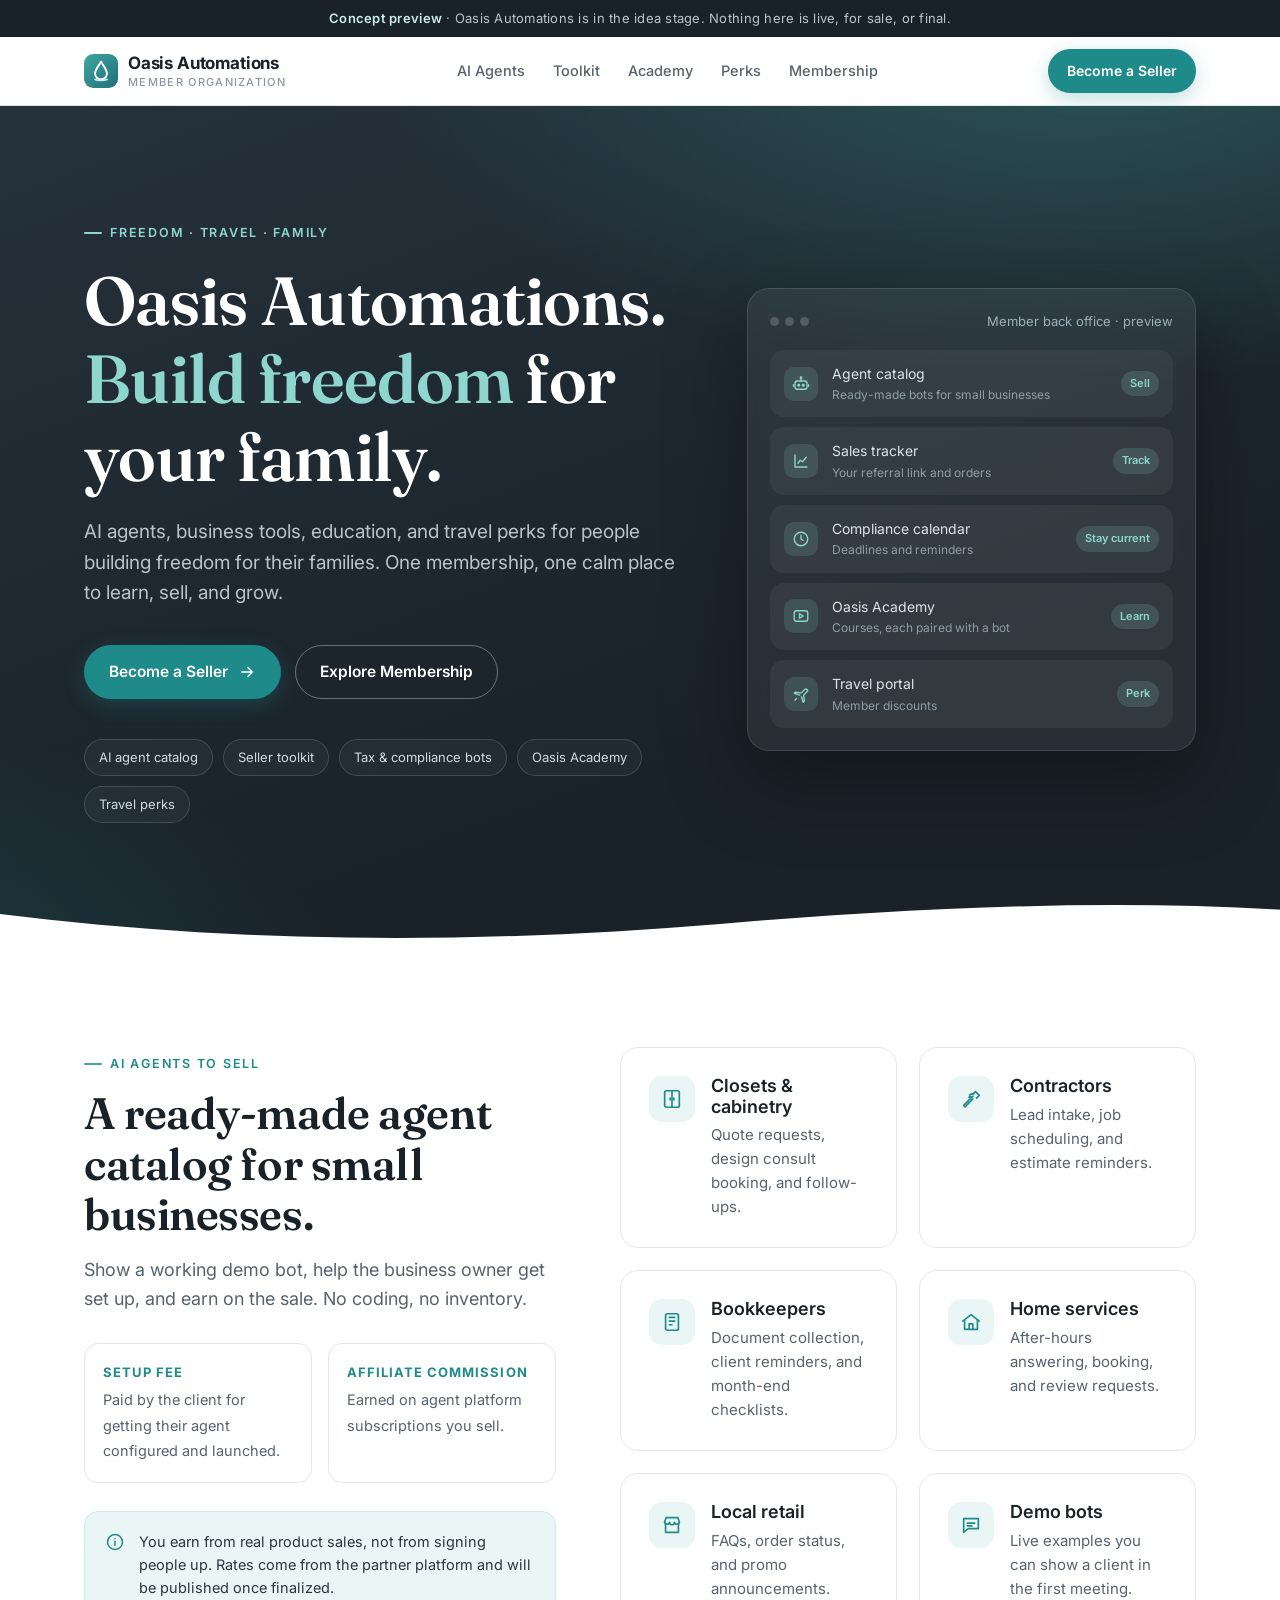
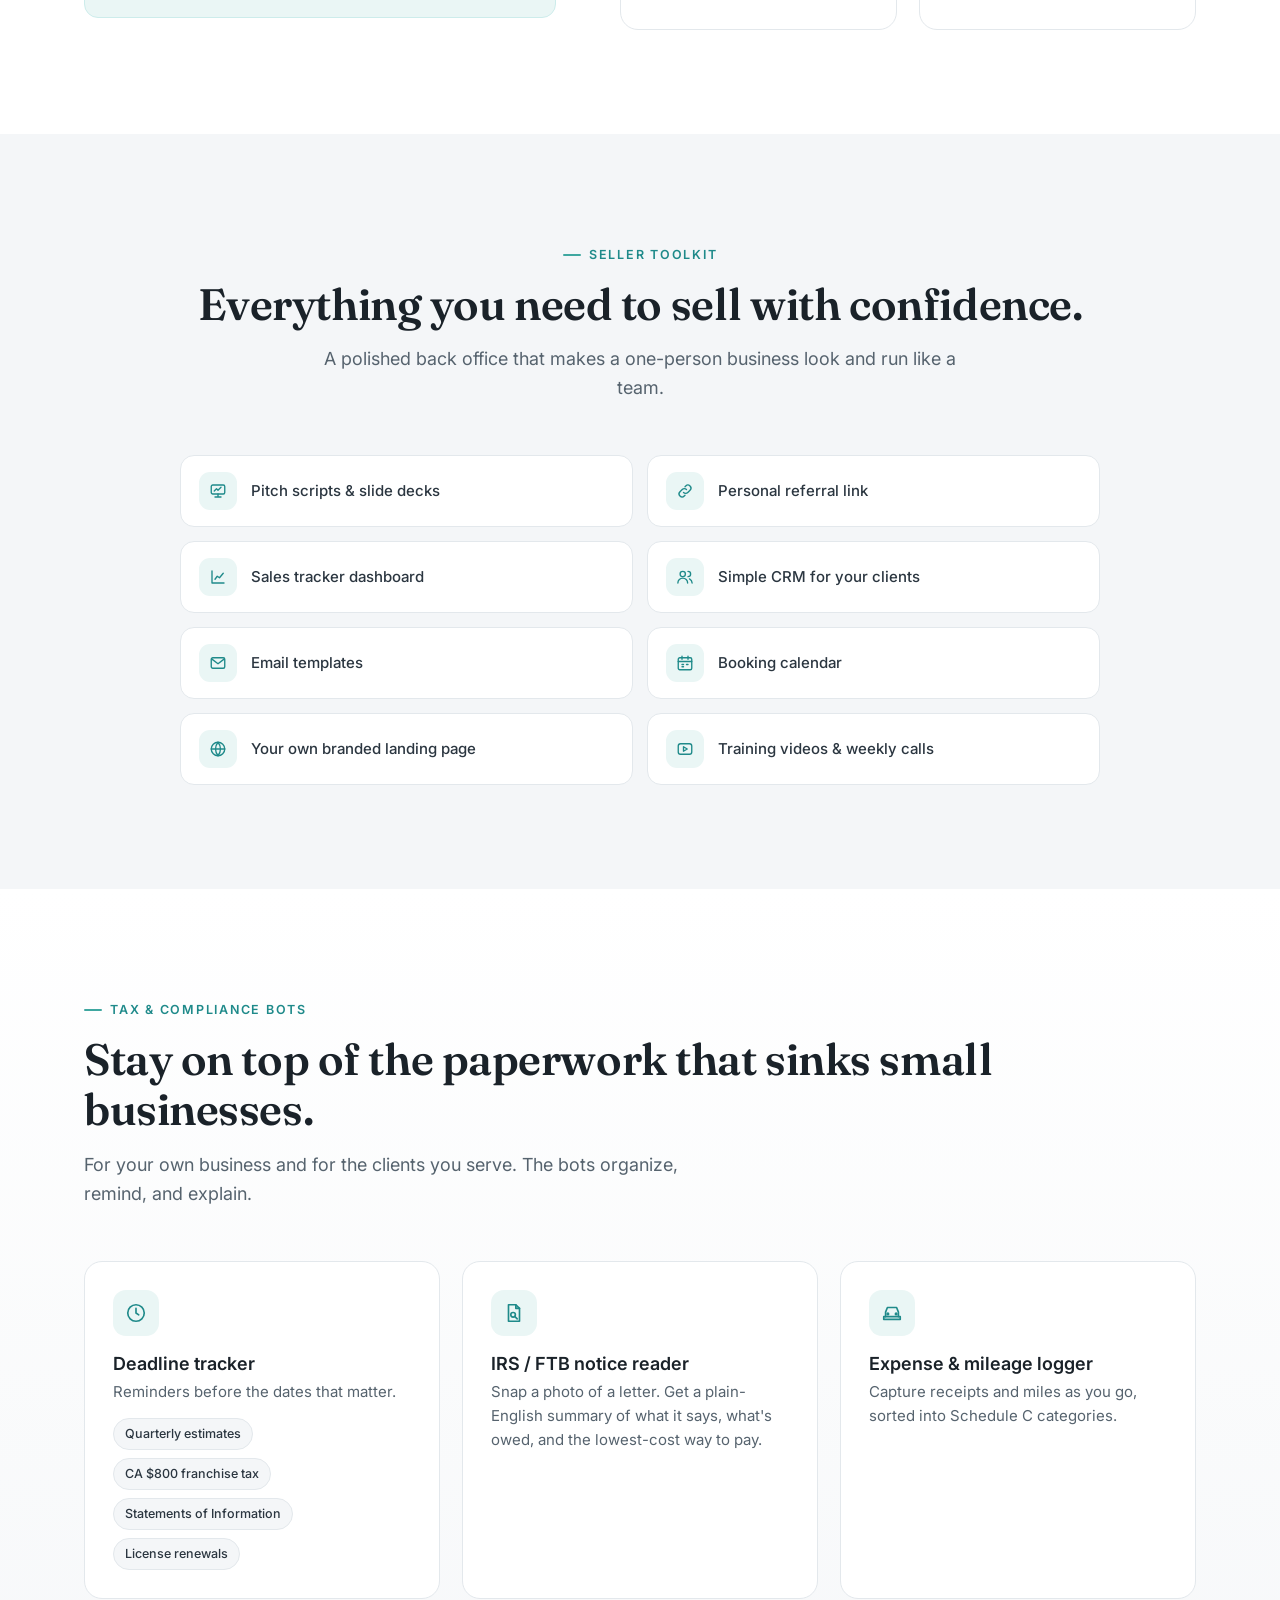
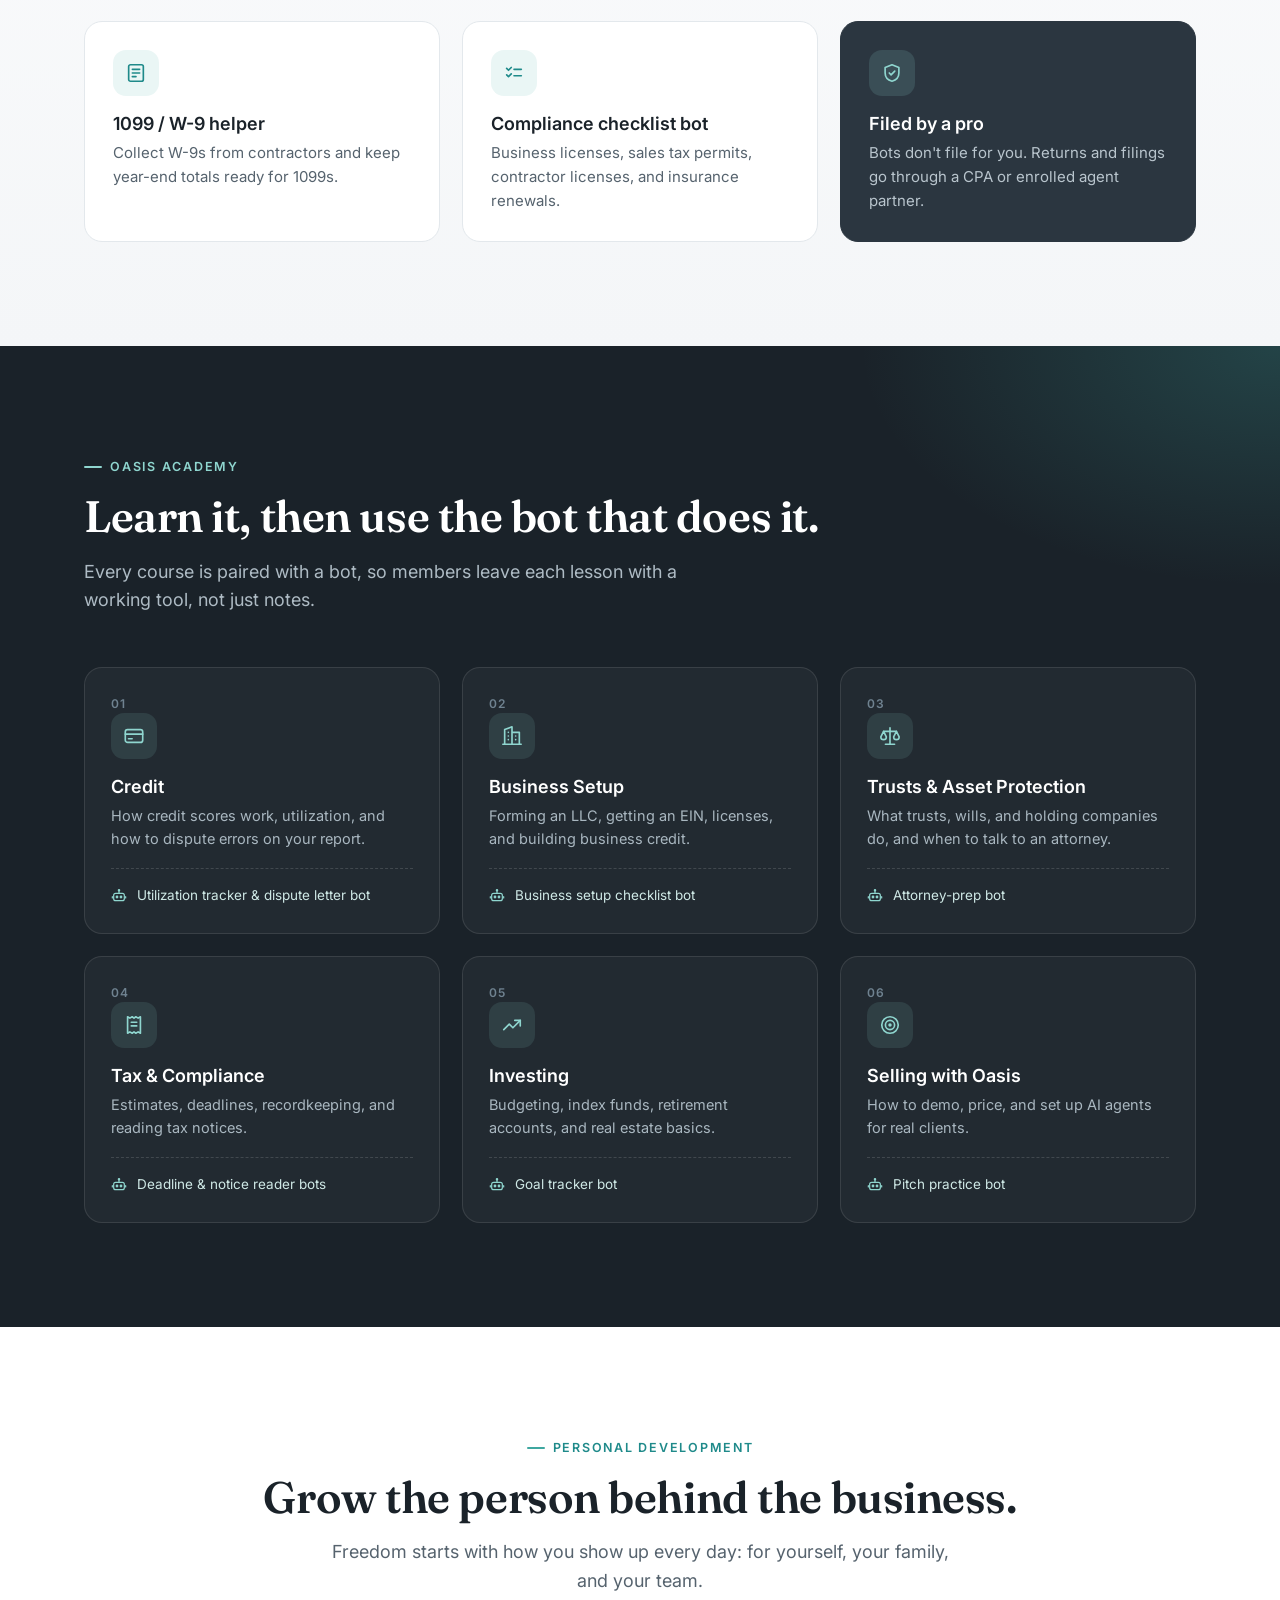
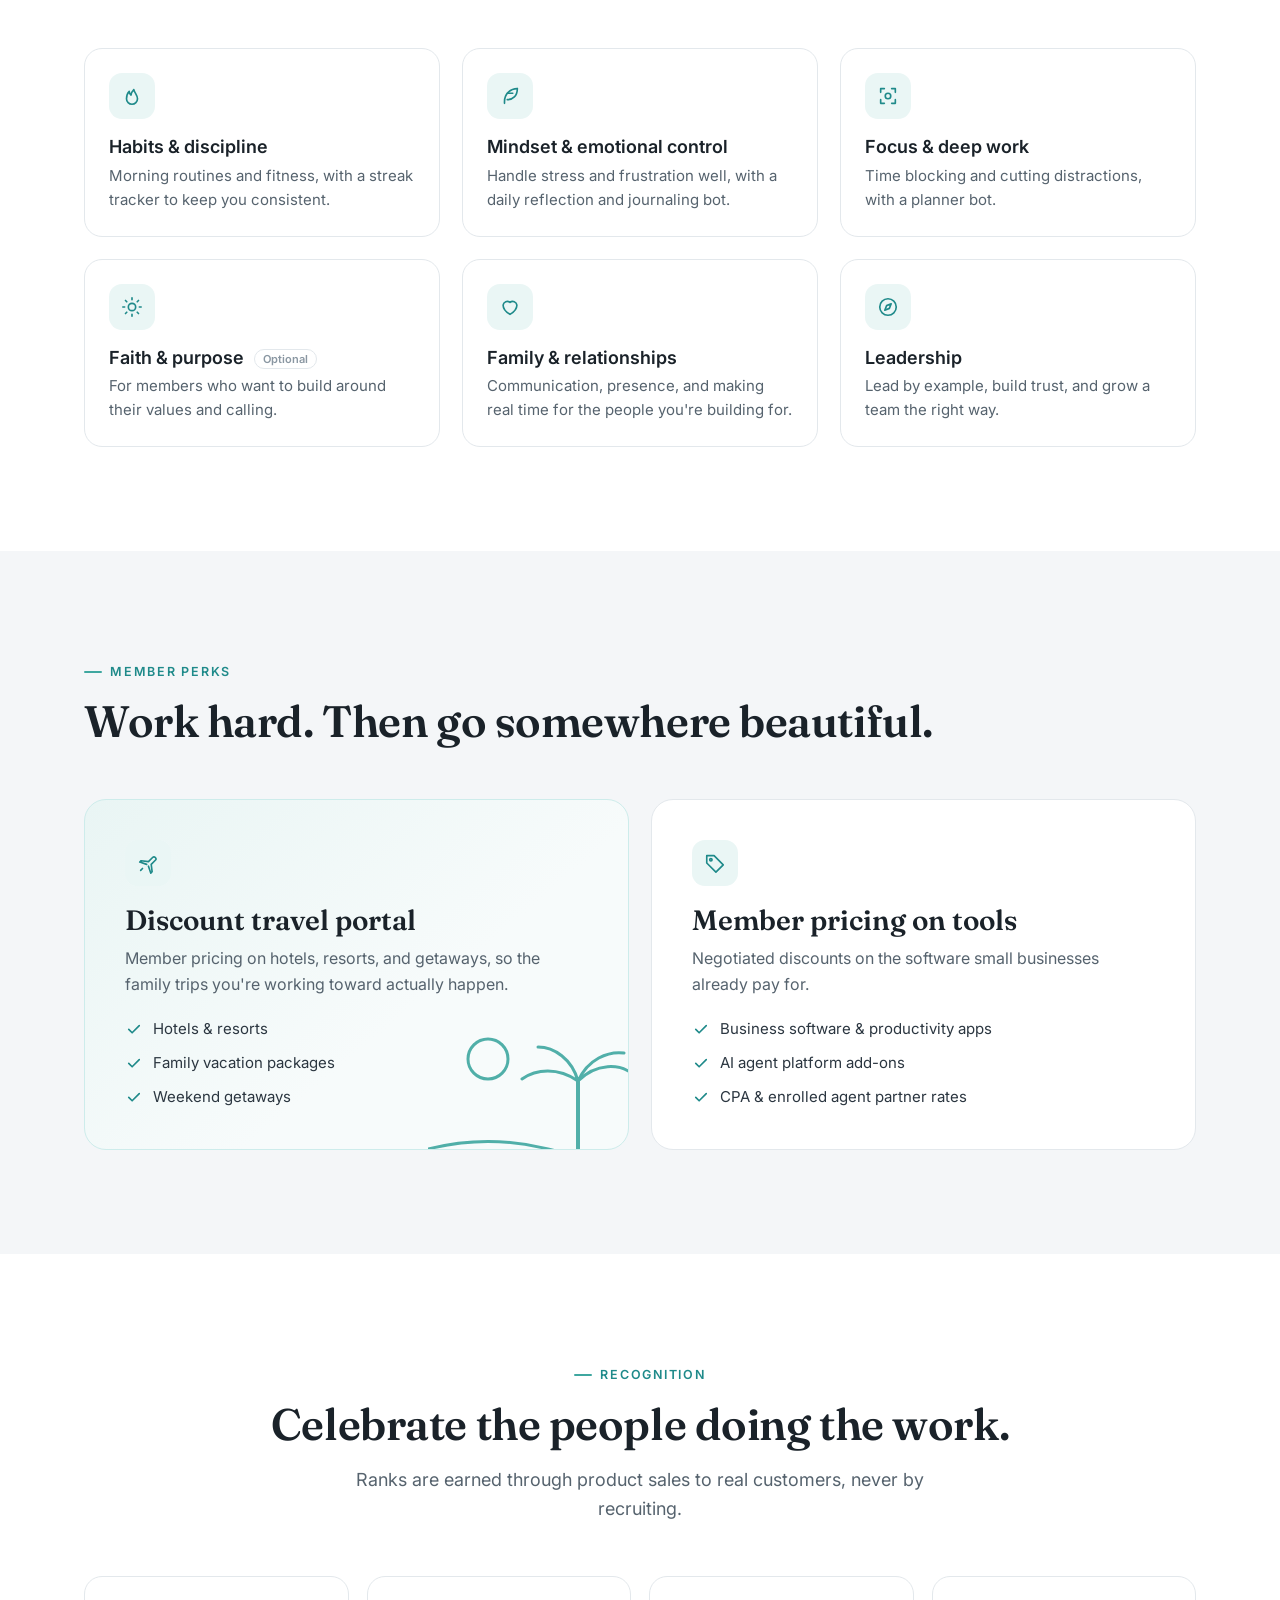
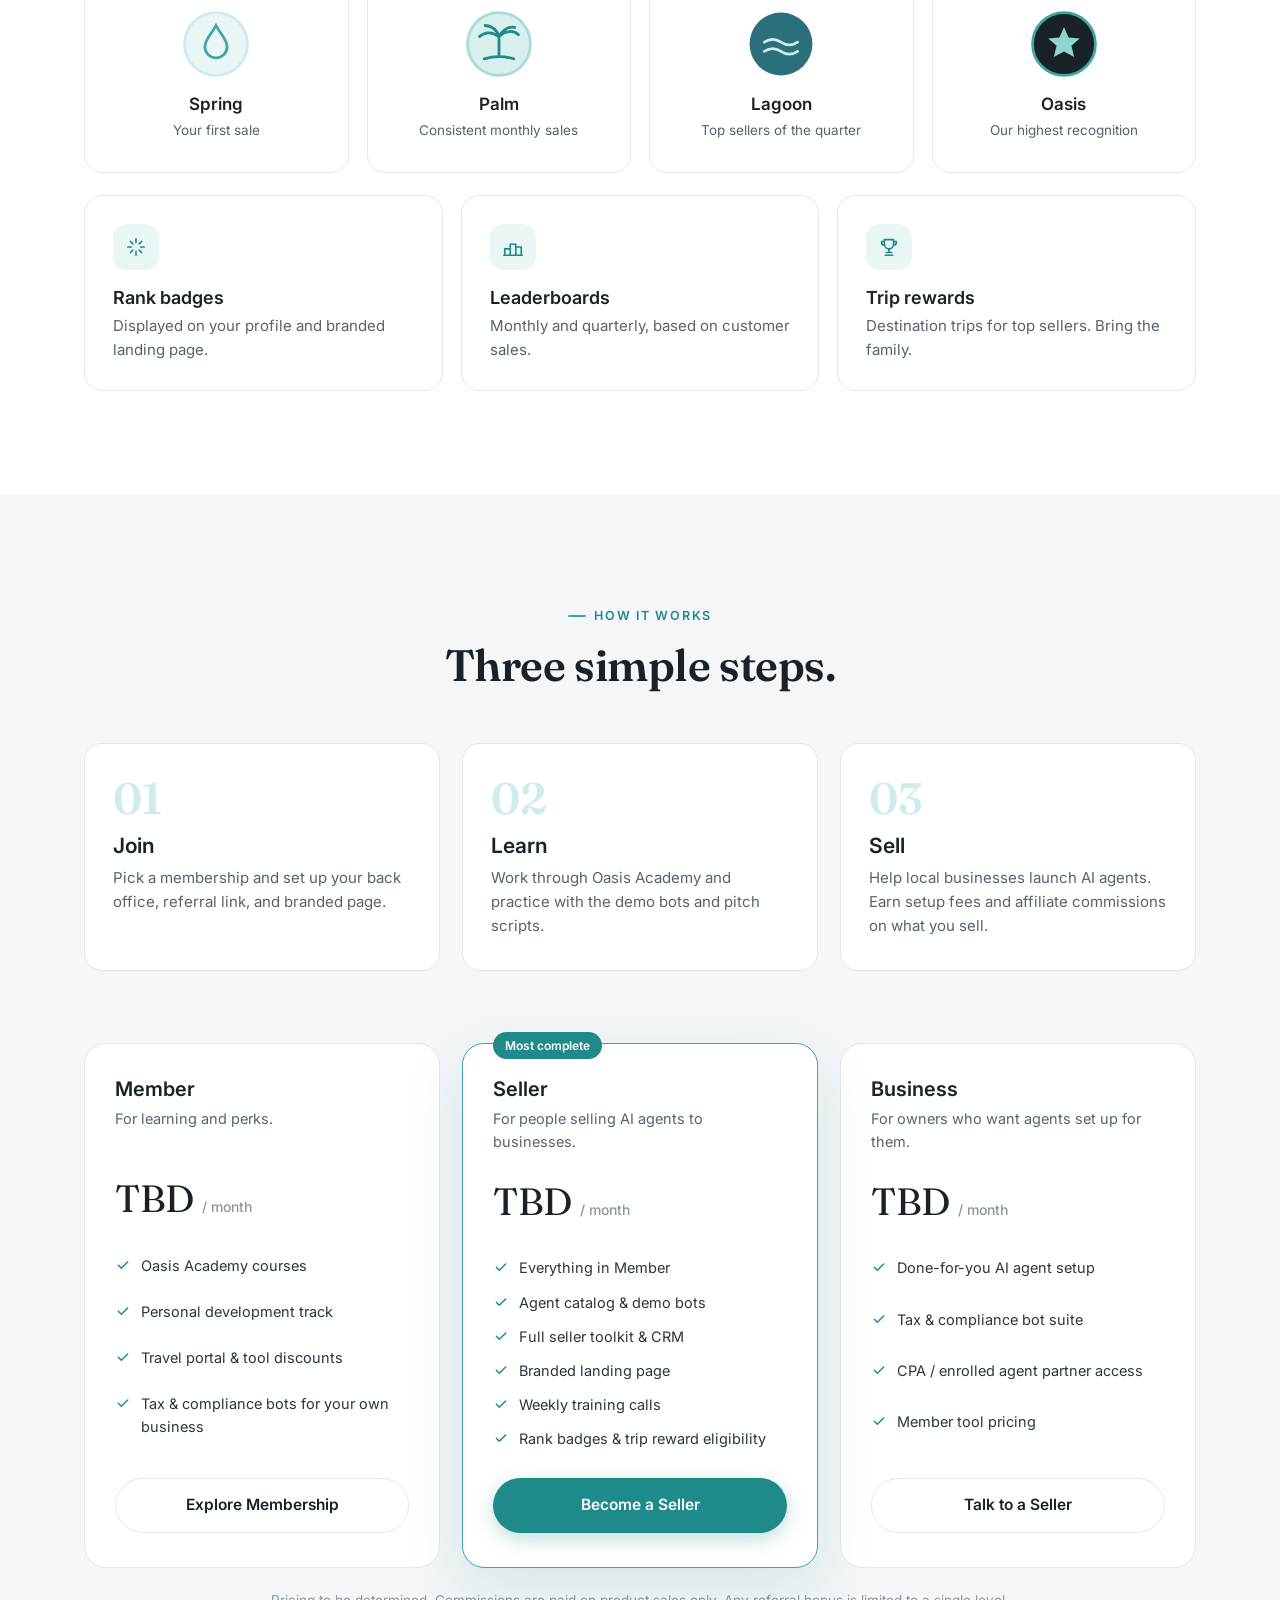
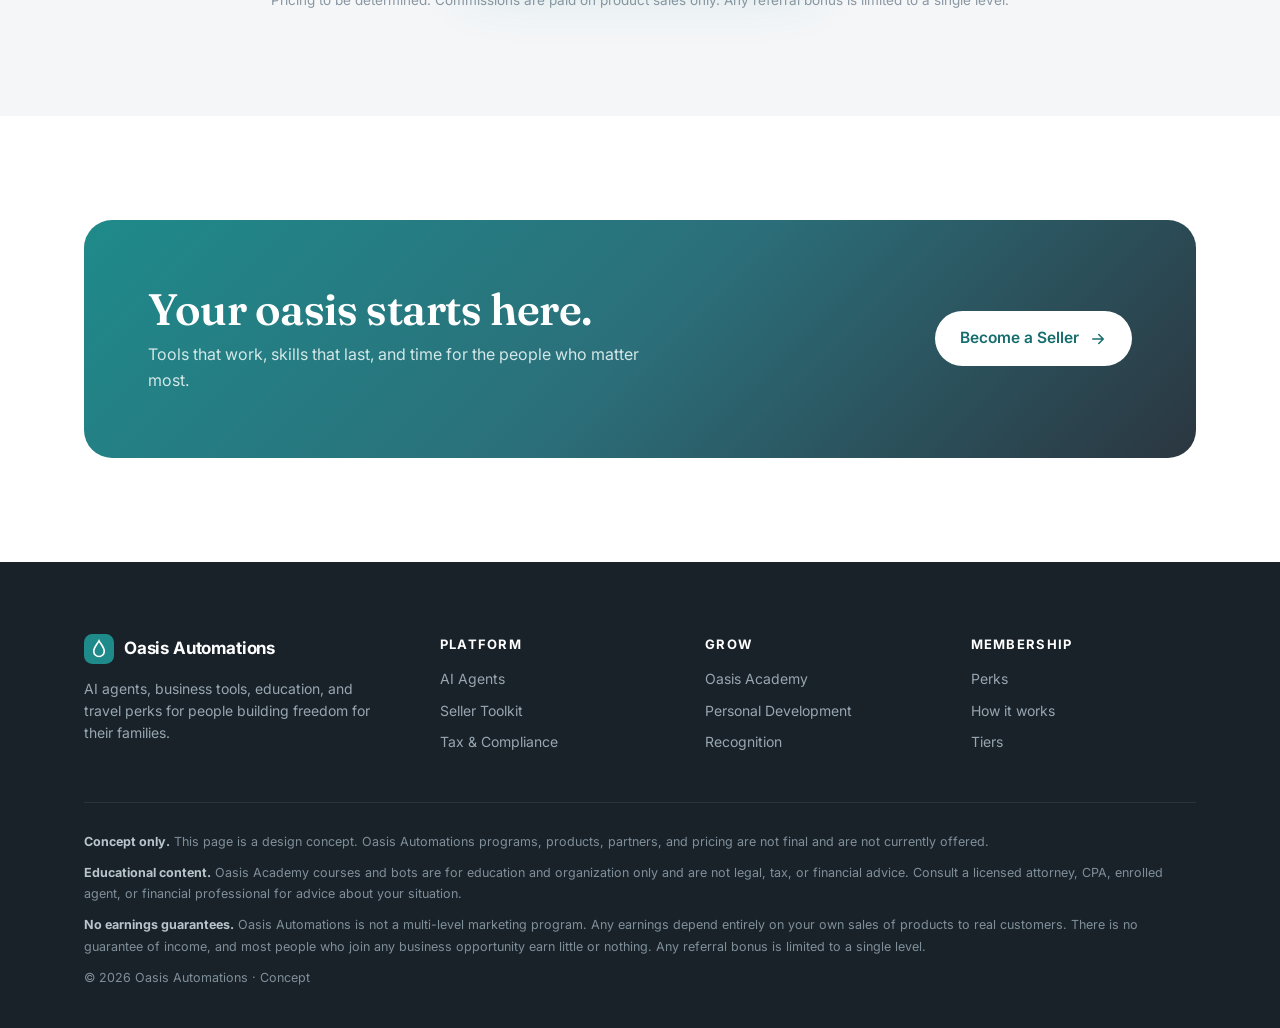
==== index.html @ dccecb9d "Oasis Automations concept page" ====
<!DOCTYPE html>
<html lang="en">
<head>
<meta charset="utf-8">
<meta name="viewport" content="width=device-width, initial-scale=1">
<title>Oasis Automations — Concept</title>
<meta name="description" content="Oasis Automations (concept): AI agents, business tools, education, and travel perks for people building freedom for their families.">
<link rel="preconnect" href="https://fonts.googleapis.com">
<link rel="preconnect" href="https://fonts.gstatic.com" crossorigin>
<link href="https://fonts.googleapis.com/css2?family=Inter:wght@400;500;600;700&family=Fraunces:opsz,wght@9..144,500;9..144,600&display=swap" rel="stylesheet">
<style>
:root{
  --ink:#1f2a33; --slate:#2b3640; --charcoal:#1a2229; --steel:#56636e; --mist:#8a97a2;
  --line:#e3e8ec; --fog:#f4f6f8; --white:#fff;
  --teal:#1f8a8a; --teal-d:#166d6e; --sea:#3fa7a0; --aqua:#cdeceb; --aqua-l:#eaf6f5;
  --radius:18px; --shadow:0 1px 2px rgba(20,30,40,.05),0 8px 30px rgba(20,30,40,.07);
  --serif:'Fraunces',Georgia,serif; --sans:'Inter',system-ui,-apple-system,Segoe UI,Roboto,sans-serif;
}
*{box-sizing:border-box;margin:0;padding:0}
html{scroll-behavior:smooth}
body{font-family:var(--sans);color:var(--ink);background:var(--white);line-height:1.6;-webkit-font-smoothing:antialiased}
a{color:inherit;text-decoration:none}
svg{display:block}
.wrap{max-width:1160px;margin:0 auto;padding:0 24px}
section{padding:104px 0}
.eyebrow{display:inline-flex;align-items:center;gap:8px;font-size:12.5px;font-weight:600;letter-spacing:.14em;text-transform:uppercase;color:var(--teal)}
.eyebrow::before{content:"";width:18px;height:2px;background:var(--sea);border-radius:2px}
h1,h2,h3{line-height:1.15;color:var(--charcoal)}
h1,h2{font-family:var(--serif);font-weight:600;letter-spacing:-.01em}
h2{font-size:clamp(30px,3.6vw,44px);margin:14px 0 16px}
h3{font-size:18px;font-weight:600;margin-bottom:6px}
.lead{font-size:18px;color:var(--steel);max-width:640px}
.head{margin-bottom:52px}
.head.center{text-align:center}.head.center .lead{margin:0 auto}
.btn{display:inline-flex;align-items:center;gap:10px;padding:14px 24px;border-radius:999px;font-weight:600;font-size:15.5px;transition:.2s ease;border:1.5px solid transparent;cursor:pointer}
.btn-primary{background:var(--teal);color:#fff;box-shadow:0 6px 20px rgba(31,138,138,.28)}
.btn-primary:hover{background:var(--teal-d);transform:translateY(-1px)}
.btn-ghost{border-color:rgba(255,255,255,.35);color:#fff}
.btn-ghost:hover{background:rgba(255,255,255,.08)}
.btn-outline{border-color:var(--line);color:var(--charcoal);background:#fff}
.btn-outline:hover{border-color:var(--sea);color:var(--teal)}
.concept-bar{background:var(--charcoal);color:#b9c5cd;font-size:13px;text-align:center;padding:8px 16px;letter-spacing:.02em}
.concept-bar b{color:var(--aqua);font-weight:600}

/* nav */
nav{position:sticky;top:0;z-index:50;background:rgba(255,255,255,.86);backdrop-filter:saturate(160%) blur(14px);-webkit-backdrop-filter:saturate(160%) blur(14px);border-bottom:1px solid var(--line)}
nav .wrap{display:flex;align-items:center;justify-content:space-between;height:68px}
.logo{display:flex;align-items:center;gap:10px;font-weight:700;font-size:17px;color:var(--charcoal);letter-spacing:-.01em}
.logo small{display:block;font-weight:500;font-size:11px;color:var(--mist);letter-spacing:.12em;text-transform:uppercase;margin-top:-3px}
.links{display:flex;gap:28px;font-size:14.5px;color:var(--steel);font-weight:500}
.links a:hover{color:var(--teal)}
.nav-cta{padding:10px 18px;font-size:14px}
.menu-btn{display:none;background:none;border:0;cursor:pointer;color:var(--charcoal)}

/* hero */
.hero{position:relative;overflow:hidden;background:radial-gradient(1200px 600px at 85% -10%,rgba(63,167,160,.35),transparent 60%),radial-gradient(800px 500px at -10% 110%,rgba(31,138,138,.25),transparent 60%),linear-gradient(160deg,#25313b 0%,#1a2229 70%);color:#fff;padding:110px 0 120px}
.hero h1{color:#fff;font-size:clamp(40px,5.6vw,68px);max-width:820px;margin:18px 0 22px}
.hero h1 em{font-style:normal;color:#8fd6cf}
.hero .lead{color:#b9c5cd;font-size:19px;max-width:620px}
.hero .eyebrow{color:#8fd6cf}.hero .eyebrow::before{background:#8fd6cf}
.hero-ctas{display:flex;flex-wrap:wrap;gap:14px;margin-top:36px}
.hero-grid{display:grid;grid-template-columns:1.15fr .85fr;gap:56px;align-items:center}
.pillars{display:flex;flex-wrap:wrap;gap:10px;margin-top:40px}
.pill{font-size:13px;color:#cfdbe1;border:1px solid rgba(255,255,255,.14);background:rgba(255,255,255,.04);padding:7px 14px;border-radius:999px}
.dash{background:rgba(255,255,255,.06);border:1px solid rgba(255,255,255,.12);border-radius:22px;padding:22px;box-shadow:0 30px 80px rgba(0,0,0,.35);backdrop-filter:blur(6px)}
.dash-top{display:flex;justify-content:space-between;align-items:center;margin-bottom:18px}
.dash-top span{font-size:13px;color:#9fb0ba}
.dots{display:flex;gap:6px}.dots i{width:9px;height:9px;border-radius:50%;background:rgba(255,255,255,.18)}
.dash-row{display:flex;align-items:center;gap:14px;padding:13px 14px;border-radius:14px;background:rgba(255,255,255,.05);margin-bottom:10px;font-size:14px;color:#dbe5ea}
.dash-row .ic{width:34px;height:34px;border-radius:10px;background:rgba(143,214,207,.15);display:grid;place-items:center;color:#8fd6cf;flex:none}
.dash-row div{flex:1}.dash-row small{display:block;color:#8e9ea8;font-size:12px}
.tag{font-size:11px;font-weight:600;padding:4px 9px;border-radius:999px;background:rgba(143,214,207,.16);color:#8fd6cf}
.wave{position:absolute;left:0;right:0;bottom:-1px;height:70px;color:#fff}

/* cards */
.grid{display:grid;gap:22px}
.g3{grid-template-columns:repeat(3,1fr)}.g2{grid-template-columns:repeat(2,1fr)}.g4{grid-template-columns:repeat(4,1fr)}
.card{background:#fff;border:1px solid var(--line);border-radius:var(--radius);padding:28px;transition:.25s ease}
.card:hover{border-color:#c6e3e1;box-shadow:var(--shadow);transform:translateY(-2px)}
.card p{color:var(--steel);font-size:15px}
.icon{width:46px;height:46px;border-radius:13px;background:var(--aqua-l);color:var(--teal);display:grid;place-items:center;margin-bottom:18px}
.icon svg{width:22px;height:22px}
.bg-fog{background:var(--fog)}
.split{display:grid;grid-template-columns:.9fr 1.1fr;gap:64px;align-items:start}
.note{display:flex;gap:14px;align-items:flex-start;margin-top:28px;padding:18px 20px;border-radius:14px;background:var(--aqua-l);border:1px solid var(--aqua);color:var(--slate);font-size:14.5px}
.note svg{color:var(--teal);flex:none;margin-top:2px}

/* agent catalog */
.agent{display:flex;gap:16px;align-items:flex-start}
.agent .icon{margin:0;flex:none}
.earn{display:grid;grid-template-columns:1fr 1fr;gap:16px;margin-top:30px}
.earn div{border-radius:14px;padding:18px;background:#fff;border:1px solid var(--line)}
.earn b{display:block;color:var(--teal);font-size:13px;letter-spacing:.08em;text-transform:uppercase;margin-bottom:4px}
.earn span{font-size:14.5px;color:var(--steel)}

/* toolkit list */
.tool-list{display:grid;grid-template-columns:repeat(2,1fr);gap:14px}
.tool{display:flex;gap:14px;align-items:center;background:#fff;border:1px solid var(--line);border-radius:14px;padding:16px 18px;font-weight:500;font-size:15px;color:var(--slate)}
.tool .icon{width:38px;height:38px;margin:0;flex:none;border-radius:11px}
.tool .icon svg{width:18px;height:18px}

/* tax */
.tax{background:linear-gradient(180deg,#fff 0%,var(--fog) 100%)}
.deadlines{display:flex;flex-wrap:wrap;gap:8px;margin-top:14px}
.deadlines span{font-size:12.5px;font-weight:500;padding:5px 11px;border-radius:999px;background:var(--fog);border:1px solid var(--line);color:var(--slate)}

/* academy */
.academy{background:var(--charcoal);color:#fff;position:relative;overflow:hidden}
.academy::before{content:"";position:absolute;inset:0;background:radial-gradient(700px 400px at 100% 0%,rgba(63,167,160,.25),transparent 60%)}
.academy .wrap{position:relative}
.academy h2{color:#fff}.academy .lead{color:#aebbc4}
.academy .eyebrow{color:#8fd6cf}.academy .eyebrow::before{background:#8fd6cf}
.course{background:rgba(255,255,255,.04);border:1px solid rgba(255,255,255,.1);border-radius:var(--radius);padding:26px;display:flex;flex-direction:column;transition:.25s}
.course:hover{background:rgba(255,255,255,.07);border-color:rgba(143,214,207,.35)}
.course h3{color:#fff}.course p{color:#a9b7c0;font-size:14.5px;flex:1}
.course .icon{background:rgba(143,214,207,.12);color:#8fd6cf}
.course .num{font-size:12px;color:#6f8290;font-weight:600;letter-spacing:.1em;float:right}
.paired{margin-top:18px;padding-top:16px;border-top:1px dashed rgba(255,255,255,.14);display:flex;align-items:center;gap:10px;font-size:13.5px;color:#cfe9e6}
.paired svg{color:#8fd6cf;flex:none}

/* personal dev */
.pd .card{padding:24px}
.opt{font-size:11px;font-weight:600;color:var(--mist);border:1px solid var(--line);padding:2px 8px;border-radius:999px;margin-left:6px;vertical-align:middle}

/* perks */
.perk{border-radius:22px;padding:40px;position:relative;overflow:hidden;border:1px solid var(--line);background:#fff}
.perk.travel{background:linear-gradient(140deg,#e9f5f4 0%,#f7fbfb 60%);border-color:var(--aqua)}
.perk h3{font-family:var(--serif);font-size:28px;font-weight:600;margin:8px 0 10px}
.perk p{color:var(--steel);max-width:440px}
.perk ul{list-style:none;margin-top:20px;display:grid;gap:10px}
.perk li{display:flex;gap:10px;align-items:center;font-size:15px;color:var(--slate)}
.perk li svg{color:var(--teal);flex:none}
.perk .art{position:absolute;right:-20px;bottom:-20px;opacity:.9;color:var(--sea)}

/* recognition */
.ranks{display:grid;grid-template-columns:repeat(4,1fr);gap:18px}
.rank{text-align:center;padding:30px 20px;border-radius:var(--radius);border:1px solid var(--line);background:#fff}
.badge{width:74px;height:74px;margin:0 auto 14px}
.rank h3{font-size:17px}.rank p{font-size:13.5px;color:var(--steel)}
.rec-feats{display:grid;grid-template-columns:repeat(3,1fr);gap:18px;margin-top:22px}

/* how */
.steps{display:grid;grid-template-columns:repeat(3,1fr);gap:22px;counter-reset:s}
.step{position:relative;padding:32px 28px;border-radius:var(--radius);background:#fff;border:1px solid var(--line)}
.step .n{font-family:var(--serif);font-size:44px;color:var(--aqua);line-height:1;font-weight:600}
.step h3{font-size:21px;margin:14px 0 8px}
.step p{color:var(--steel);font-size:15px}

/* tiers */
.tiers{display:grid;grid-template-columns:repeat(3,1fr);gap:22px;margin-top:72px;align-items:stretch}
.tier{border:1px solid var(--line);border-radius:22px;padding:34px 30px;background:#fff;display:flex;flex-direction:column}
.tier.featured{border:1.5px solid var(--sea);box-shadow:0 20px 60px rgba(31,138,138,.14);position:relative}
.tier.featured::before{content:"Most complete";position:absolute;top:-12px;left:30px;background:var(--teal);color:#fff;font-size:12px;font-weight:600;padding:4px 12px;border-radius:999px}
.tier h3{font-size:20px}
.tier .who{color:var(--steel);font-size:14.5px;min-height:44px}
.price{font-family:var(--serif);font-size:38px;color:var(--charcoal);margin:18px 0 4px}
.price small{font-family:var(--sans);font-size:14px;color:var(--mist);font-weight:500}
.tier ul{list-style:none;margin:20px 0 28px;display:grid;gap:11px;flex:1}
.tier li{display:flex;gap:10px;font-size:14.5px;color:var(--slate)}
.tier li svg{color:var(--teal);flex:none;margin-top:3px}
.tier .btn{justify-content:center}

/* CTA */
.cta{background:linear-gradient(135deg,#1f8a8a 0%,#2b6f7a 50%,#2b3640 100%);color:#fff;border-radius:28px;padding:64px;display:flex;justify-content:space-between;align-items:center;gap:32px;flex-wrap:wrap}
.cta h2{color:#fff;margin:0 0 8px}.cta p{color:#d3e7e8;max-width:520px}
.btn-white{background:#fff;color:var(--teal-d)}.btn-white:hover{transform:translateY(-1px)}

/* footer */
footer{background:var(--charcoal);color:#97a6b0;padding:72px 0 40px;margin-top:104px;font-size:14px}
.f-grid{display:grid;grid-template-columns:1.4fr 1fr 1fr 1fr;gap:40px;margin-bottom:48px}
footer .logo{color:#fff}
footer h4{color:#fff;font-size:13px;letter-spacing:.1em;text-transform:uppercase;margin-bottom:14px}
footer ul{list-style:none;display:grid;gap:9px}
footer a:hover{color:#8fd6cf}
.disclaimer{border-top:1px solid rgba(255,255,255,.08);padding-top:28px;font-size:12.5px;line-height:1.7;color:#7f8f9a;display:grid;gap:10px}
.disclaimer b{color:#b9c5cd}

@media (max-width:980px){
  .hero-grid,.split{grid-template-columns:1fr;gap:44px}
  .g3,.g4,.ranks,.tiers,.steps,.rec-feats{grid-template-columns:repeat(2,1fr)}
  .f-grid{grid-template-columns:1fr 1fr}
  .links,.nav-cta{display:none}.menu-btn{display:block}
  .links.open{display:flex;position:absolute;top:68px;left:0;right:0;flex-direction:column;background:#fff;padding:20px 24px;border-bottom:1px solid var(--line);gap:16px}
}
@media (max-width:640px){
  section{padding:76px 0}
  .hero{padding:72px 0 96px}
  .g3,.g2,.g4,.ranks,.tiers,.steps,.rec-feats,.tool-list,.earn{grid-template-columns:1fr}
  .tiers{margin-top:56px}
  .ranks{grid-template-columns:1fr 1fr;gap:12px}.rank{padding:22px 12px}.badge{width:58px;height:58px}
  .cta{padding:40px 28px}
  .perk{padding:30px 26px}
  .f-grid{grid-template-columns:1fr}
  .head{margin-bottom:36px}
  .hero-ctas .btn{flex:1;justify-content:center}
}
</style>
</head>
<body>

<!-- SVG symbol library -->
<svg width="0" height="0" style="position:absolute" aria-hidden="true">
  <defs>
    <symbol id="i-drop" viewBox="0 0 24 24" fill="none" stroke="currentColor" stroke-width="1.8" stroke-linecap="round" stroke-linejoin="round"><path d="M12 2.5S5.5 9.6 5.5 14.2a6.5 6.5 0 0 0 13 0C18.5 9.6 12 2.5 12 2.5Z"/><path d="M9 15a3 3 0 0 0 3 3"/></symbol>
    <symbol id="i-bot" viewBox="0 0 24 24" fill="none" stroke="currentColor" stroke-width="1.8" stroke-linecap="round" stroke-linejoin="round"><rect x="4" y="8" width="16" height="11" rx="3"/><path d="M12 8V4.5"/><circle cx="12" cy="3.5" r="1"/><circle cx="9" cy="13.5" r="1.2" fill="currentColor"/><circle cx="15" cy="13.5" r="1.2" fill="currentColor"/><path d="M2 13v2M22 13v2"/></symbol>
    <symbol id="i-cabinet" viewBox="0 0 24 24" fill="none" stroke="currentColor" stroke-width="1.8" stroke-linecap="round" stroke-linejoin="round"><rect x="4" y="3" width="16" height="18" rx="2"/><path d="M12 3v18M10 11v2M14 11v2"/></symbol>
    <symbol id="i-hammer" viewBox="0 0 24 24" fill="none" stroke="currentColor" stroke-width="1.8" stroke-linecap="round" stroke-linejoin="round"><path d="m14 7 3-3 4 4-3 3"/><path d="m15 6-4 1-1 3 3 0 1-1"/><path d="M12.5 10.5 4 19l1.5 1.5L14 12"/></symbol>
    <symbol id="i-ledger" viewBox="0 0 24 24" fill="none" stroke="currentColor" stroke-width="1.8" stroke-linecap="round" stroke-linejoin="round"><rect x="5" y="3" width="14" height="18" rx="2"/><path d="M9 7h6M9 11h6M9 15h3"/></symbol>
    <symbol id="i-home" viewBox="0 0 24 24" fill="none" stroke="currentColor" stroke-width="1.8" stroke-linecap="round" stroke-linejoin="round"><path d="m3 11 9-7 9 7"/><path d="M5 10v10h14V10"/><path d="M10 20v-6h4v6"/></symbol>
    <symbol id="i-chat" viewBox="0 0 24 24" fill="none" stroke="currentColor" stroke-width="1.8" stroke-linecap="round" stroke-linejoin="round"><path d="M4 5h16v11H9l-5 4V5Z"/><path d="M8 10h8M8 13h5"/></symbol>
    <symbol id="i-store" viewBox="0 0 24 24" fill="none" stroke="currentColor" stroke-width="1.8" stroke-linecap="round" stroke-linejoin="round"><path d="M4 9 5.5 4h13L20 9"/><path d="M4 9a2.7 2.7 0 0 0 5.3 0 2.7 2.7 0 0 0 5.4 0A2.7 2.7 0 0 0 20 9"/><path d="M5 11v9h14v-9"/></symbol>
    <symbol id="i-play" viewBox="0 0 24 24" fill="none" stroke="currentColor" stroke-width="1.8" stroke-linecap="round" stroke-linejoin="round"><rect x="3" y="5" width="18" height="14" rx="3"/><path d="m10 9 5 3-5 3V9Z"/></symbol>
    <symbol id="i-slides" viewBox="0 0 24 24" fill="none" stroke="currentColor" stroke-width="1.8" stroke-linecap="round" stroke-linejoin="round"><rect x="3" y="4" width="18" height="12" rx="2"/><path d="M12 16v4M8 20h8M7 12l3-3 2 2 4-4"/></symbol>
    <symbol id="i-link" viewBox="0 0 24 24" fill="none" stroke="currentColor" stroke-width="1.8" stroke-linecap="round" stroke-linejoin="round"><path d="M10 14a4 4 0 0 0 5.7 0l3-3a4 4 0 0 0-5.7-5.7l-1 1"/><path d="M14 10a4 4 0 0 0-5.7 0l-3 3a4 4 0 0 0 5.7 5.7l1-1"/></symbol>
    <symbol id="i-chart" viewBox="0 0 24 24" fill="none" stroke="currentColor" stroke-width="1.8" stroke-linecap="round" stroke-linejoin="round"><path d="M4 20V4M4 20h16"/><path d="m8 15 3-4 3 2 5-6"/></symbol>
    <symbol id="i-users" viewBox="0 0 24 24" fill="none" stroke="currentColor" stroke-width="1.8" stroke-linecap="round" stroke-linejoin="round"><circle cx="9" cy="8" r="3.5"/><path d="M2.5 20a6.5 6.5 0 0 1 13 0"/><path d="M16 4.5a3.5 3.5 0 0 1 0 7M18 14.5a6.5 6.5 0 0 1 3.5 5.5"/></symbol>
    <symbol id="i-mail" viewBox="0 0 24 24" fill="none" stroke="currentColor" stroke-width="1.8" stroke-linecap="round" stroke-linejoin="round"><rect x="3" y="5" width="18" height="14" rx="2"/><path d="m3.5 6.5 8.5 6.5 8.5-6.5"/></symbol>
    <symbol id="i-cal" viewBox="0 0 24 24" fill="none" stroke="currentColor" stroke-width="1.8" stroke-linecap="round" stroke-linejoin="round"><rect x="3" y="5" width="18" height="16" rx="2"/><path d="M3 10h18M8 3v4M16 3v4"/><path d="M8 14h2M14 14h2M8 17h2"/></symbol>
    <symbol id="i-globe" viewBox="0 0 24 24" fill="none" stroke="currentColor" stroke-width="1.8" stroke-linecap="round" stroke-linejoin="round"><circle cx="12" cy="12" r="9"/><path d="M3 12h18M12 3a14 14 0 0 1 0 18M12 3a14 14 0 0 0 0 18"/></symbol>
    <symbol id="i-clock" viewBox="0 0 24 24" fill="none" stroke="currentColor" stroke-width="1.8" stroke-linecap="round" stroke-linejoin="round"><circle cx="12" cy="12" r="9"/><path d="M12 7v5l3 2"/></symbol>
    <symbol id="i-doc" viewBox="0 0 24 24" fill="none" stroke="currentColor" stroke-width="1.8" stroke-linecap="round" stroke-linejoin="round"><path d="M14 3H6v18h12V7l-4-4Z"/><path d="M14 3v4h4"/><circle cx="11" cy="14" r="2.5"/><path d="m13 16 2.5 2.5"/></symbol>
    <symbol id="i-car" viewBox="0 0 24 24" fill="none" stroke="currentColor" stroke-width="1.8" stroke-linecap="round" stroke-linejoin="round"><path d="M5 16V11l2-5h10l2 5v5"/><path d="M3 16h18v3H3z"/><circle cx="7.5" cy="13" r=".8" fill="currentColor"/><circle cx="16.5" cy="13" r=".8" fill="currentColor"/></symbol>
    <symbol id="i-form" viewBox="0 0 24 24" fill="none" stroke="currentColor" stroke-width="1.8" stroke-linecap="round" stroke-linejoin="round"><rect x="4" y="3" width="16" height="18" rx="2"/><path d="M8 8h8M8 12h8M8 16h4"/></symbol>
    <symbol id="i-check-list" viewBox="0 0 24 24" fill="none" stroke="currentColor" stroke-width="1.8" stroke-linecap="round" stroke-linejoin="round"><path d="m4 7 2 2 3-3M4 14l2 2 3-3"/><path d="M12 8h8M12 15h8"/></symbol>
    <symbol id="i-shield" viewBox="0 0 24 24" fill="none" stroke="currentColor" stroke-width="1.8" stroke-linecap="round" stroke-linejoin="round"><path d="M12 3 4.5 6v6c0 4.5 3.2 7.8 7.5 9 4.3-1.2 7.5-4.5 7.5-9V6L12 3Z"/><path d="m9 12 2 2 4-4"/></symbol>
    <symbol id="i-card" viewBox="0 0 24 24" fill="none" stroke="currentColor" stroke-width="1.8" stroke-linecap="round" stroke-linejoin="round"><rect x="2.5" y="5" width="19" height="14" rx="2.5"/><path d="M2.5 10h19M6 15h4"/></symbol>
    <symbol id="i-building" viewBox="0 0 24 24" fill="none" stroke="currentColor" stroke-width="1.8" stroke-linecap="round" stroke-linejoin="round"><path d="M4 21V5l8-3v19M12 8h8v13"/><path d="M8 8v.01M8 12v.01M8 16v.01M16 12v.01M16 16v.01"/><path d="M2 21h20"/></symbol>
    <symbol id="i-scale" viewBox="0 0 24 24" fill="none" stroke="currentColor" stroke-width="1.8" stroke-linecap="round" stroke-linejoin="round"><path d="M12 3v18M7 21h10M5 7h14"/><path d="m5 7-3 6a3 3 0 0 0 6 0L5 7ZM19 7l-3 6a3 3 0 0 0 6 0l-3-6Z"/></symbol>
    <symbol id="i-receipt" viewBox="0 0 24 24" fill="none" stroke="currentColor" stroke-width="1.8" stroke-linecap="round" stroke-linejoin="round"><path d="M5 3v18l2.5-1.5L10 21l2-1.5 2 1.5 2.5-1.5L19 21V3l-2.5 1.5L14 3l-2 1.5L10 3 7.5 4.5 5 3Z"/><path d="M9 9h6M9 13h6"/></symbol>
    <symbol id="i-trend" viewBox="0 0 24 24" fill="none" stroke="currentColor" stroke-width="1.8" stroke-linecap="round" stroke-linejoin="round"><path d="m3 17 6-6 4 4 8-8"/><path d="M15 7h6v6"/></symbol>
    <symbol id="i-target" viewBox="0 0 24 24" fill="none" stroke="currentColor" stroke-width="1.8" stroke-linecap="round" stroke-linejoin="round"><circle cx="12" cy="12" r="9"/><circle cx="12" cy="12" r="5"/><circle cx="12" cy="12" r="1" fill="currentColor"/></symbol>
    <symbol id="i-flame" viewBox="0 0 24 24" fill="none" stroke="currentColor" stroke-width="1.8" stroke-linecap="round" stroke-linejoin="round"><path d="M12 21a6 6 0 0 0 6-6c0-4-3-6-4-10-2 2-3 4-3 6-1-1-2-2-2-4-2 2-3 5-3 8a6 6 0 0 0 6 6Z"/></symbol>
    <symbol id="i-feather" viewBox="0 0 24 24" fill="none" stroke="currentColor" stroke-width="1.8" stroke-linecap="round" stroke-linejoin="round"><path d="M20 4c-8 0-14 6-14 14v2"/><path d="M20 4c0 8-5 12-11 12"/><path d="M15 9H9"/></symbol>
    <symbol id="i-focus" viewBox="0 0 24 24" fill="none" stroke="currentColor" stroke-width="1.8" stroke-linecap="round" stroke-linejoin="round"><path d="M4 8V4h4M16 4h4v4M20 16v4h-4M8 20H4v-4"/><circle cx="12" cy="12" r="3"/></symbol>
    <symbol id="i-sun" viewBox="0 0 24 24" fill="none" stroke="currentColor" stroke-width="1.8" stroke-linecap="round" stroke-linejoin="round"><circle cx="12" cy="12" r="4"/><path d="M12 2v2M12 20v2M2 12h2M20 12h2M4.9 4.9l1.4 1.4M17.7 17.7l1.4 1.4M4.9 19.1l1.4-1.4M17.7 6.3l1.4-1.4"/></symbol>
    <symbol id="i-heart" viewBox="0 0 24 24" fill="none" stroke="currentColor" stroke-width="1.8" stroke-linecap="round" stroke-linejoin="round"><path d="M12 20s-7.5-4.5-7.5-10A4.5 4.5 0 0 1 12 7a4.5 4.5 0 0 1 7.5 3c0 5.5-7.5 10-7.5 10Z"/></symbol>
    <symbol id="i-compass" viewBox="0 0 24 24" fill="none" stroke="currentColor" stroke-width="1.8" stroke-linecap="round" stroke-linejoin="round"><circle cx="12" cy="12" r="9"/><path d="m15.5 8.5-2 5-5 2 2-5 5-2Z"/></symbol>
    <symbol id="i-plane" viewBox="0 0 24 24" fill="none" stroke="currentColor" stroke-width="1.8" stroke-linecap="round" stroke-linejoin="round"><path d="M10.5 13.5 3 11l1.5-1.5 8 1L17 6a2 2 0 0 1 3 3l-4.5 4.5 1 8L15 23l-2.5-7.5"/><path d="M6 18l-2 2"/></symbol>
    <symbol id="i-tag" viewBox="0 0 24 24" fill="none" stroke="currentColor" stroke-width="1.8" stroke-linecap="round" stroke-linejoin="round"><path d="M3 12V4h8l10 10-8 8L3 12Z"/><circle cx="7.5" cy="8.5" r="1.3"/></symbol>
    <symbol id="i-trophy" viewBox="0 0 24 24" fill="none" stroke="currentColor" stroke-width="1.8" stroke-linecap="round" stroke-linejoin="round"><path d="M7 4h10v5a5 5 0 0 1-10 0V4Z"/><path d="M7 6H4v1a3 3 0 0 0 3 3M17 6h3v1a3 3 0 0 1-3 3M12 14v4M8 21h8M9 18h6"/></symbol>
    <symbol id="i-podium" viewBox="0 0 24 24" fill="none" stroke="currentColor" stroke-width="1.8" stroke-linecap="round" stroke-linejoin="round"><path d="M9 21V9h6v12M3 21v-7h6M15 21v-9h6v9M2 21h20"/></symbol>
    <symbol id="i-check" viewBox="0 0 24 24" fill="none" stroke="currentColor" stroke-width="2.2" stroke-linecap="round" stroke-linejoin="round"><path d="m5 12.5 4.5 4.5L19 7.5"/></symbol>
    <symbol id="i-info" viewBox="0 0 24 24" fill="none" stroke="currentColor" stroke-width="1.8" stroke-linecap="round" stroke-linejoin="round"><circle cx="12" cy="12" r="9"/><path d="M12 11v5M12 8v.01"/></symbol>
    <symbol id="i-arrow" viewBox="0 0 24 24" fill="none" stroke="currentColor" stroke-width="2" stroke-linecap="round" stroke-linejoin="round"><path d="M5 12h14M13 6l6 6-6 6"/></symbol>
    <symbol id="i-sparkle" viewBox="0 0 24 24" fill="none" stroke="currentColor" stroke-width="1.8" stroke-linecap="round" stroke-linejoin="round"><path d="M12 3v4M12 17v4M3 12h4M17 12h4M6 6l2.5 2.5M15.5 15.5 18 18M6 18l2.5-2.5M15.5 8.5 18 6"/></symbol>
  </defs>
</svg>

<div class="concept-bar"><b>Concept preview</b> · Oasis Automations is in the idea stage. Nothing here is live, for sale, or final.</div>

<nav>
  <div class="wrap">
    <a href="#top" class="logo">
      <svg width="34" height="34" viewBox="0 0 40 40" aria-hidden="true"><defs><linearGradient id="lg" x1="0" y1="0" x2="1" y2="1"><stop offset="0" stop-color="#3fa7a0"/><stop offset="1" stop-color="#1f6f7a"/></linearGradient></defs><rect width="40" height="40" rx="11" fill="url(#lg)"/><path d="M20 9c-2 4-7 9-7 14a7 7 0 0 0 14 0c0-5-5-10-7-14Z" fill="none" stroke="#fff" stroke-width="2.2" stroke-linejoin="round"/><path d="M13 30c3 1.5 11 1.5 14 0" stroke="#cdeceb" stroke-width="2" fill="none" stroke-linecap="round"/></svg>
      <span>Oasis Automations<small>Member organization</small></span>
    </a>
    <div class="links" id="links">
      <a href="#agents">AI Agents</a><a href="#toolkit">Toolkit</a><a href="#academy">Academy</a><a href="#perks">Perks</a><a href="#membership">Membership</a>
    </div>
    <a href="#membership" class="btn btn-primary nav-cta">Become a Seller</a>
    <button class="menu-btn" aria-label="Menu" onclick="document.getElementById('links').classList.toggle('open')"><svg width="26" height="26" viewBox="0 0 24 24" fill="none" stroke="currentColor" stroke-width="2" stroke-linecap="round"><path d="M4 7h16M4 12h16M4 17h16"/></svg></button>
  </div>
</nav>

<header class="hero" id="top">
  <div class="wrap hero-grid">
    <div>
      <span class="eyebrow">Freedom · Travel · Family</span>
      <h1>Oasis Automations. <em>Build freedom</em> for your family.</h1>
      <p class="lead">AI agents, business tools, education, and travel perks for people building freedom for their families. One membership, one calm place to learn, sell, and grow.</p>
      <div class="hero-ctas">
        <a href="#membership" class="btn btn-primary">Become a Seller <svg width="18" height="18"><use href="#i-arrow"/></svg></a>
        <a href="#how" class="btn btn-ghost">Explore Membership</a>
      </div>
      <div class="pillars">
        <span class="pill">AI agent catalog</span><span class="pill">Seller toolkit</span><span class="pill">Tax &amp; compliance bots</span><span class="pill">Oasis Academy</span><span class="pill">Travel perks</span>
      </div>
    </div>
    <div class="dash" aria-label="Member back office preview (illustrative)">
      <div class="dash-top"><div class="dots"><i></i><i></i><i></i></div><span>Member back office · preview</span></div>
      <div class="dash-row"><span class="ic"><svg width="18" height="18"><use href="#i-bot"/></svg></span><div>Agent catalog<small>Ready-made bots for small businesses</small></div><span class="tag">Sell</span></div>
      <div class="dash-row"><span class="ic"><svg width="18" height="18"><use href="#i-chart"/></svg></span><div>Sales tracker<small>Your referral link and orders</small></div><span class="tag">Track</span></div>
      <div class="dash-row"><span class="ic"><svg width="18" height="18"><use href="#i-clock"/></svg></span><div>Compliance calendar<small>Deadlines and reminders</small></div><span class="tag">Stay current</span></div>
      <div class="dash-row"><span class="ic"><svg width="18" height="18"><use href="#i-play"/></svg></span><div>Oasis Academy<small>Courses, each paired with a bot</small></div><span class="tag">Learn</span></div>
      <div class="dash-row" style="margin-bottom:0"><span class="ic"><svg width="18" height="18"><use href="#i-plane"/></svg></span><div>Travel portal<small>Member discounts</small></div><span class="tag">Perk</span></div>
    </div>
  </div>
  <svg class="wave" viewBox="0 0 1440 70" preserveAspectRatio="none" aria-hidden="true"><path d="M0 40c240 30 480 30 720 10s480-30 720 0v20H0Z" fill="currentColor"/></svg>
</header>

<!-- 2. AI agents -->
<section id="agents">
  <div class="wrap split">
    <div>
      <span class="eyebrow">AI agents to sell</span>
      <h2>A ready-made agent catalog for small businesses.</h2>
      <p class="lead">Show a working demo bot, help the business owner get set up, and earn on the sale. No coding, no inventory.</p>
      <div class="earn">
        <div><b>Setup fee</b><span>Paid by the client for getting their agent configured and launched.</span></div>
        <div><b>Affiliate commission</b><span>Earned on agent platform subscriptions you sell.</span></div>
      </div>
      <div class="note"><svg width="20" height="20"><use href="#i-info"/></svg><span>You earn from real product sales, not from signing people up. Rates come from the partner platform and will be published once finalized.</span></div>
    </div>
    <div class="grid g2">
      <div class="card agent"><span class="icon"><svg><use href="#i-cabinet"/></svg></span><div><h3>Closets &amp; cabinetry</h3><p>Quote requests, design consult booking, and follow-ups.</p></div></div>
      <div class="card agent"><span class="icon"><svg><use href="#i-hammer"/></svg></span><div><h3>Contractors</h3><p>Lead intake, job scheduling, and estimate reminders.</p></div></div>
      <div class="card agent"><span class="icon"><svg><use href="#i-ledger"/></svg></span><div><h3>Bookkeepers</h3><p>Document collection, client reminders, and month-end checklists.</p></div></div>
      <div class="card agent"><span class="icon"><svg><use href="#i-home"/></svg></span><div><h3>Home services</h3><p>After-hours answering, booking, and review requests.</p></div></div>
      <div class="card agent"><span class="icon"><svg><use href="#i-store"/></svg></span><div><h3>Local retail</h3><p>FAQs, order status, and promo announcements.</p></div></div>
      <div class="card agent"><span class="icon"><svg><use href="#i-chat"/></svg></span><div><h3>Demo bots</h3><p>Live examples you can show a client in the first meeting.</p></div></div>
    </div>
  </div>
</section>

<!-- 3. Toolkit -->
<section id="toolkit" class="bg-fog">
  <div class="wrap">
    <div class="head center">
      <span class="eyebrow">Seller toolkit</span>
      <h2>Everything you need to sell with confidence.</h2>
      <p class="lead">A polished back office that makes a one-person business look and run like a team.</p>
    </div>
    <div class="tool-list" style="max-width:920px;margin:0 auto">
      <div class="tool"><span class="icon"><svg><use href="#i-slides"/></svg></span>Pitch scripts &amp; slide decks</div>
      <div class="tool"><span class="icon"><svg><use href="#i-link"/></svg></span>Personal referral link</div>
      <div class="tool"><span class="icon"><svg><use href="#i-chart"/></svg></span>Sales tracker dashboard</div>
      <div class="tool"><span class="icon"><svg><use href="#i-users"/></svg></span>Simple CRM for your clients</div>
      <div class="tool"><span class="icon"><svg><use href="#i-mail"/></svg></span>Email templates</div>
      <div class="tool"><span class="icon"><svg><use href="#i-cal"/></svg></span>Booking calendar</div>
      <div class="tool"><span class="icon"><svg><use href="#i-globe"/></svg></span>Your own branded landing page</div>
      <div class="tool"><span class="icon"><svg><use href="#i-play"/></svg></span>Training videos &amp; weekly calls</div>
    </div>
  </div>
</section>

<!-- 4. Tax & compliance -->
<section class="tax" id="tax">
  <div class="wrap">
    <div class="head">
      <span class="eyebrow">Tax &amp; compliance bots</span>
      <h2>Stay on top of the paperwork that sinks small businesses.</h2>
      <p class="lead">For your own business and for the clients you serve. The bots organize, remind, and explain.</p>
    </div>
    <div class="grid g3">
      <div class="card"><span class="icon"><svg><use href="#i-clock"/></svg></span><h3>Deadline tracker</h3><p>Reminders before the dates that matter.</p>
        <div class="deadlines"><span>Quarterly estimates</span><span>CA $800 franchise tax</span><span>Statements of Information</span><span>License renewals</span></div></div>
      <div class="card"><span class="icon"><svg><use href="#i-doc"/></svg></span><h3>IRS / FTB notice reader</h3><p>Snap a photo of a letter. Get a plain-English summary of what it says, what's owed, and the lowest-cost way to pay.</p></div>
      <div class="card"><span class="icon"><svg><use href="#i-car"/></svg></span><h3>Expense &amp; mileage logger</h3><p>Capture receipts and miles as you go, sorted into Schedule C categories.</p></div>
      <div class="card"><span class="icon"><svg><use href="#i-form"/></svg></span><h3>1099 / W-9 helper</h3><p>Collect W-9s from contractors and keep year-end totals ready for 1099s.</p></div>
      <div class="card"><span class="icon"><svg><use href="#i-check-list"/></svg></span><h3>Compliance checklist bot</h3><p>Business licenses, sales tax permits, contractor licenses, and insurance renewals.</p></div>
      <div class="card" style="background:var(--slate);border-color:var(--slate)"><span class="icon" style="background:rgba(143,214,207,.15);color:#8fd6cf"><svg><use href="#i-shield"/></svg></span><h3 style="color:#fff">Filed by a pro</h3><p style="color:#b9c5cd">Bots don't file for you. Returns and filings go through a CPA or enrolled agent partner.</p></div>
    </div>
  </div>
</section>

<!-- 5. Academy -->
<section class="academy" id="academy">
  <div class="wrap">
    <div class="head">
      <span class="eyebrow">Oasis Academy</span>
      <h2>Learn it, then use the bot that does it.</h2>
      <p class="lead">Every course is paired with a bot, so members leave each lesson with a working tool, not just notes.</p>
    </div>
    <div class="grid g3">
      <div class="course"><span class="num">01</span><span class="icon"><svg><use href="#i-card"/></svg></span><h3>Credit</h3><p>How credit scores work, utilization, and how to dispute errors on your report.</p><div class="paired"><svg width="16" height="16"><use href="#i-bot"/></svg>Utilization tracker &amp; dispute letter bot</div></div>
      <div class="course"><span class="num">02</span><span class="icon"><svg><use href="#i-building"/></svg></span><h3>Business Setup</h3><p>Forming an LLC, getting an EIN, licenses, and building business credit.</p><div class="paired"><svg width="16" height="16"><use href="#i-bot"/></svg>Business setup checklist bot</div></div>
      <div class="course"><span class="num">03</span><span class="icon"><svg><use href="#i-scale"/></svg></span><h3>Trusts &amp; Asset Protection</h3><p>What trusts, wills, and holding companies do, and when to talk to an attorney.</p><div class="paired"><svg width="16" height="16"><use href="#i-bot"/></svg>Attorney-prep bot</div></div>
      <div class="course"><span class="num">04</span><span class="icon"><svg><use href="#i-receipt"/></svg></span><h3>Tax &amp; Compliance</h3><p>Estimates, deadlines, recordkeeping, and reading tax notices.</p><div class="paired"><svg width="16" height="16"><use href="#i-bot"/></svg>Deadline &amp; notice reader bots</div></div>
      <div class="course"><span class="num">05</span><span class="icon"><svg><use href="#i-trend"/></svg></span><h3>Investing</h3><p>Budgeting, index funds, retirement accounts, and real estate basics.</p><div class="paired"><svg width="16" height="16"><use href="#i-bot"/></svg>Goal tracker bot</div></div>
      <div class="course"><span class="num">06</span><span class="icon"><svg><use href="#i-target"/></svg></span><h3>Selling with Oasis</h3><p>How to demo, price, and set up AI agents for real clients.</p><div class="paired"><svg width="16" height="16"><use href="#i-bot"/></svg>Pitch practice bot</div></div>
    </div>
  </div>
</section>

<!-- 6. Personal development -->
<section class="pd" id="growth">
  <div class="wrap">
    <div class="head center">
      <span class="eyebrow">Personal development</span>
      <h2>Grow the person behind the business.</h2>
      <p class="lead">Freedom starts with how you show up every day: for yourself, your family, and your team.</p>
    </div>
    <div class="grid g3">
      <div class="card"><span class="icon"><svg><use href="#i-flame"/></svg></span><h3>Habits &amp; discipline</h3><p>Morning routines and fitness, with a streak tracker to keep you consistent.</p></div>
      <div class="card"><span class="icon"><svg><use href="#i-feather"/></svg></span><h3>Mindset &amp; emotional control</h3><p>Handle stress and frustration well, with a daily reflection and journaling bot.</p></div>
      <div class="card"><span class="icon"><svg><use href="#i-focus"/></svg></span><h3>Focus &amp; deep work</h3><p>Time blocking and cutting distractions, with a planner bot.</p></div>
      <div class="card"><span class="icon"><svg><use href="#i-sun"/></svg></span><h3>Faith &amp; purpose <span class="opt">Optional</span></h3><p>For members who want to build around their values and calling.</p></div>
      <div class="card"><span class="icon"><svg><use href="#i-heart"/></svg></span><h3>Family &amp; relationships</h3><p>Communication, presence, and making real time for the people you're building for.</p></div>
      <div class="card"><span class="icon"><svg><use href="#i-compass"/></svg></span><h3>Leadership</h3><p>Lead by example, build trust, and grow a team the right way.</p></div>
    </div>
  </div>
</section>

<!-- 7. Perks -->
<section id="perks" class="bg-fog">
  <div class="wrap">
    <div class="head">
      <span class="eyebrow">Member perks</span>
      <h2>Work hard. Then go somewhere beautiful.</h2>
    </div>
    <div class="grid g2">
      <div class="perk travel">
        <span class="icon"><svg><use href="#i-plane"/></svg></span>
        <h3>Discount travel portal</h3>
        <p>Member pricing on hotels, resorts, and getaways, so the family trips you're working toward actually happen.</p>
        <ul><li><svg width="18" height="18"><use href="#i-check"/></svg>Hotels &amp; resorts</li><li><svg width="18" height="18"><use href="#i-check"/></svg>Family vacation packages</li><li><svg width="18" height="18"><use href="#i-check"/></svg>Weekend getaways</li></ul>
        <svg class="art" width="220" height="160" viewBox="0 0 220 160" fill="none" aria-hidden="true" opacity=".35"><path d="M0 140c40-10 80-10 120 0s70 10 100 0" stroke="currentColor" stroke-width="3"/><path d="M150 140V70" stroke="currentColor" stroke-width="4" stroke-linecap="round"/><path d="M150 72c-20-14-42-12-56-2M150 72c18-18 42-18 56-6M150 72c-6-22-24-34-40-34M150 72c10-22 30-30 46-28" stroke="currentColor" stroke-width="3" stroke-linecap="round"/><circle cx="60" cy="50" r="20" stroke="currentColor" stroke-width="3"/></svg>
      </div>
      <div class="perk">
        <span class="icon"><svg><use href="#i-tag"/></svg></span>
        <h3>Member pricing on tools</h3>
        <p>Negotiated discounts on the software small businesses already pay for.</p>
        <ul><li><svg width="18" height="18"><use href="#i-check"/></svg>Business software &amp; productivity apps</li><li><svg width="18" height="18"><use href="#i-check"/></svg>AI agent platform add-ons</li><li><svg width="18" height="18"><use href="#i-check"/></svg>CPA &amp; enrolled agent partner rates</li></ul>
      </div>
    </div>
  </div>
</section>

<!-- 8. Recognition -->
<section id="recognition">
  <div class="wrap">
    <div class="head center">
      <span class="eyebrow">Recognition</span>
      <h2>Celebrate the people doing the work.</h2>
      <p class="lead">Ranks are earned through product sales to real customers, never by recruiting.</p>
    </div>
    <div class="ranks">
      <div class="rank"><svg class="badge" viewBox="0 0 80 80"><circle cx="40" cy="40" r="34" fill="#eaf6f5" stroke="#cdeceb" stroke-width="3"/><path d="M40 20c-4 8-12 15-12 23a12 12 0 0 0 24 0c0-8-8-15-12-23Z" fill="none" stroke="#3fa7a0" stroke-width="3"/></svg><h3>Spring</h3><p>Your first sale</p></div>
      <div class="rank"><svg class="badge" viewBox="0 0 80 80"><circle cx="40" cy="40" r="34" fill="#d8efee" stroke="#a9dbd7" stroke-width="3"/><path d="M40 52V30M40 32c-8-6-16-5-21 0M40 32c7-7 16-7 21-2M40 32c-2-8-9-12-15-12M40 32c4-8 11-11 17-10" fill="none" stroke="#1f8a8a" stroke-width="3" stroke-linecap="round"/><path d="M24 56c10-3 22-3 32 0" stroke="#1f8a8a" stroke-width="3" fill="none" stroke-linecap="round"/></svg><h3>Palm</h3><p>Consistent monthly sales</p></div>
      <div class="rank"><svg class="badge" viewBox="0 0 80 80"><circle cx="40" cy="40" r="34" fill="#2b6f7a"/><path d="M22 48c6-4 12-4 18 0s12 4 18 0M22 38c6-4 12-4 18 0s12 4 18 0" stroke="#cdeceb" stroke-width="3" fill="none" stroke-linecap="round"/></svg><h3>Lagoon</h3><p>Top sellers of the quarter</p></div>
      <div class="rank"><svg class="badge" viewBox="0 0 80 80"><circle cx="40" cy="40" r="34" fill="#1a2229" stroke="#3fa7a0" stroke-width="3"/><path d="M40 22l5 11 12 1-9 8 3 12-11-6-11 6 3-12-9-8 12-1 5-11Z" fill="#8fd6cf"/></svg><h3>Oasis</h3><p>Our highest recognition</p></div>
    </div>
    <div class="rec-feats">
      <div class="card"><span class="icon"><svg><use href="#i-sparkle"/></svg></span><h3>Rank badges</h3><p>Displayed on your profile and branded landing page.</p></div>
      <div class="card"><span class="icon"><svg><use href="#i-podium"/></svg></span><h3>Leaderboards</h3><p>Monthly and quarterly, based on customer sales.</p></div>
      <div class="card"><span class="icon"><svg><use href="#i-trophy"/></svg></span><h3>Trip rewards</h3><p>Destination trips for top sellers. Bring the family.</p></div>
    </div>
  </div>
</section>

<!-- 9. How it works + tiers -->
<section id="how" class="bg-fog">
  <div class="wrap">
    <div class="head center">
      <span class="eyebrow">How it works</span>
      <h2>Three simple steps.</h2>
    </div>
    <div class="steps">
      <div class="step"><div class="n">01</div><h3>Join</h3><p>Pick a membership and set up your back office, referral link, and branded page.</p></div>
      <div class="step"><div class="n">02</div><h3>Learn</h3><p>Work through Oasis Academy and practice with the demo bots and pitch scripts.</p></div>
      <div class="step"><div class="n">03</div><h3>Sell</h3><p>Help local businesses launch AI agents. Earn setup fees and affiliate commissions on what you sell.</p></div>
    </div>

    <div class="tiers" id="membership">
      <div class="tier">
        <h3>Member</h3><p class="who">For learning and perks.</p>
        <div class="price">TBD <small>/ month</small></div>
        <ul>
          <li><svg width="16" height="16"><use href="#i-check"/></svg>Oasis Academy courses</li>
          <li><svg width="16" height="16"><use href="#i-check"/></svg>Personal development track</li>
          <li><svg width="16" height="16"><use href="#i-check"/></svg>Travel portal &amp; tool discounts</li>
          <li><svg width="16" height="16"><use href="#i-check"/></svg>Tax &amp; compliance bots for your own business</li>
        </ul>
        <a href="#" class="btn btn-outline">Explore Membership</a>
      </div>
      <div class="tier featured">
        <h3>Seller</h3><p class="who">For people selling AI agents to businesses.</p>
        <div class="price">TBD <small>/ month</small></div>
        <ul>
          <li><svg width="16" height="16"><use href="#i-check"/></svg>Everything in Member</li>
          <li><svg width="16" height="16"><use href="#i-check"/></svg>Agent catalog &amp; demo bots</li>
          <li><svg width="16" height="16"><use href="#i-check"/></svg>Full seller toolkit &amp; CRM</li>
          <li><svg width="16" height="16"><use href="#i-check"/></svg>Branded landing page</li>
          <li><svg width="16" height="16"><use href="#i-check"/></svg>Weekly training calls</li>
          <li><svg width="16" height="16"><use href="#i-check"/></svg>Rank badges &amp; trip reward eligibility</li>
        </ul>
        <a href="#" class="btn btn-primary">Become a Seller</a>
      </div>
      <div class="tier">
        <h3>Business</h3><p class="who">For owners who want agents set up for them.</p>
        <div class="price">TBD <small>/ month</small></div>
        <ul>
          <li><svg width="16" height="16"><use href="#i-check"/></svg>Done-for-you AI agent setup</li>
          <li><svg width="16" height="16"><use href="#i-check"/></svg>Tax &amp; compliance bot suite</li>
          <li><svg width="16" height="16"><use href="#i-check"/></svg>CPA / enrolled agent partner access</li>
          <li><svg width="16" height="16"><use href="#i-check"/></svg>Member tool pricing</li>
        </ul>
        <a href="#" class="btn btn-outline">Talk to a Seller</a>
      </div>
    </div>
    <p style="text-align:center;color:var(--mist);font-size:13.5px;margin-top:22px">Pricing to be determined. Commissions are paid on product sales only. Any referral bonus is limited to a single level.</p>
  </div>
</section>

<section style="padding-bottom:0">
  <div class="wrap">
    <div class="cta">
      <div><h2>Your oasis starts here.</h2><p>Tools that work, skills that last, and time for the people who matter most.</p></div>
      <a href="#membership" class="btn btn-white">Become a Seller <svg width="18" height="18"><use href="#i-arrow"/></svg></a>
    </div>
  </div>
</section>

<footer>
  <div class="wrap">
    <div class="f-grid">
      <div>
        <a href="#top" class="logo"><svg width="30" height="30" viewBox="0 0 40 40" aria-hidden="true"><rect width="40" height="40" rx="11" fill="#1f8a8a"/><path d="M20 9c-2 4-7 9-7 14a7 7 0 0 0 14 0c0-5-5-10-7-14Z" fill="none" stroke="#fff" stroke-width="2.2"/></svg>Oasis Automations</a>
        <p style="margin-top:14px;max-width:300px">AI agents, business tools, education, and travel perks for people building freedom for their families.</p>
      </div>
      <div><h4>Platform</h4><ul><li><a href="#agents">AI Agents</a></li><li><a href="#toolkit">Seller Toolkit</a></li><li><a href="#tax">Tax &amp; Compliance</a></li></ul></div>
      <div><h4>Grow</h4><ul><li><a href="#academy">Oasis Academy</a></li><li><a href="#growth">Personal Development</a></li><li><a href="#recognition">Recognition</a></li></ul></div>
      <div><h4>Membership</h4><ul><li><a href="#perks">Perks</a></li><li><a href="#how">How it works</a></li><li><a href="#membership">Tiers</a></li></ul></div>
    </div>
    <div class="disclaimer">
      <p><b>Concept only.</b> This page is a design concept. Oasis Automations programs, products, partners, and pricing are not final and are not currently offered.</p>
      <p><b>Educational content.</b> Oasis Academy courses and bots are for education and organization only and are not legal, tax, or financial advice. Consult a licensed attorney, CPA, enrolled agent, or financial professional for advice about your situation.</p>
      <p><b>No earnings guarantees.</b> Oasis Automations is not a multi-level marketing program. Any earnings depend entirely on your own sales of products to real customers. There is no guarantee of income, and most people who join any business opportunity earn little or nothing. Any referral bonus is limited to a single level.</p>
      <p>© 2026 Oasis Automations · Concept</p>
    </div>
  </div>
</footer>
</body>
</html>
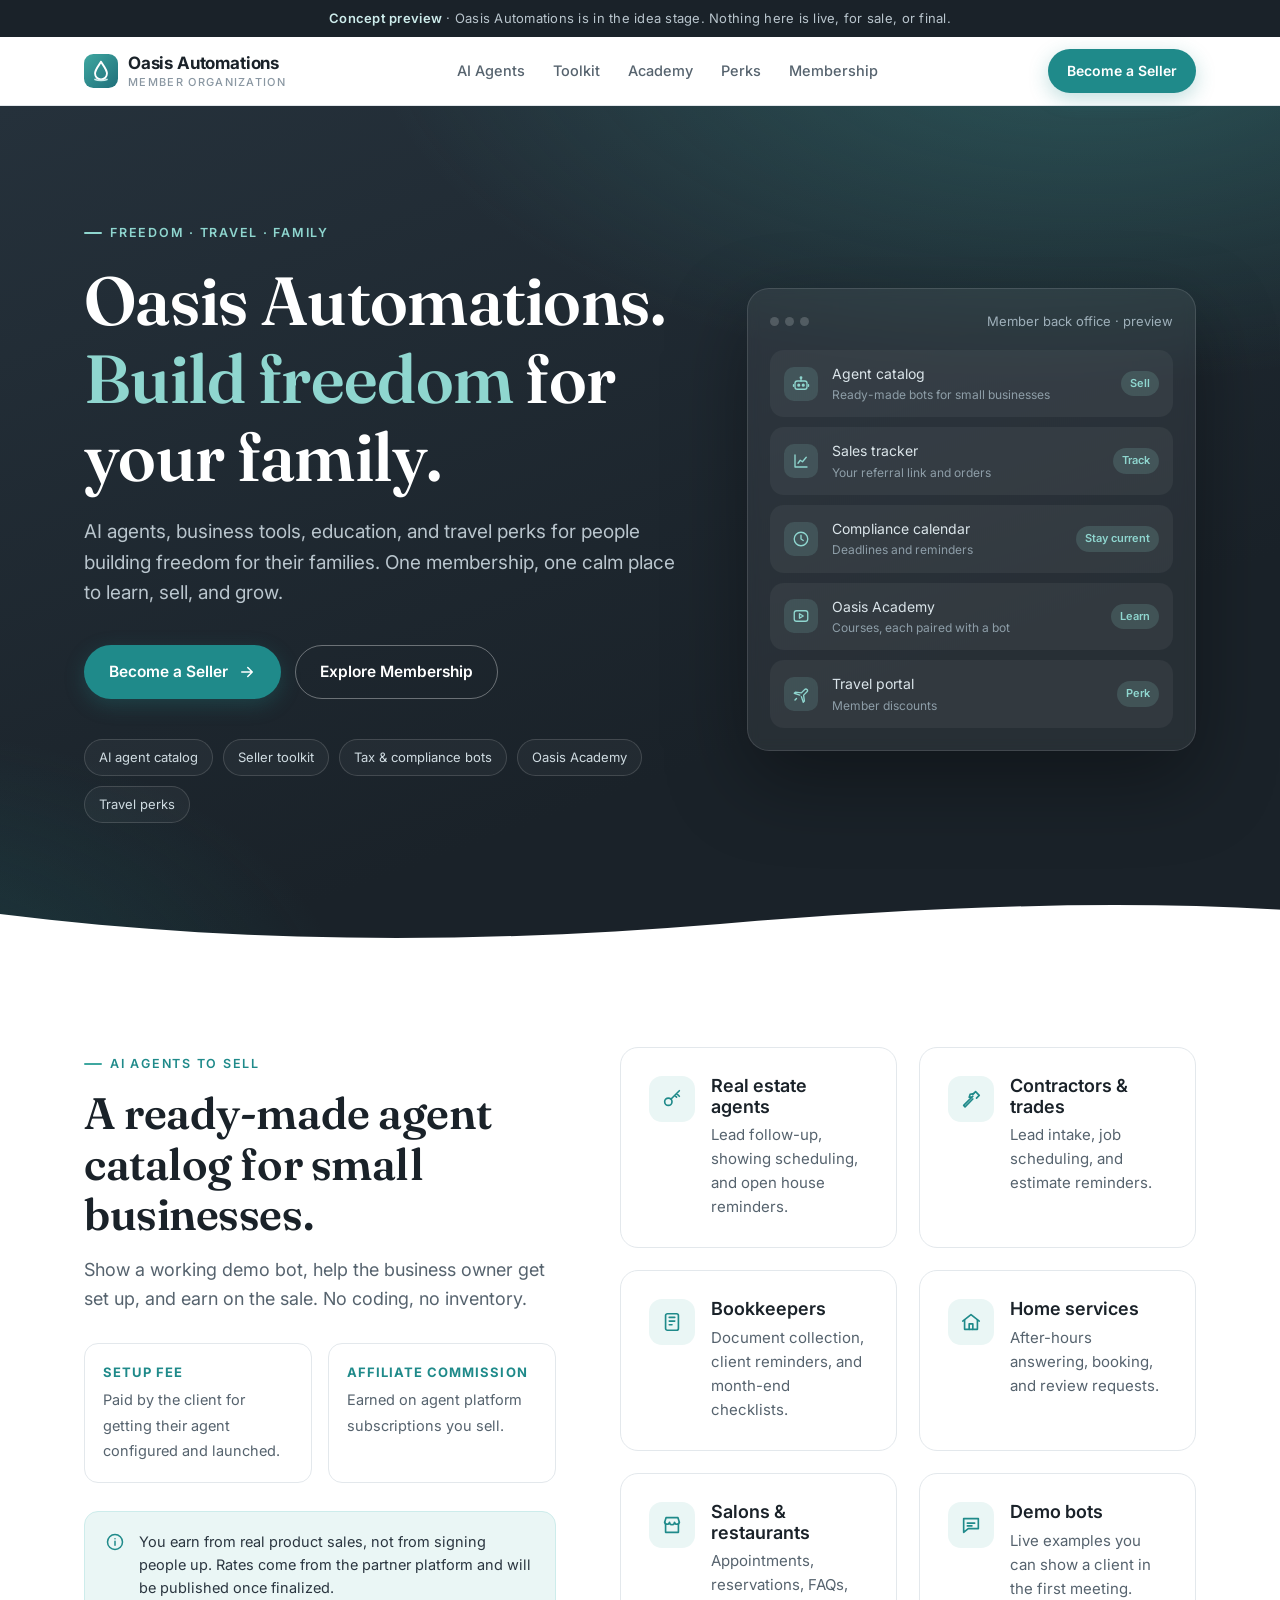
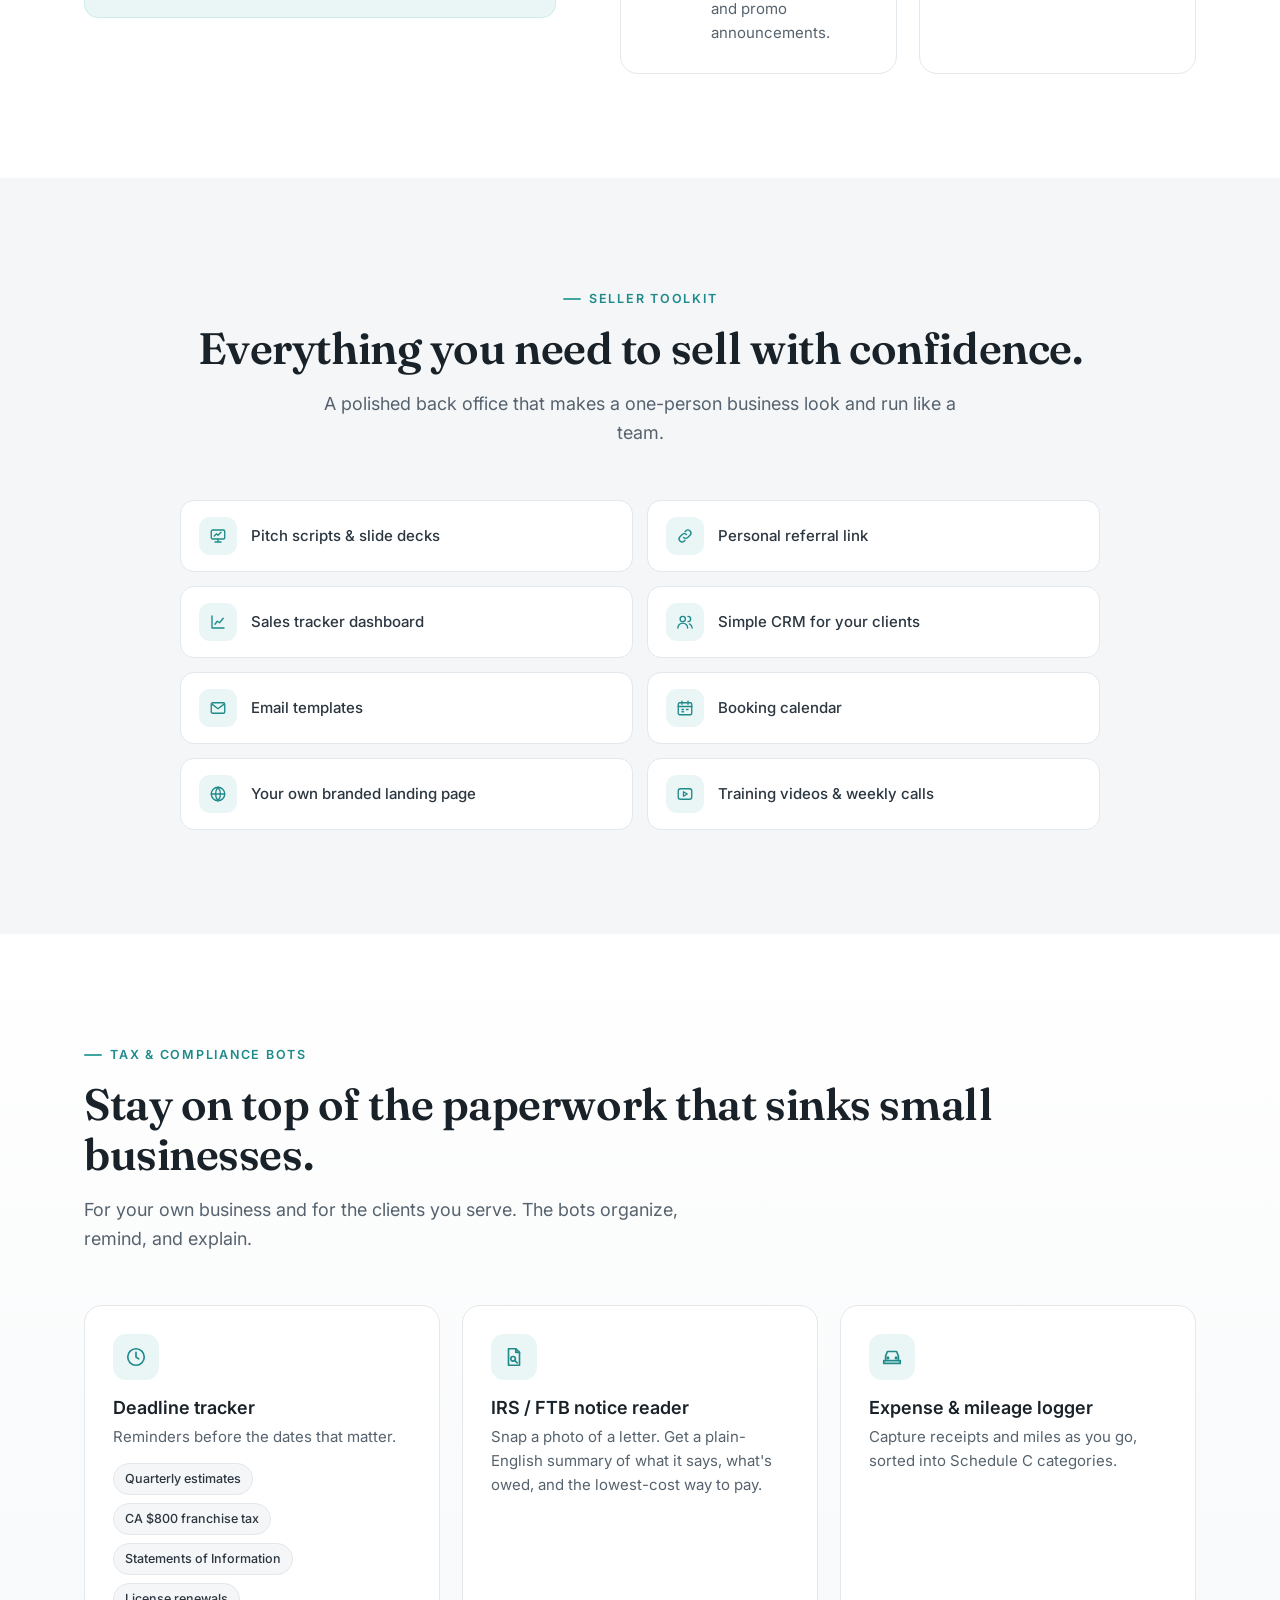
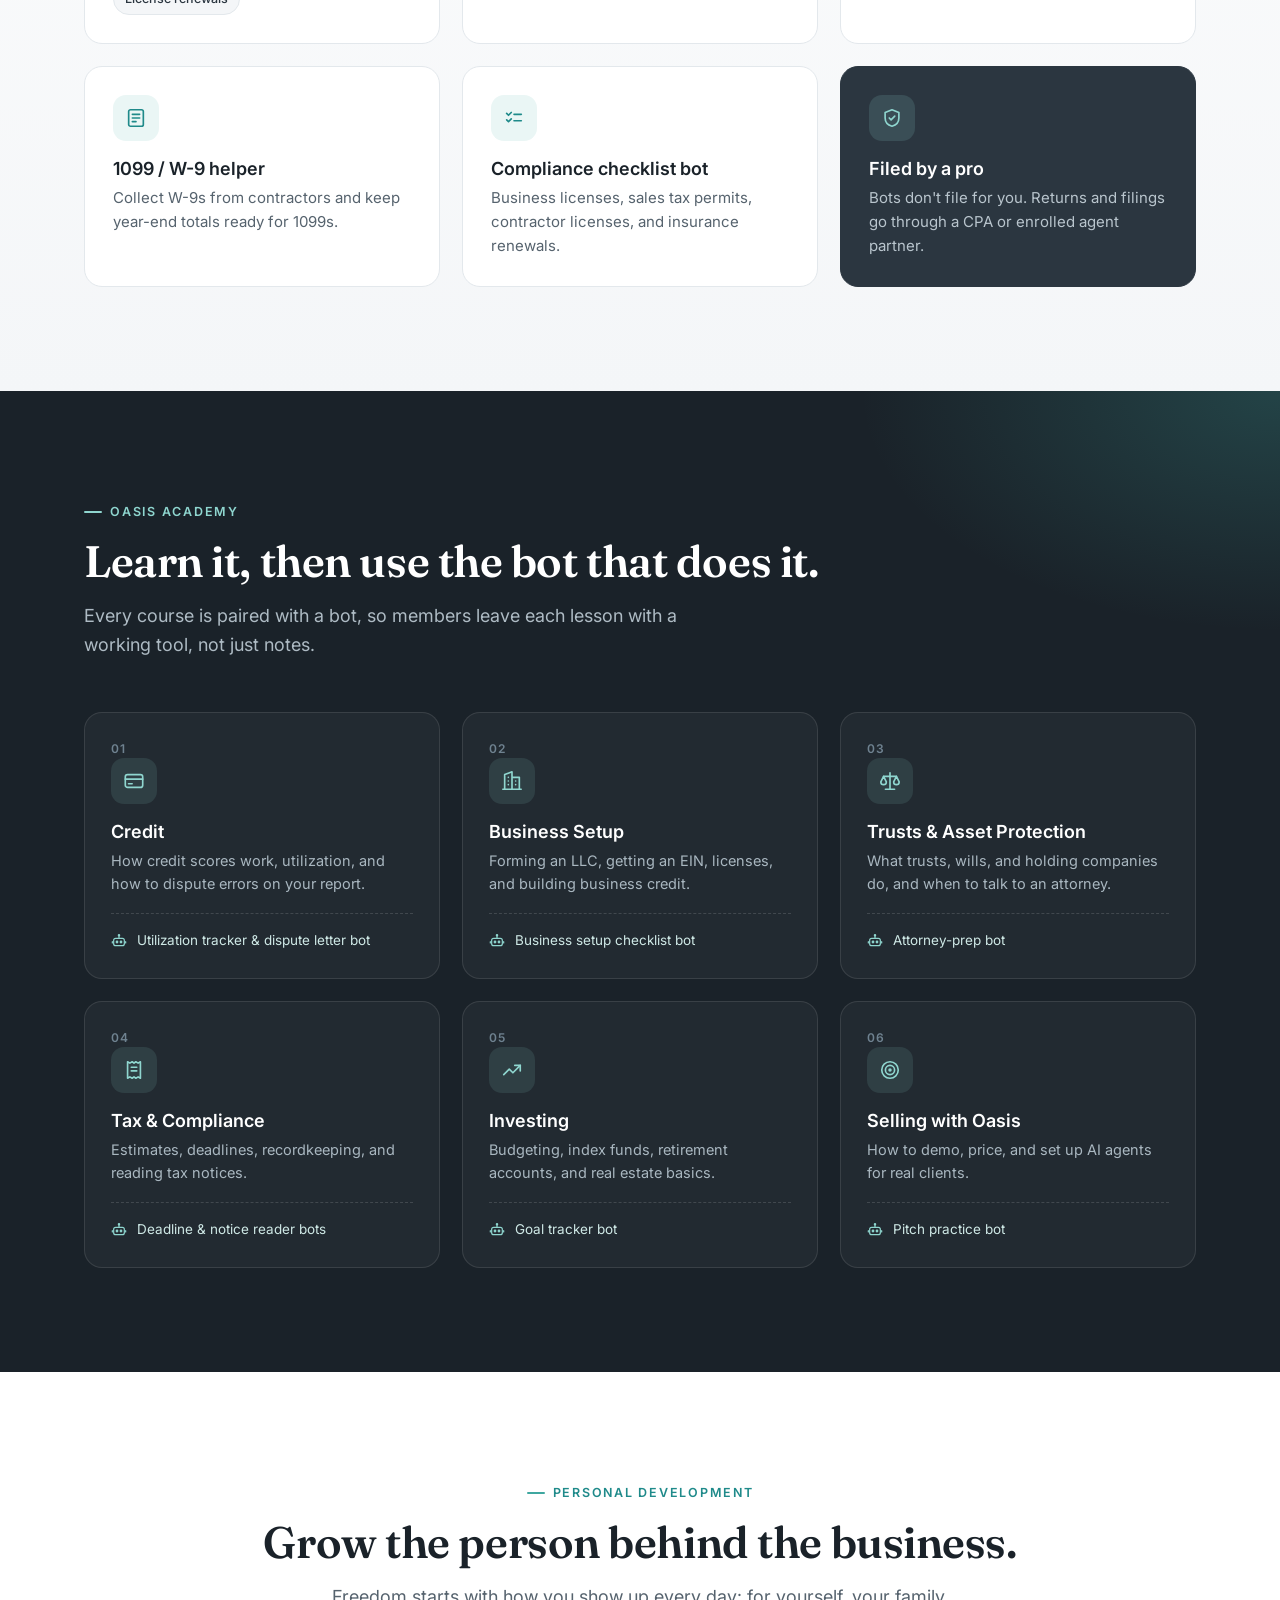
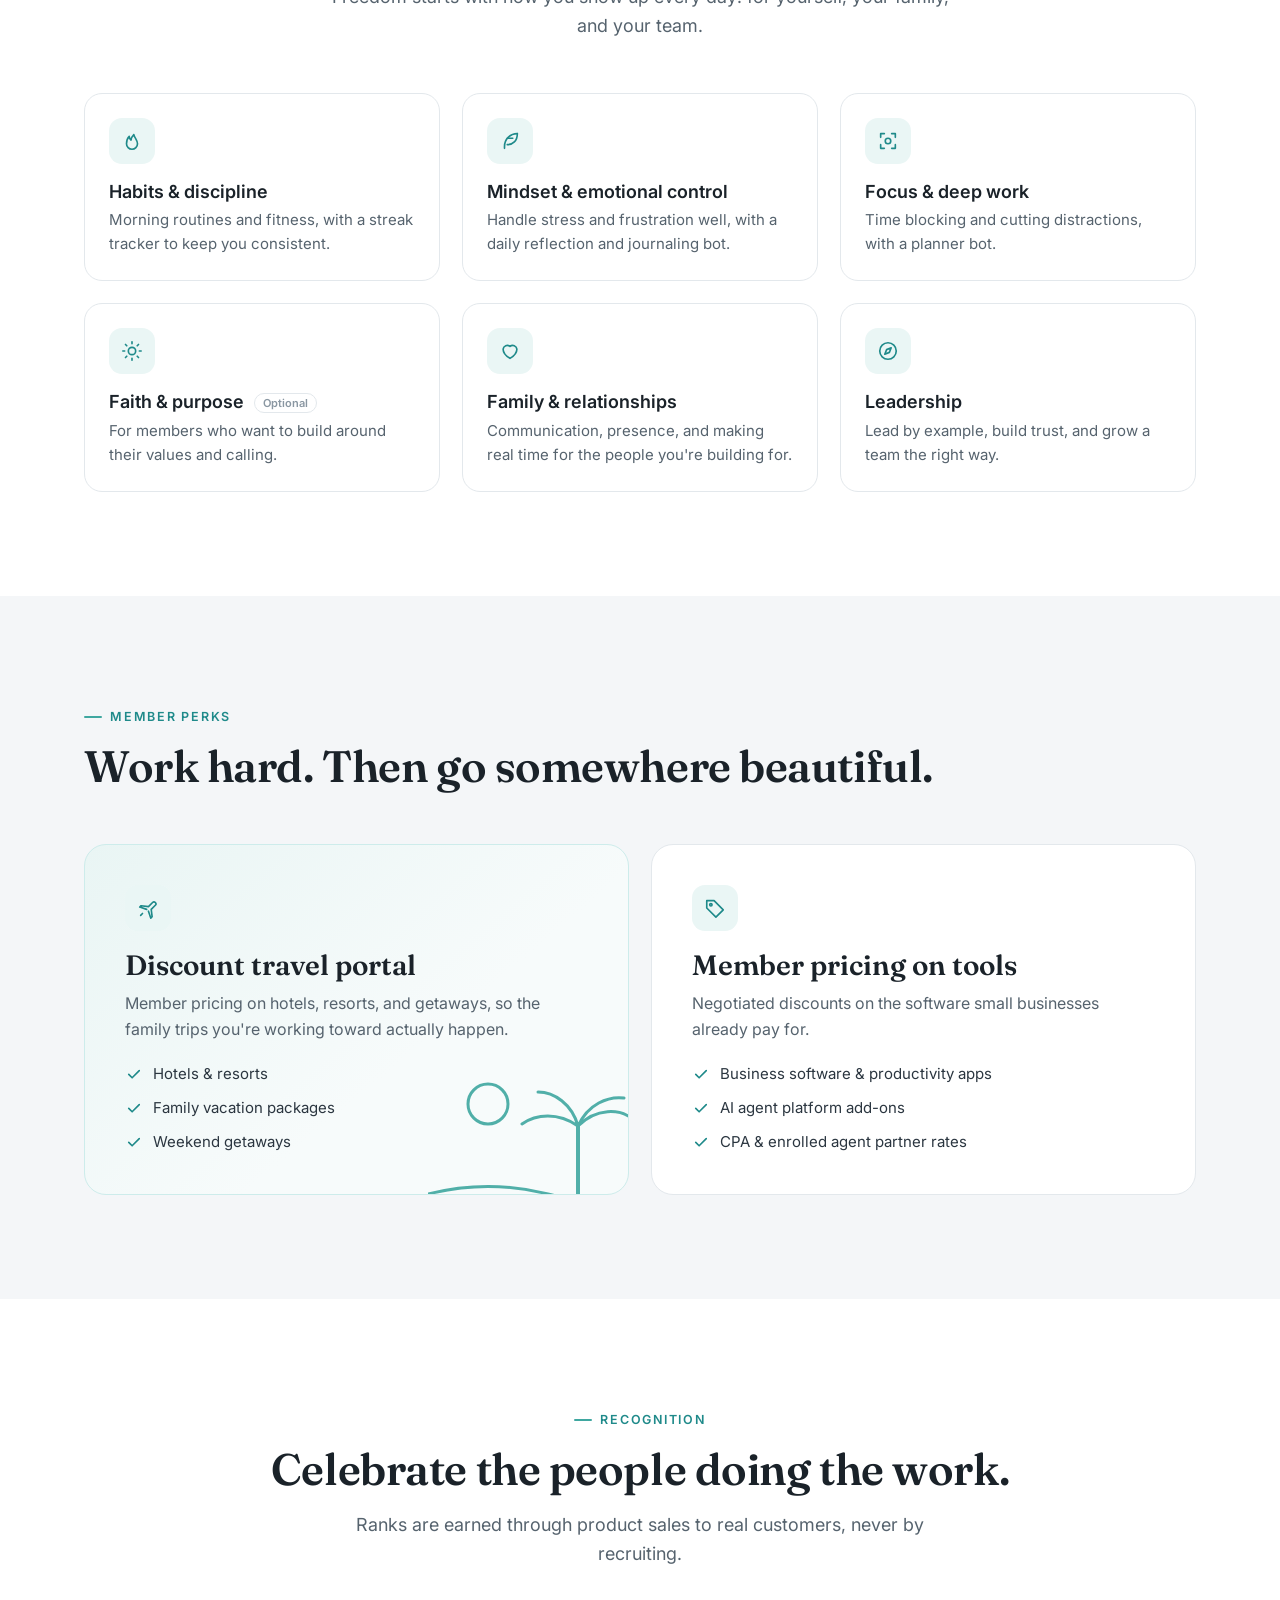
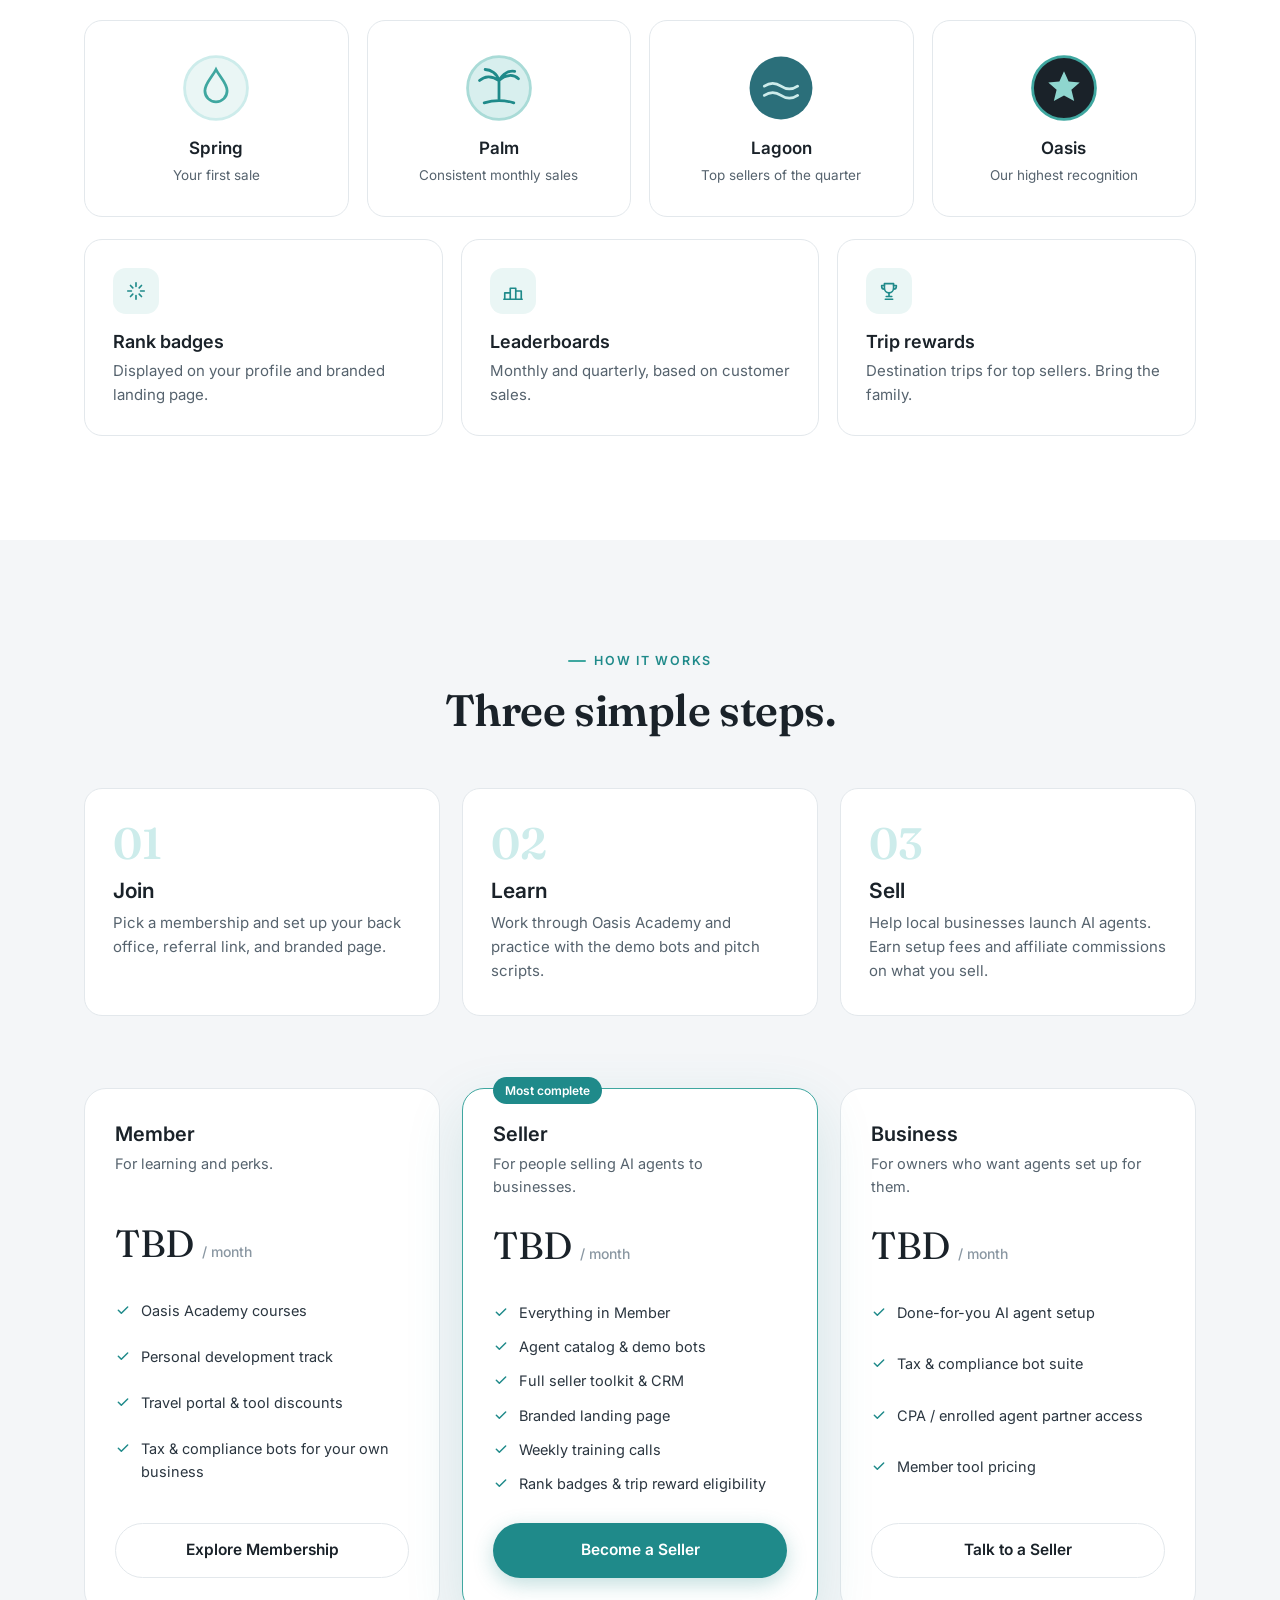
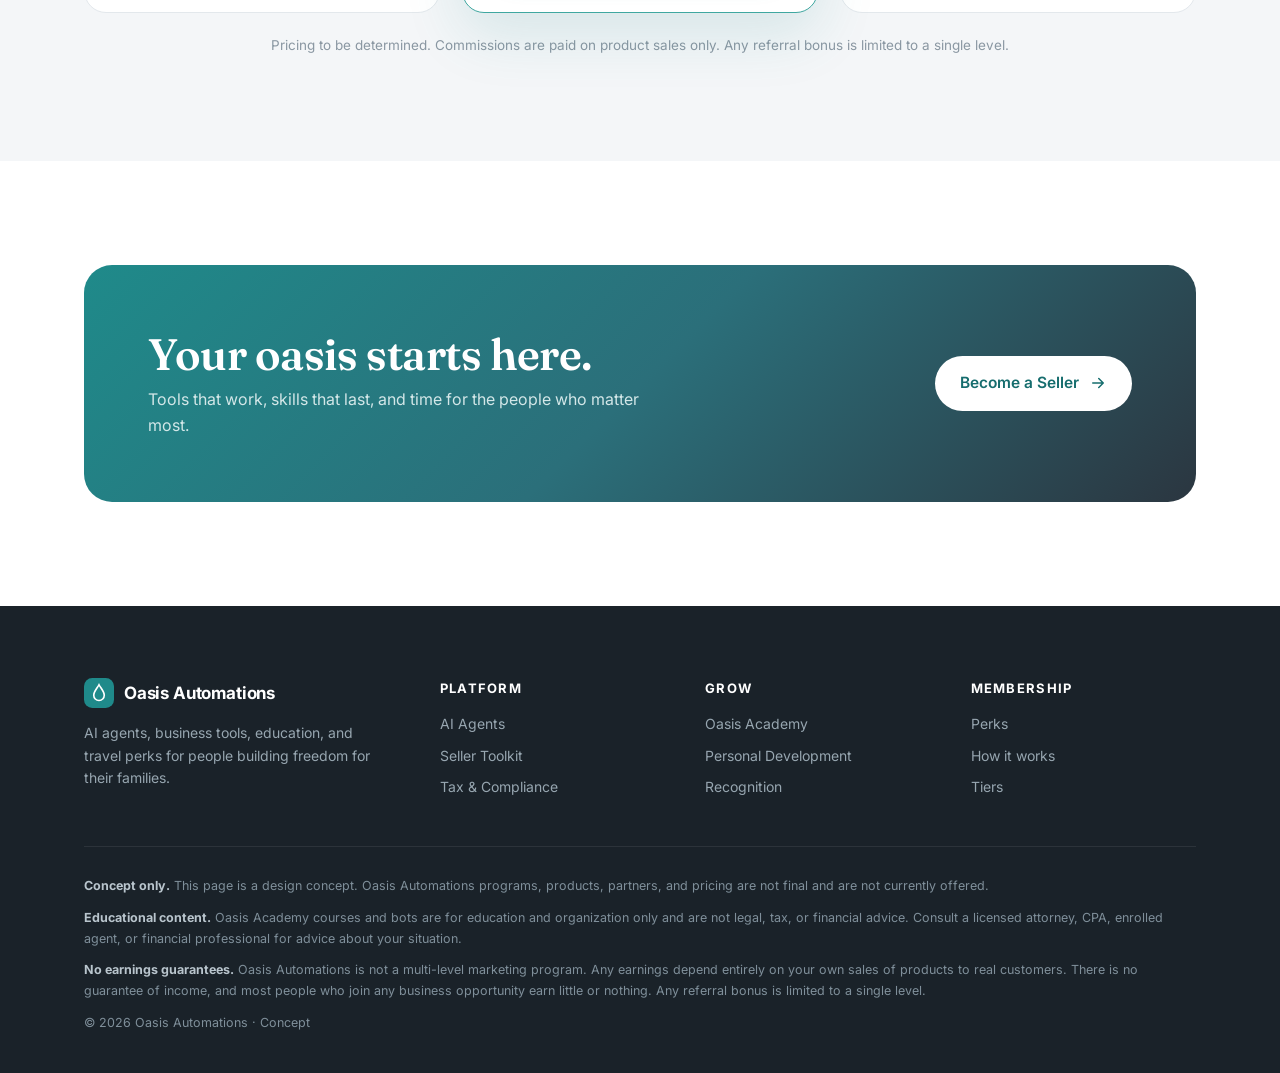
==== commit e07c3788: "Use general small-business examples in agent catalog" ====
--- a/index.html
+++ b/index.html
@@ -203,7 +203,7 @@
   <defs>
     <symbol id="i-drop" viewBox="0 0 24 24" fill="none" stroke="currentColor" stroke-width="1.8" stroke-linecap="round" stroke-linejoin="round"><path d="M12 2.5S5.5 9.6 5.5 14.2a6.5 6.5 0 0 0 13 0C18.5 9.6 12 2.5 12 2.5Z"/><path d="M9 15a3 3 0 0 0 3 3"/></symbol>
     <symbol id="i-bot" viewBox="0 0 24 24" fill="none" stroke="currentColor" stroke-width="1.8" stroke-linecap="round" stroke-linejoin="round"><rect x="4" y="8" width="16" height="11" rx="3"/><path d="M12 8V4.5"/><circle cx="12" cy="3.5" r="1"/><circle cx="9" cy="13.5" r="1.2" fill="currentColor"/><circle cx="15" cy="13.5" r="1.2" fill="currentColor"/><path d="M2 13v2M22 13v2"/></symbol>
-    <symbol id="i-cabinet" viewBox="0 0 24 24" fill="none" stroke="currentColor" stroke-width="1.8" stroke-linecap="round" stroke-linejoin="round"><rect x="4" y="3" width="16" height="18" rx="2"/><path d="M12 3v18M10 11v2M14 11v2"/></symbol>
+    <symbol id="i-key" viewBox="0 0 24 24" fill="none" stroke="currentColor" stroke-width="1.8" stroke-linecap="round" stroke-linejoin="round"><circle cx="8" cy="15" r="4"/><path d="m11 12 9-9M17 6l3 3M15 8l2 2"/></symbol>
     <symbol id="i-hammer" viewBox="0 0 24 24" fill="none" stroke="currentColor" stroke-width="1.8" stroke-linecap="round" stroke-linejoin="round"><path d="m14 7 3-3 4 4-3 3"/><path d="m15 6-4 1-1 3 3 0 1-1"/><path d="M12.5 10.5 4 19l1.5 1.5L14 12"/></symbol>
     <symbol id="i-ledger" viewBox="0 0 24 24" fill="none" stroke="currentColor" stroke-width="1.8" stroke-linecap="round" stroke-linejoin="round"><rect x="5" y="3" width="14" height="18" rx="2"/><path d="M9 7h6M9 11h6M9 15h3"/></symbol>
     <symbol id="i-home" viewBox="0 0 24 24" fill="none" stroke="currentColor" stroke-width="1.8" stroke-linecap="round" stroke-linejoin="round"><path d="m3 11 9-7 9 7"/><path d="M5 10v10h14V10"/><path d="M10 20v-6h4v6"/></symbol>
@@ -302,11 +302,11 @@
       <div class="note"><svg width="20" height="20"><use href="#i-info"/></svg><span>You earn from real product sales, not from signing people up. Rates come from the partner platform and will be published once finalized.</span></div>
     </div>
     <div class="grid g2">
-      <div class="card agent"><span class="icon"><svg><use href="#i-cabinet"/></svg></span><div><h3>Closets &amp; cabinetry</h3><p>Quote requests, design consult booking, and follow-ups.</p></div></div>
-      <div class="card agent"><span class="icon"><svg><use href="#i-hammer"/></svg></span><div><h3>Contractors</h3><p>Lead intake, job scheduling, and estimate reminders.</p></div></div>
+      <div class="card agent"><span class="icon"><svg><use href="#i-key"/></svg></span><div><h3>Real estate agents</h3><p>Lead follow-up, showing scheduling, and open house reminders.</p></div></div>
+      <div class="card agent"><span class="icon"><svg><use href="#i-hammer"/></svg></span><div><h3>Contractors &amp; trades</h3><p>Lead intake, job scheduling, and estimate reminders.</p></div></div>
       <div class="card agent"><span class="icon"><svg><use href="#i-ledger"/></svg></span><div><h3>Bookkeepers</h3><p>Document collection, client reminders, and month-end checklists.</p></div></div>
       <div class="card agent"><span class="icon"><svg><use href="#i-home"/></svg></span><div><h3>Home services</h3><p>After-hours answering, booking, and review requests.</p></div></div>
-      <div class="card agent"><span class="icon"><svg><use href="#i-store"/></svg></span><div><h3>Local retail</h3><p>FAQs, order status, and promo announcements.</p></div></div>
+      <div class="card agent"><span class="icon"><svg><use href="#i-store"/></svg></span><div><h3>Salons &amp; restaurants</h3><p>Appointments, reservations, FAQs, and promo announcements.</p></div></div>
       <div class="card agent"><span class="icon"><svg><use href="#i-chat"/></svg></span><div><h3>Demo bots</h3><p>Live examples you can show a client in the first meeting.</p></div></div>
     </div>
   </div>
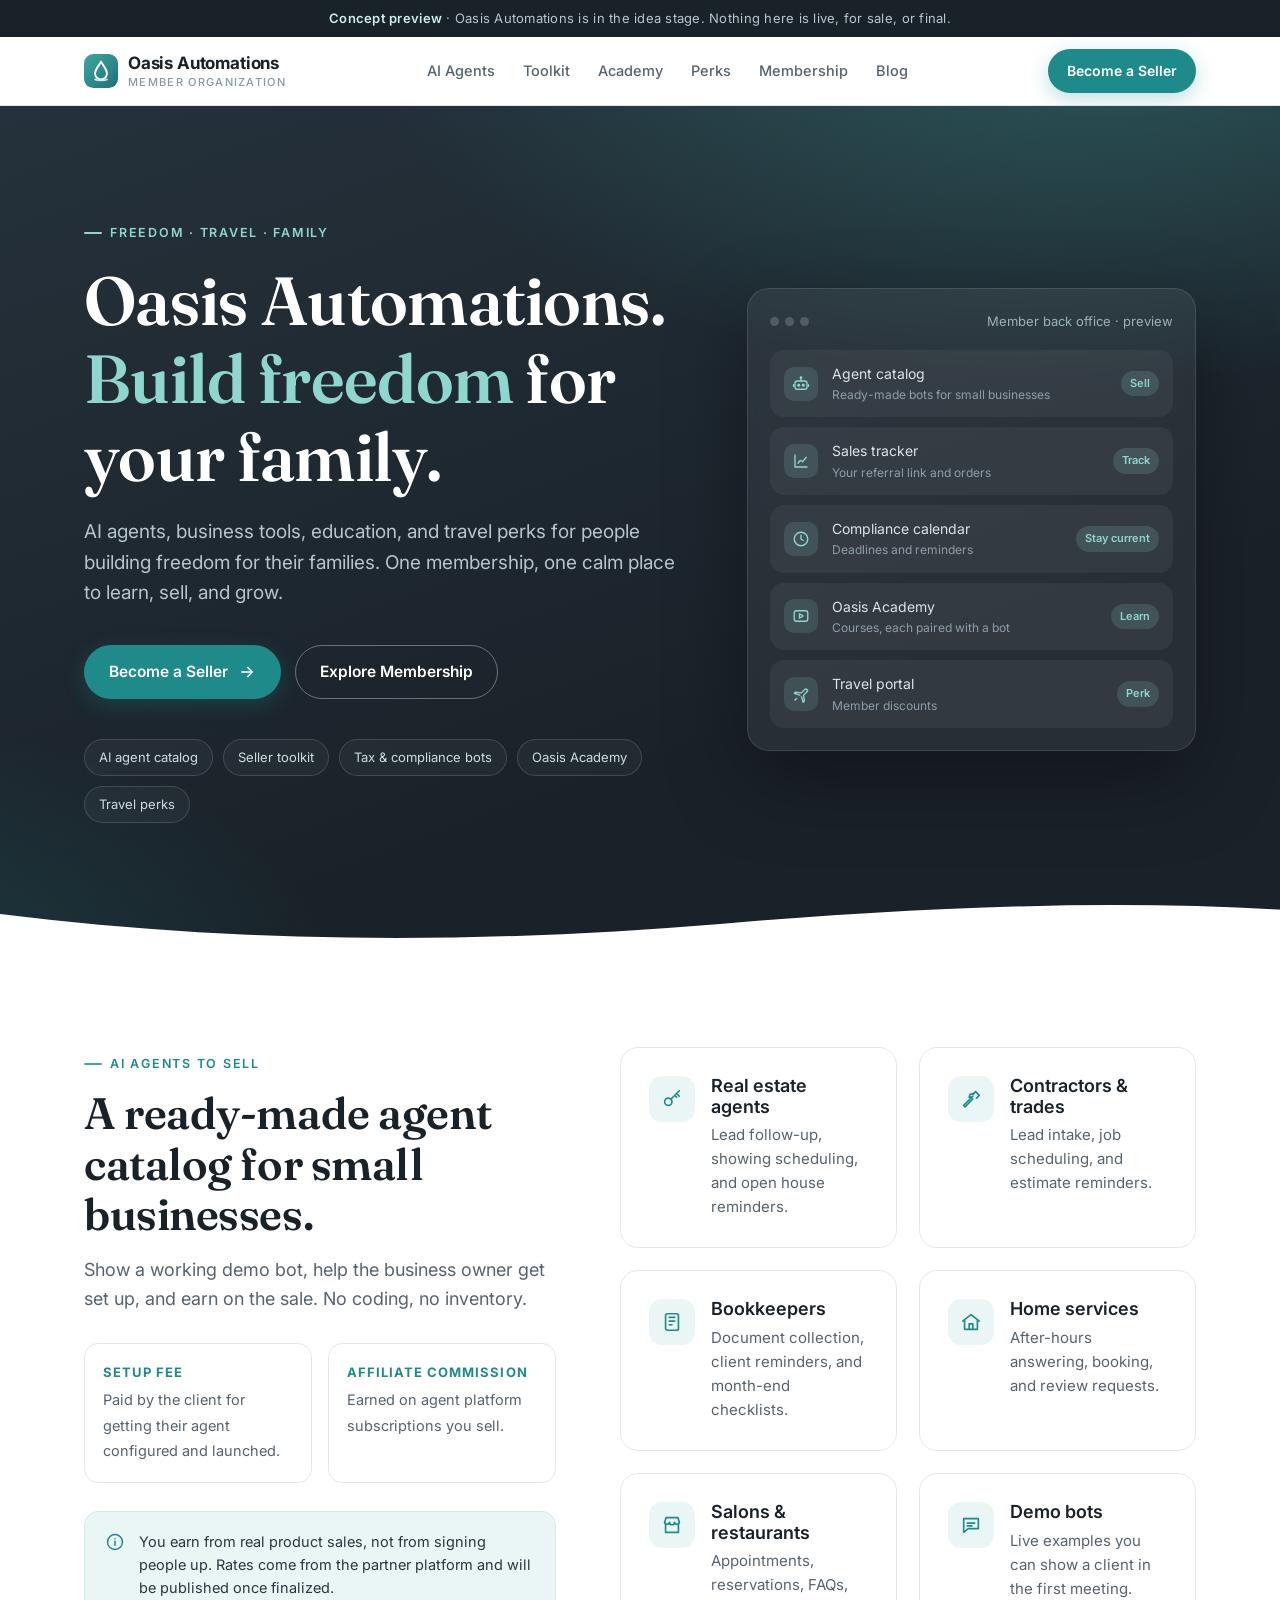
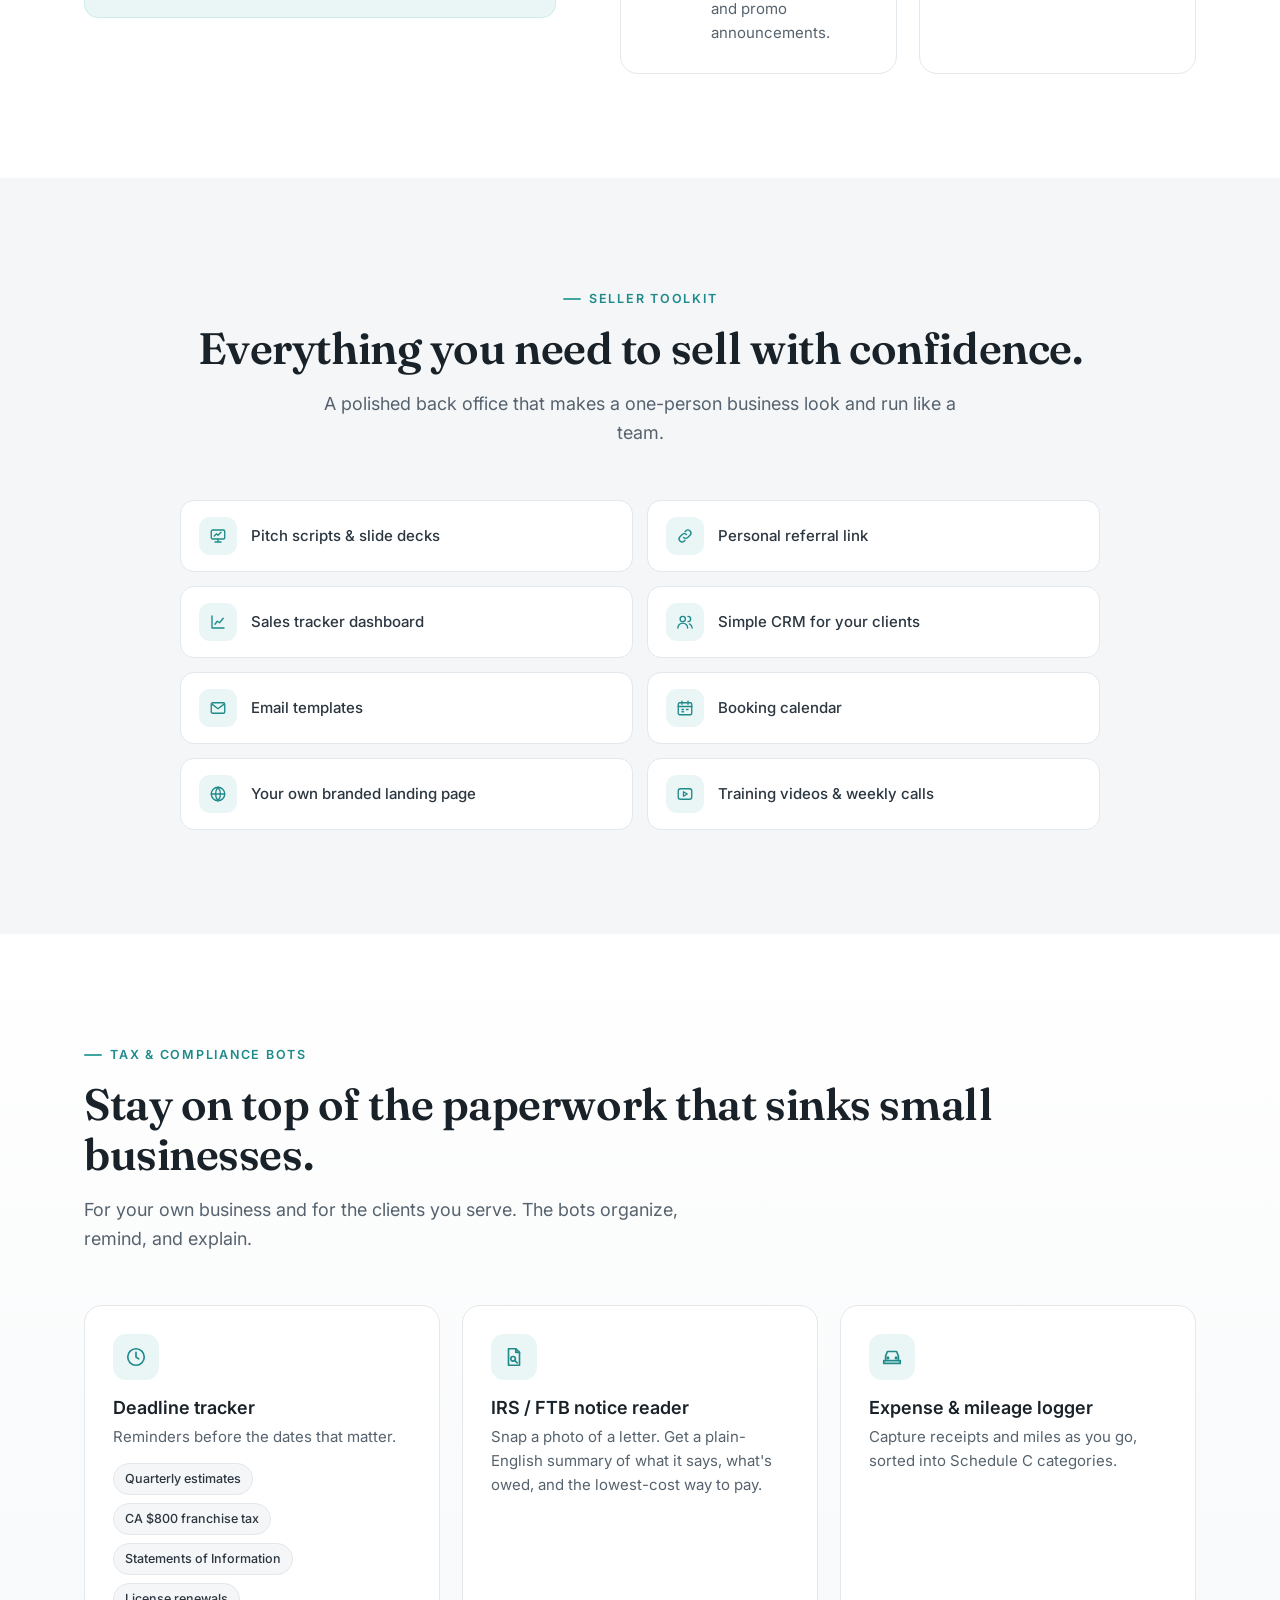
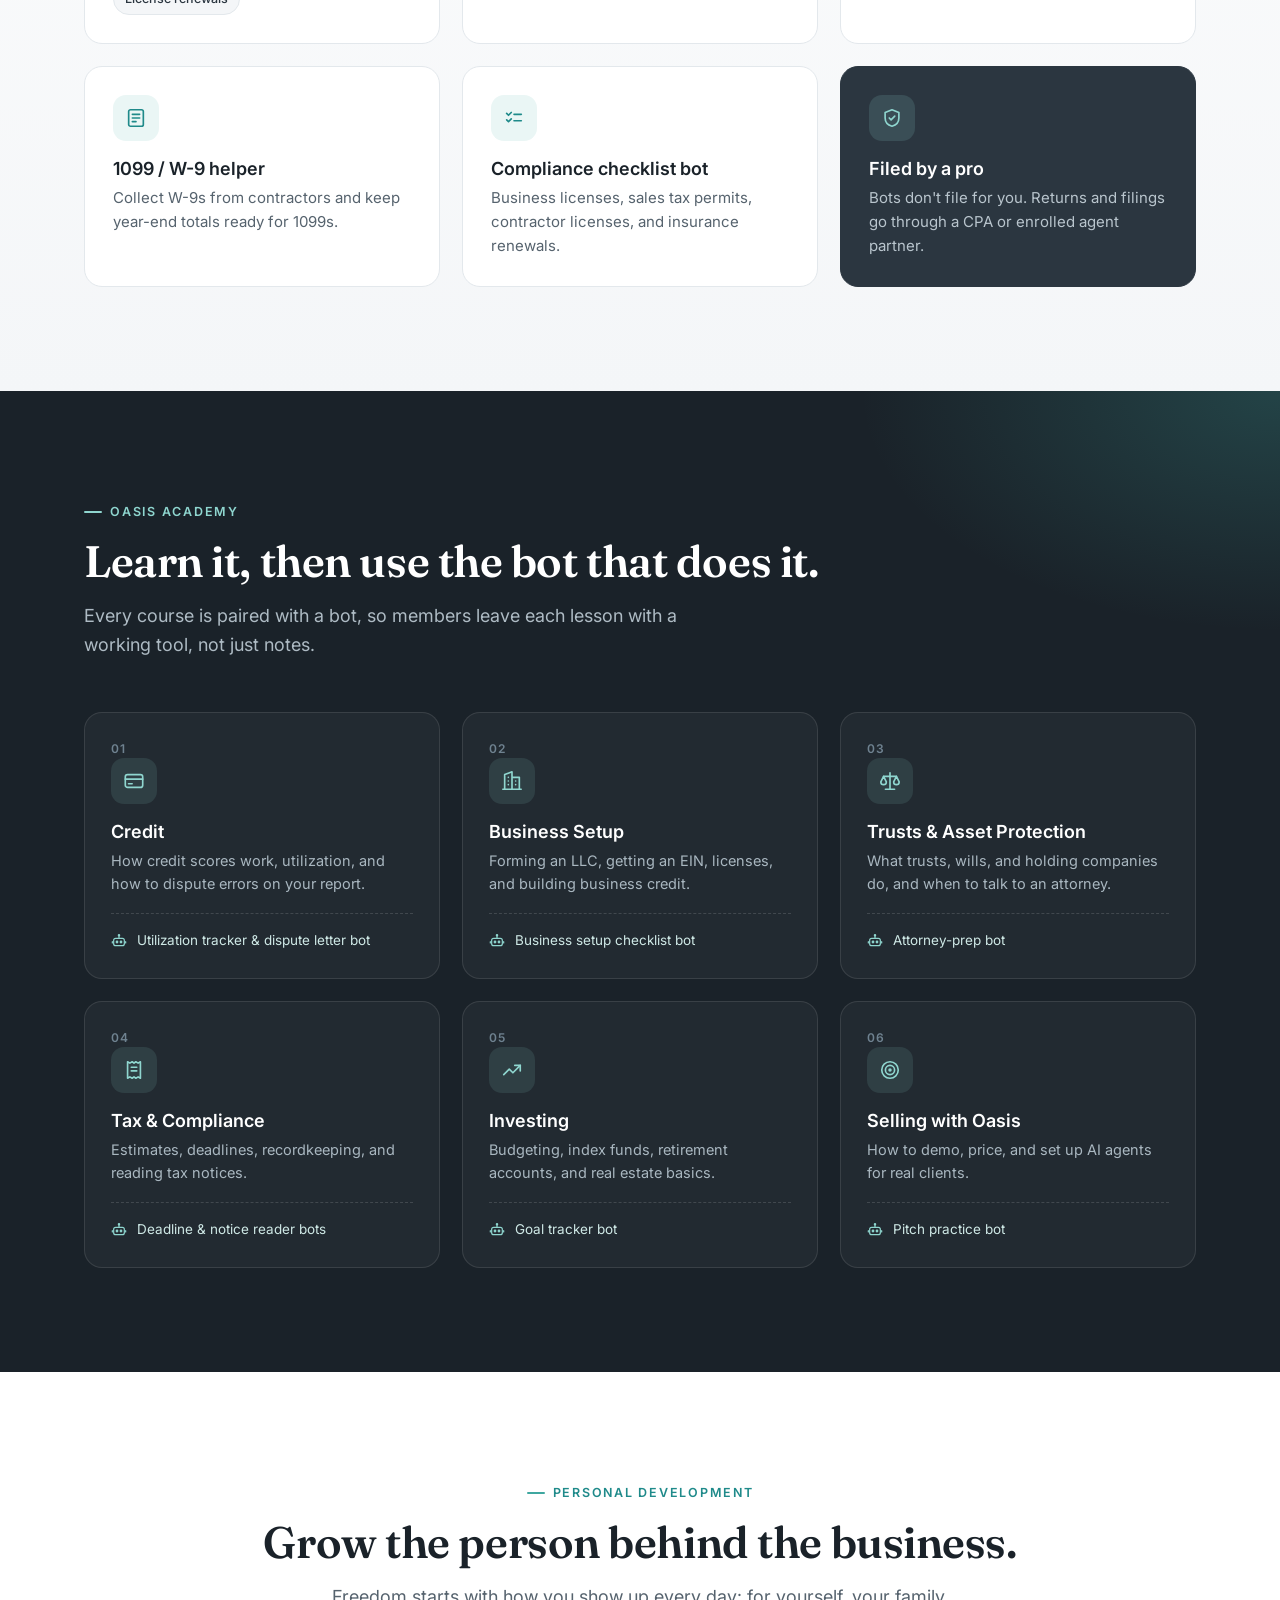
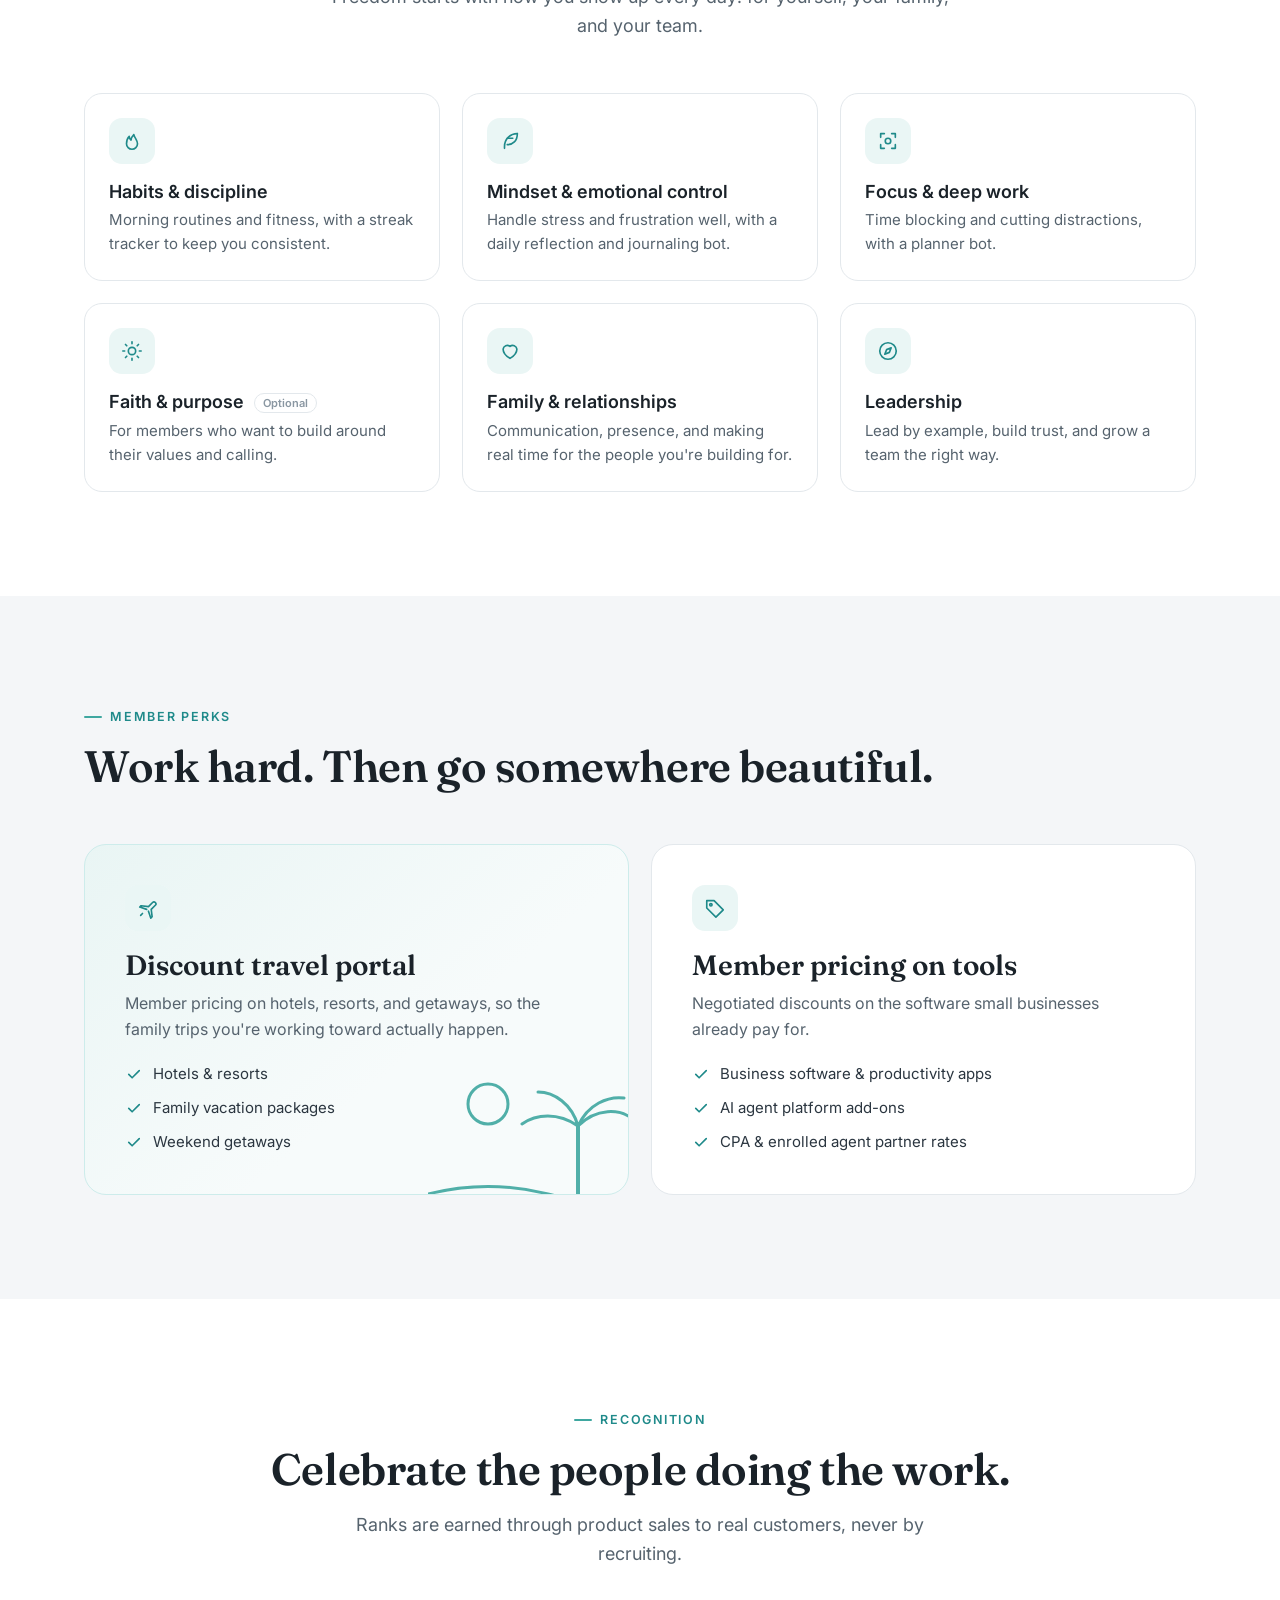
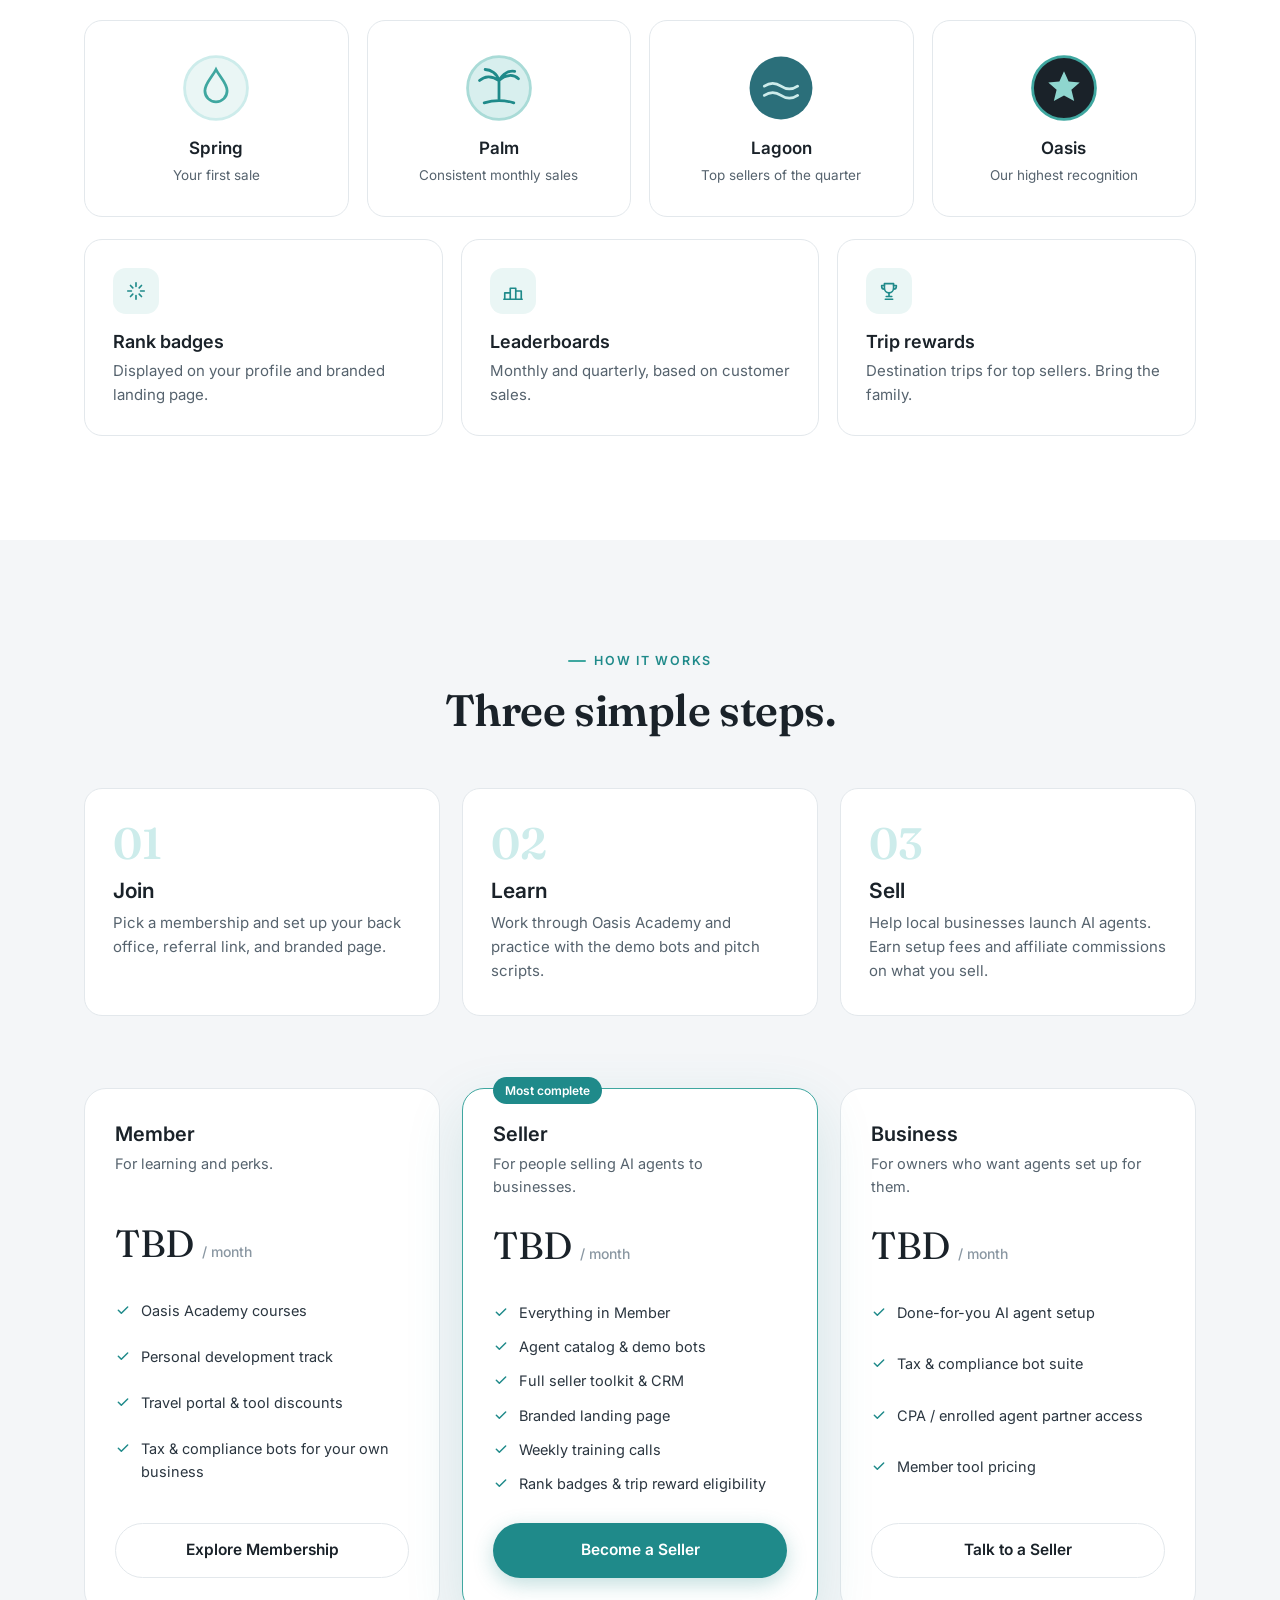
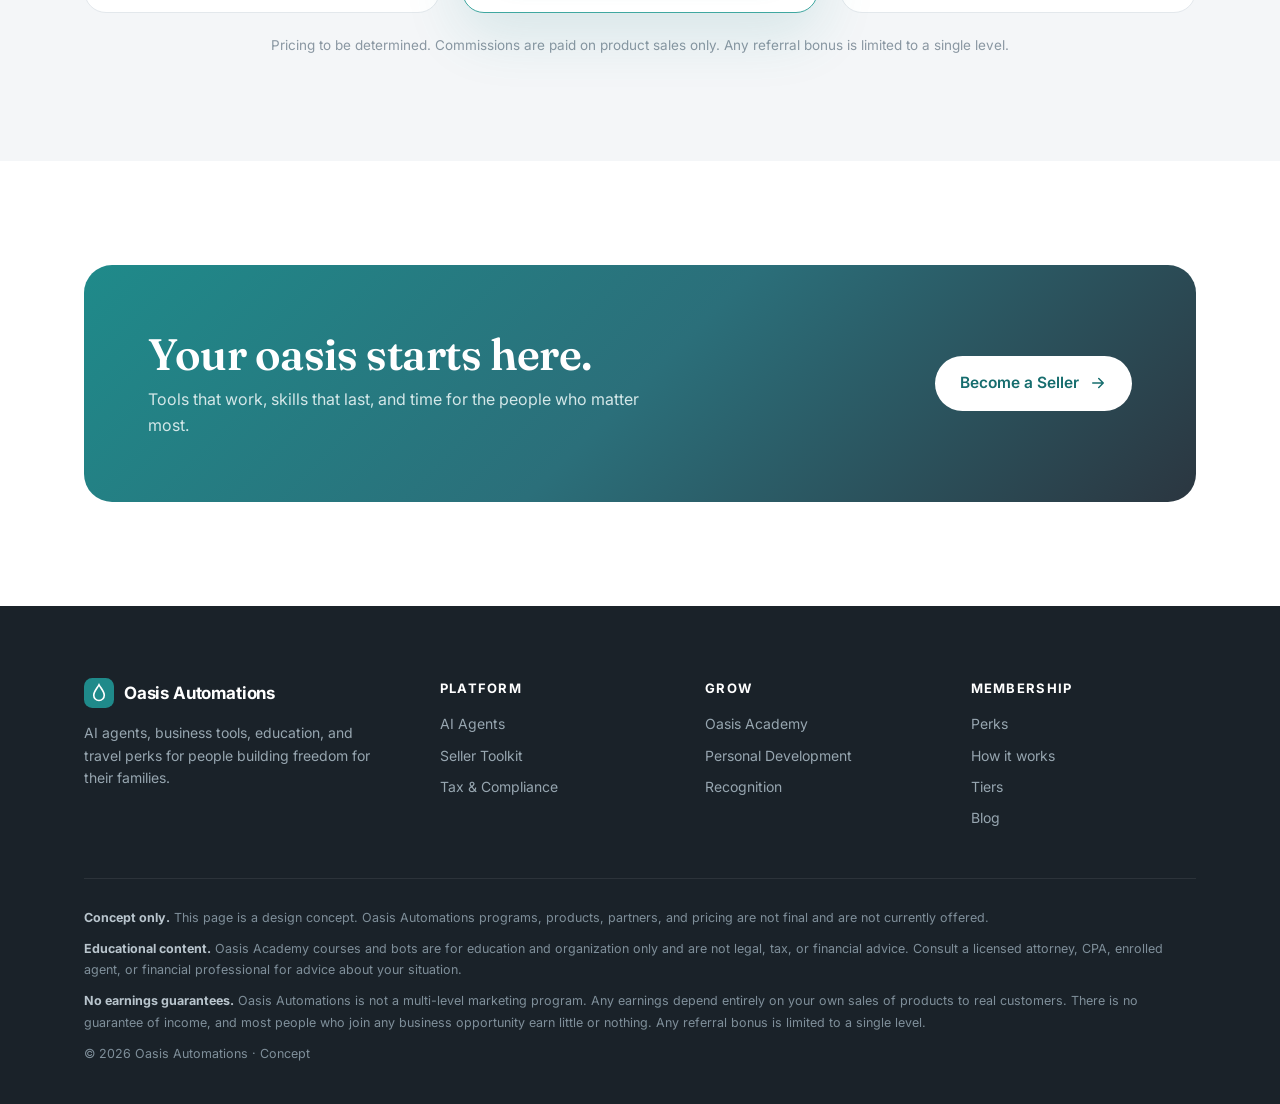
==== commit 2230471a: "Add blog: index, 3 launch posts, post template, palm mark assets; link from nav" ====
--- a/index.html
+++ b/index.html
@@ -255,7 +255,7 @@
       <span>Oasis Automations<small>Member organization</small></span>
     </a>
     <div class="links" id="links">
-      <a href="#agents">AI Agents</a><a href="#toolkit">Toolkit</a><a href="#academy">Academy</a><a href="#perks">Perks</a><a href="#membership">Membership</a>
+      <a href="#agents">AI Agents</a><a href="#toolkit">Toolkit</a><a href="#academy">Academy</a><a href="#perks">Perks</a><a href="#membership">Membership</a><a href="blog/">Blog</a>
     </div>
     <a href="#membership" class="btn btn-primary nav-cta">Become a Seller</a>
     <button class="menu-btn" aria-label="Menu" onclick="document.getElementById('links').classList.toggle('open')"><svg width="26" height="26" viewBox="0 0 24 24" fill="none" stroke="currentColor" stroke-width="2" stroke-linecap="round"><path d="M4 7h16M4 12h16M4 17h16"/></svg></button>
@@ -510,7 +510,7 @@
       </div>
       <div><h4>Platform</h4><ul><li><a href="#agents">AI Agents</a></li><li><a href="#toolkit">Seller Toolkit</a></li><li><a href="#tax">Tax &amp; Compliance</a></li></ul></div>
       <div><h4>Grow</h4><ul><li><a href="#academy">Oasis Academy</a></li><li><a href="#growth">Personal Development</a></li><li><a href="#recognition">Recognition</a></li></ul></div>
-      <div><h4>Membership</h4><ul><li><a href="#perks">Perks</a></li><li><a href="#how">How it works</a></li><li><a href="#membership">Tiers</a></li></ul></div>
+      <div><h4>Membership</h4><ul><li><a href="#perks">Perks</a></li><li><a href="#how">How it works</a></li><li><a href="#membership">Tiers</a></li><li><a href="blog/">Blog</a></li></ul></div>
     </div>
     <div class="disclaimer">
       <p><b>Concept only.</b> This page is a design concept. Oasis Automations programs, products, partners, and pricing are not final and are not currently offered.</p>
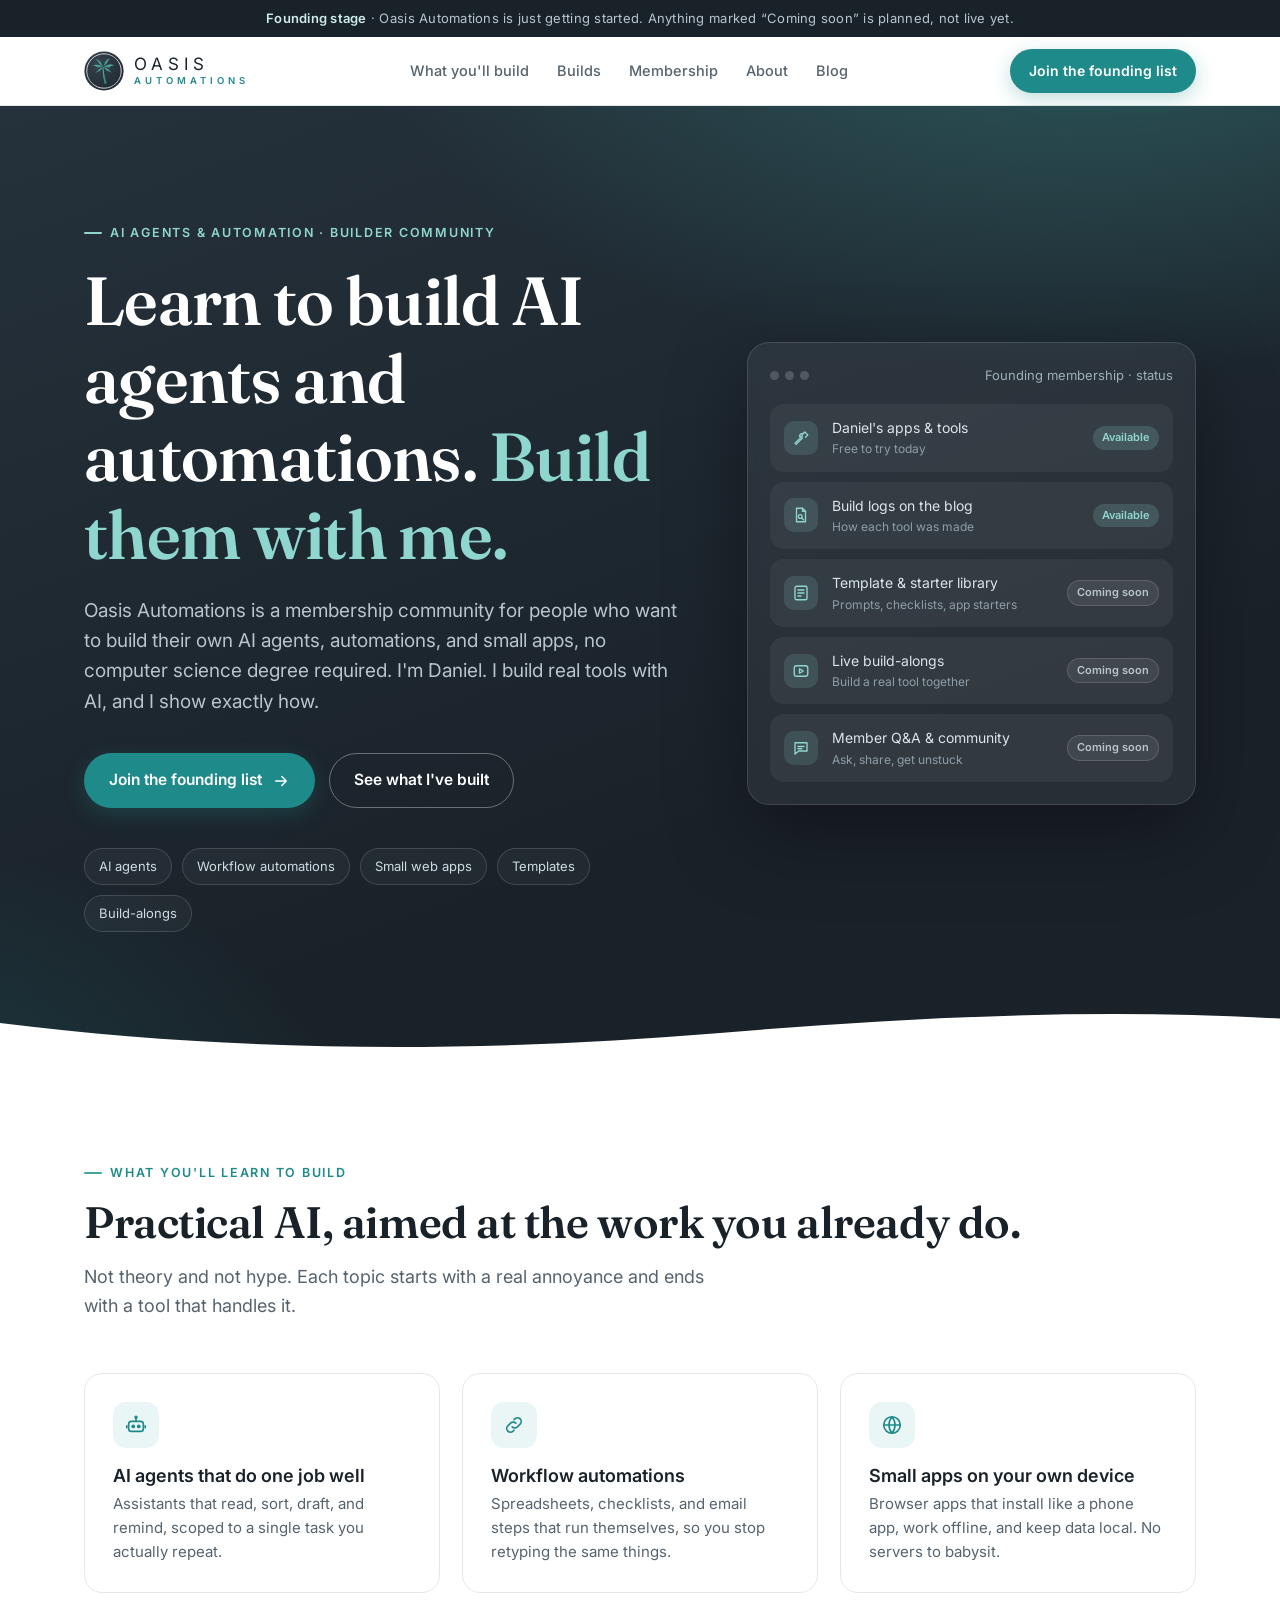
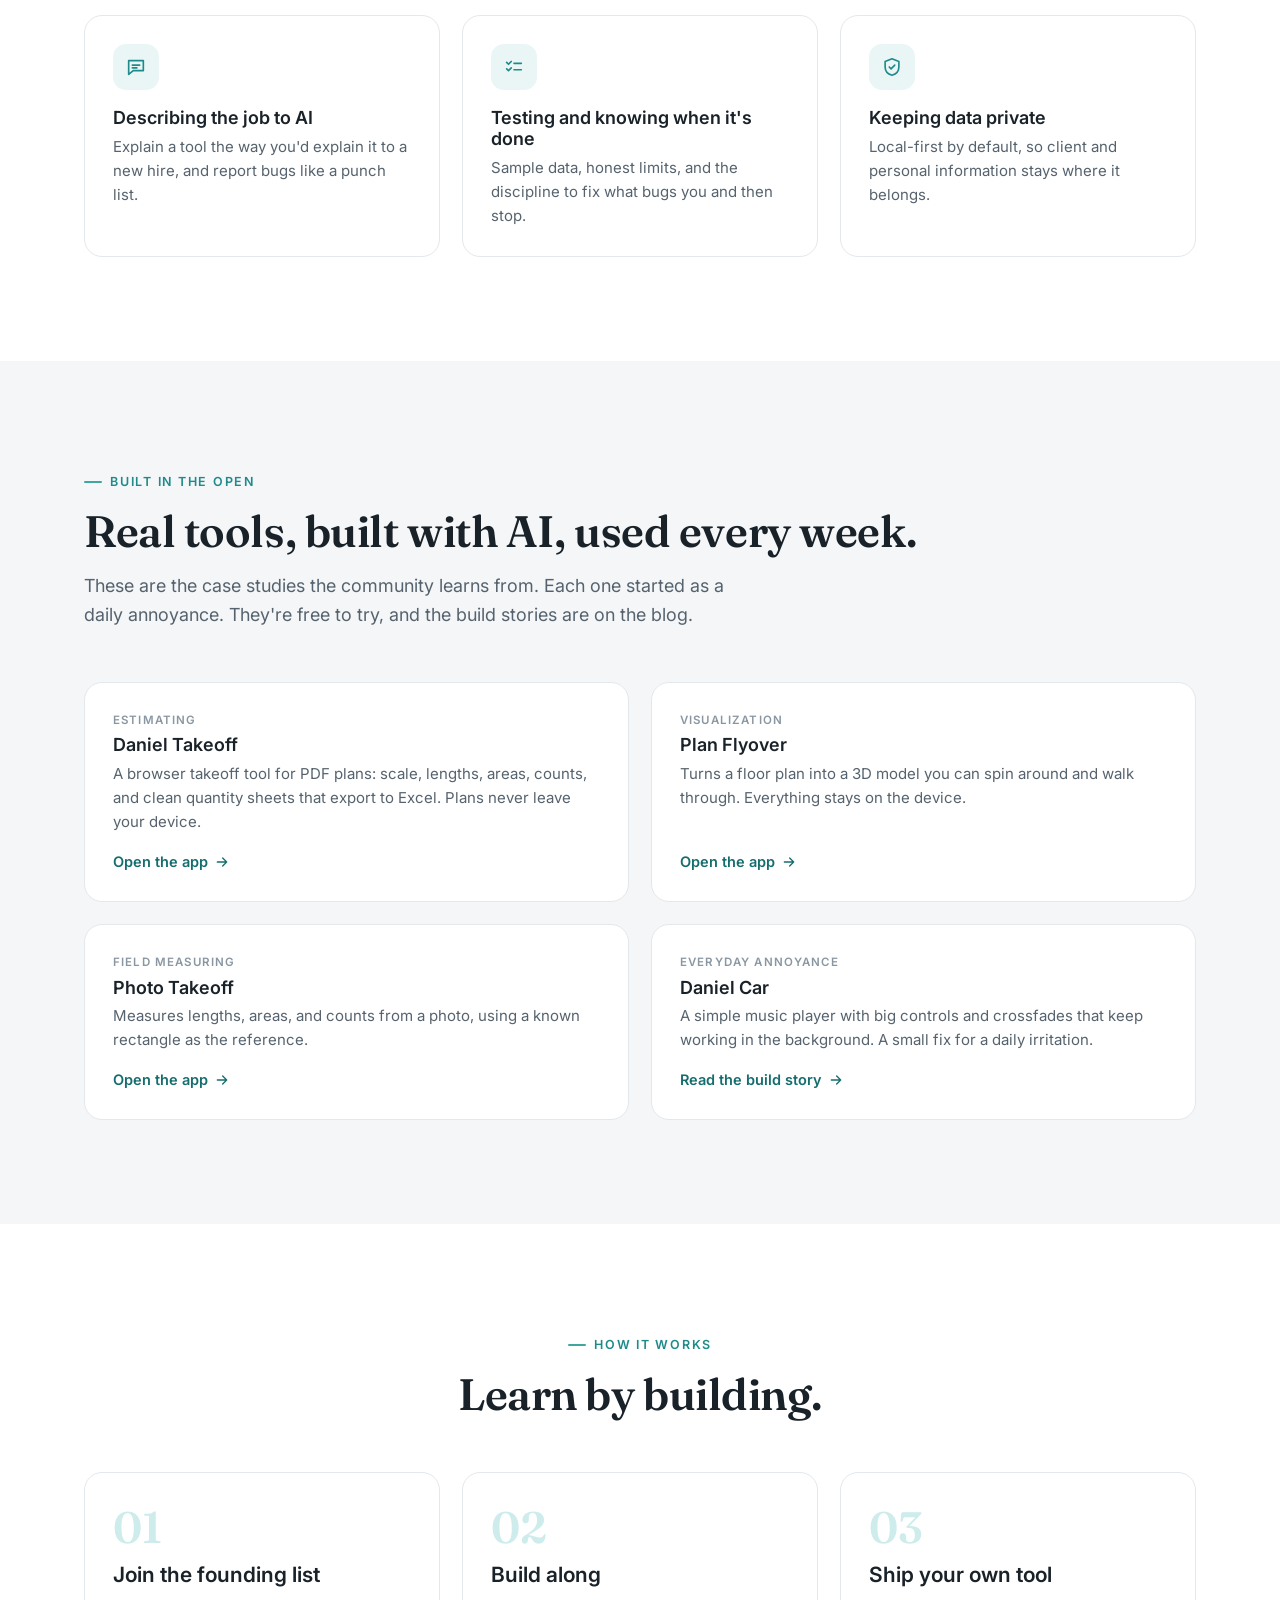
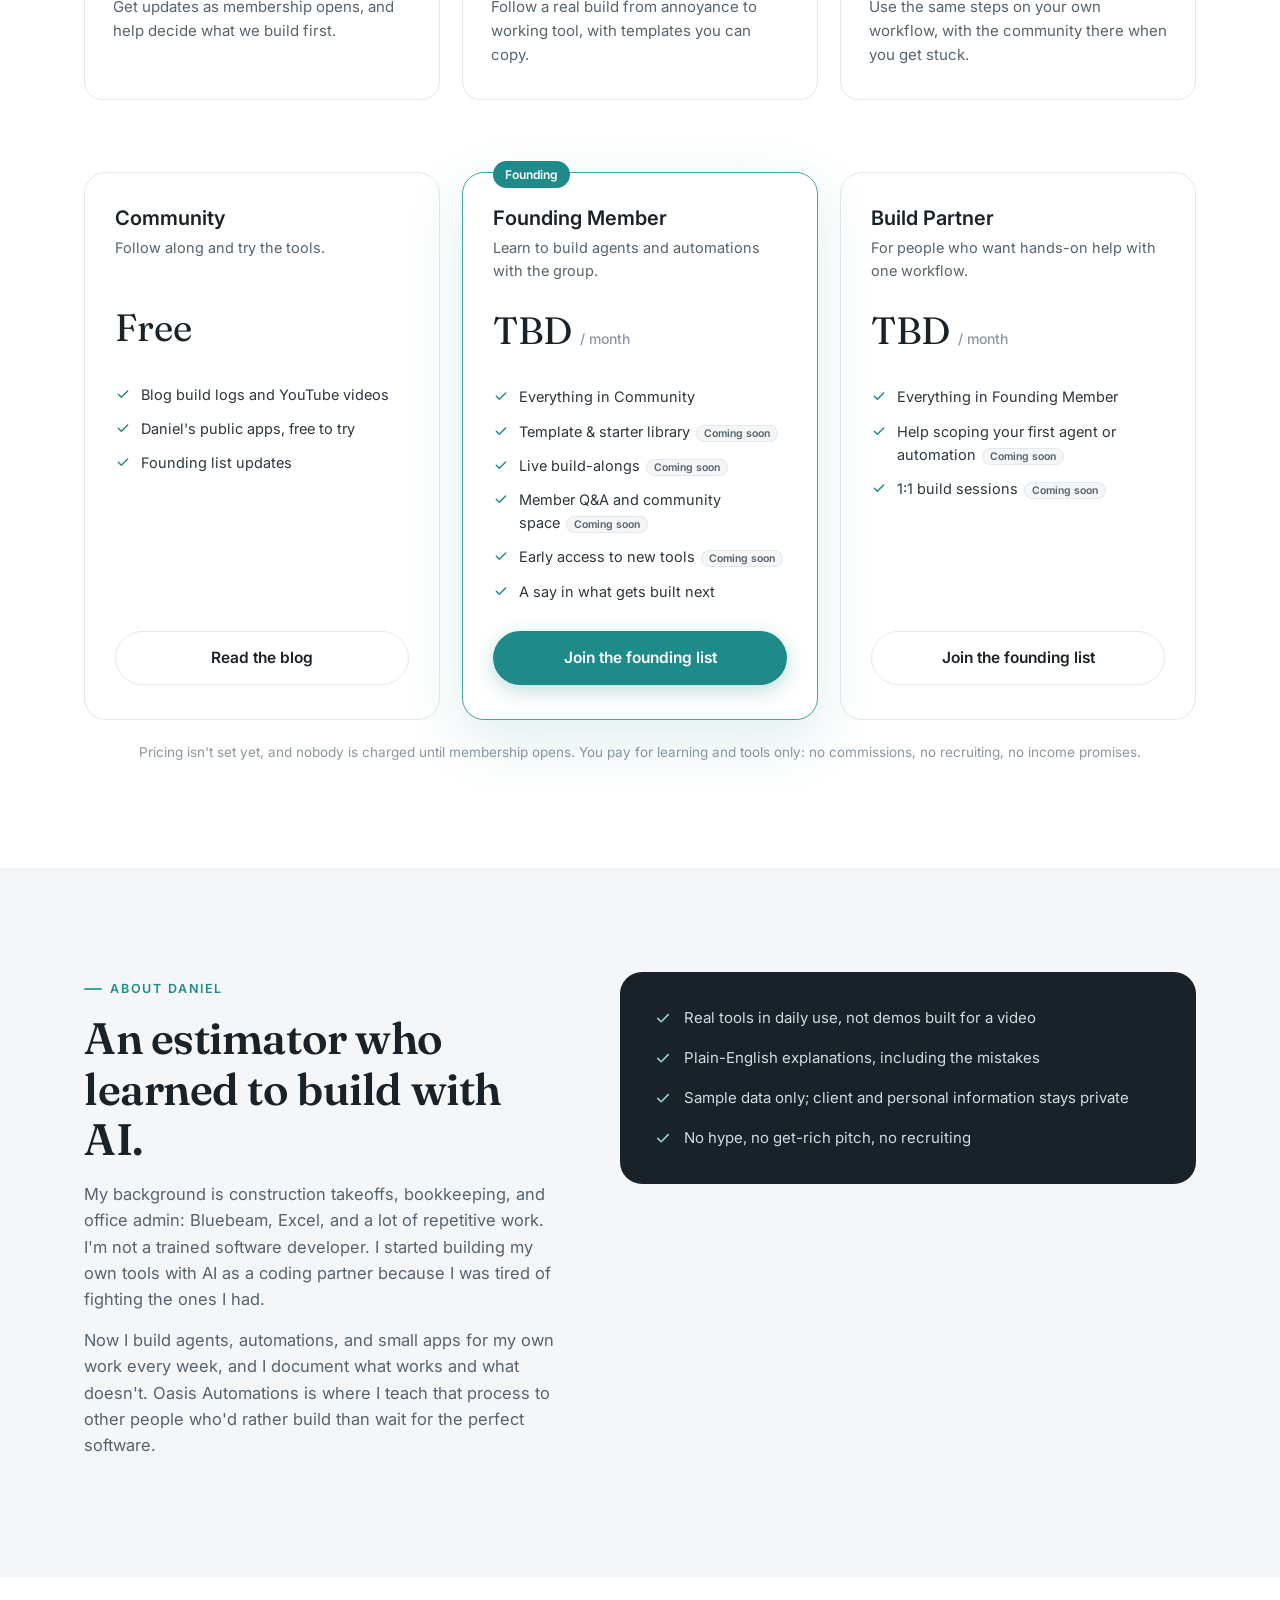
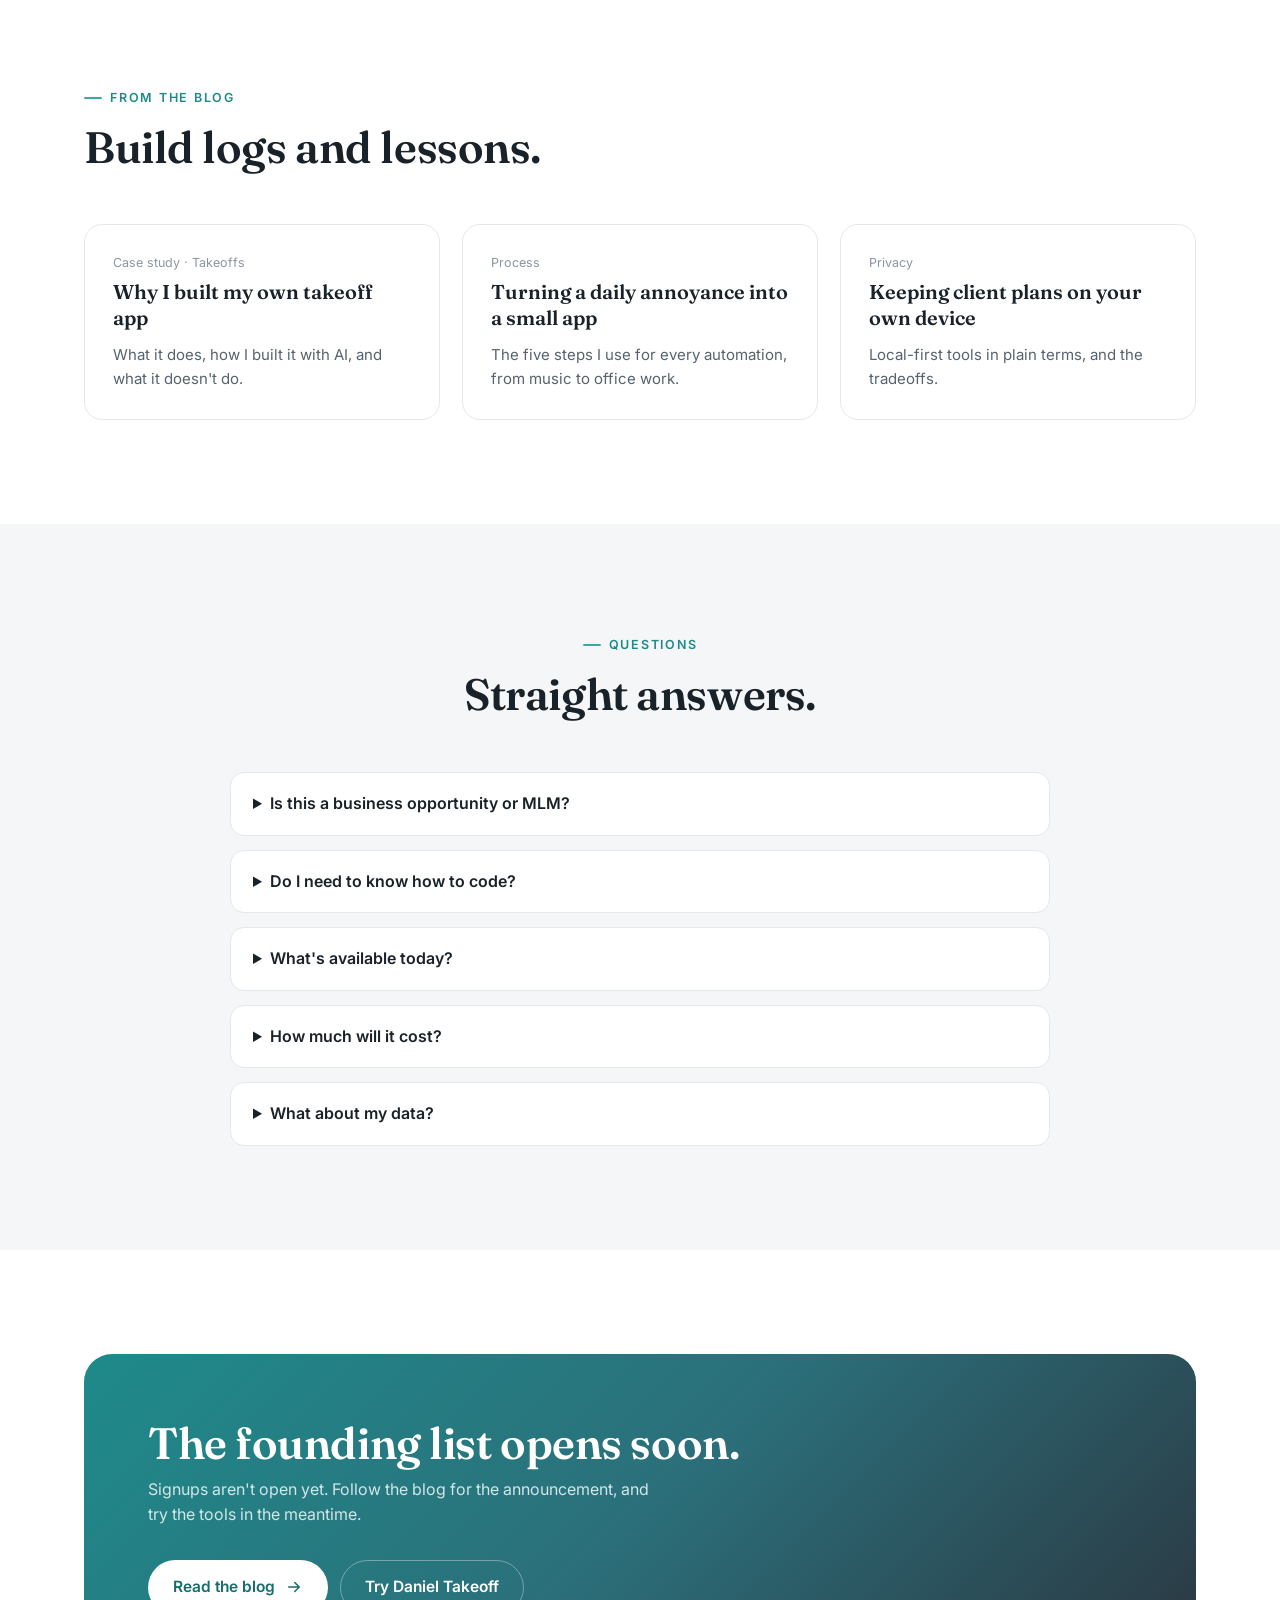
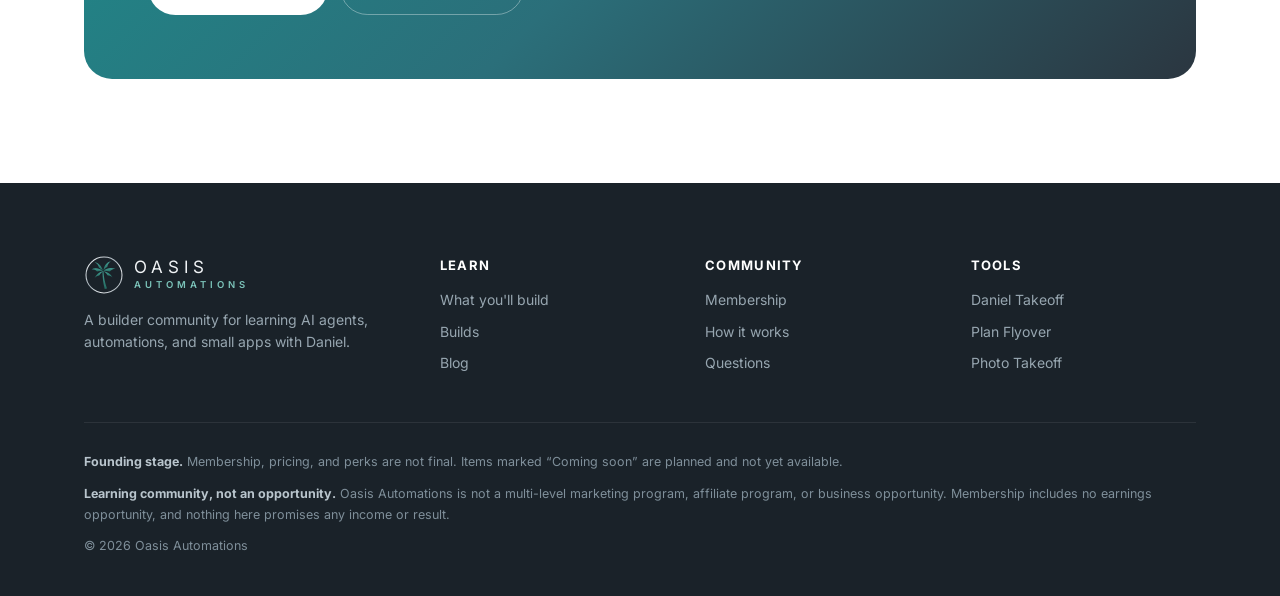
==== commit 6d7f11c9: "Rework homepage into membership landing for builder community; new logo everywhere; blog CTAs and co" ====
--- a/index.html
+++ b/index.html
@@ -3,8 +3,16 @@
 <head>
 <meta charset="utf-8">
 <meta name="viewport" content="width=device-width, initial-scale=1">
-<title>Oasis Automations — Concept</title>
-<meta name="description" content="Oasis Automations (concept): AI agents, business tools, education, and travel perks for people building freedom for their families.">
+<title>Oasis Automations · Learn to build AI agents and automations</title>
+<meta name="description" content="Oasis Automations is a membership community for learning to build AI agents, automations, and small apps with Daniel. Founding list opening soon.">
+<meta property="og:title" content="Oasis Automations">
+<meta property="og:description" content="Learn to build AI agents and automations. A builder community in its founding stage.">
+<meta property="og:image" content="https://oasisautomations.github.io/oasis/blog/assets/og.jpg">
+<meta name="theme-color" content="#1a2229">
+<link rel="icon" href="assets/logo/badge.svg" type="image/svg+xml">
+<link rel="icon" href="assets/logo/favicon-32.png" sizes="32x32" type="image/png">
+<link rel="apple-touch-icon" href="assets/logo/apple-touch-icon.png">
+<link rel="manifest" href="manifest.webmanifest">
 <link rel="preconnect" href="https://fonts.googleapis.com">
 <link rel="preconnect" href="https://fonts.gstatic.com" crossorigin>
 <link href="https://fonts.googleapis.com/css2?family=Inter:wght@400;500;600;700&family=Fraunces:opsz,wght@9..144,500;9..144,600&display=swap" rel="stylesheet">
@@ -194,6 +202,35 @@
   .head{margin-bottom:36px}
   .hero-ctas .btn{flex:1;justify-content:center}
 }
+
+/* membership landing additions */
+.logo img{width:40px;height:40px}
+.logo .wm{display:flex;flex-direction:column;line-height:1.1}
+.logo .wm b{font-weight:400;font-size:17px;letter-spacing:.3em;color:var(--charcoal)}
+.logo .wm span{font-weight:600;font-size:9.5px;letter-spacing:.42em;color:var(--teal);margin-top:3px}
+footer .logo .wm b{color:#f1f4f6}footer .logo .wm span{color:#7cc4ba}
+.status{font-size:11px;font-weight:600;padding:3px 9px;border-radius:999px;white-space:nowrap}
+.status.now{background:rgba(143,214,207,.18);color:#8fd6cf}
+.status.soon{background:rgba(255,255,255,.08);color:#b9c5cd;border:1px solid rgba(255,255,255,.14)}
+.soon-tag{font-size:10.5px;font-weight:600;color:var(--steel);border:1px solid var(--line);background:var(--fog);padding:1px 7px;border-radius:999px;margin-left:6px;white-space:nowrap}
+.build{display:flex;flex-direction:column}
+.build p{flex:1}
+.build .go{margin-top:16px;font-weight:600;font-size:14.5px;color:var(--teal-d);display:inline-flex;gap:6px;align-items:center}
+.build .kind{font-size:11.5px;font-weight:600;letter-spacing:.1em;text-transform:uppercase;color:var(--mist);margin-bottom:6px}
+.about p{color:var(--steel);font-size:16.5px;margin-bottom:14px}
+.about-card{background:var(--charcoal);color:#cfdbe1;border-radius:22px;padding:34px;display:grid;gap:16px}
+.about-card div{display:flex;gap:12px;align-items:flex-start;font-size:15px}
+.about-card svg{color:#8fd6cf;flex:none;margin-top:3px}
+.faq{max-width:820px;margin:0 auto;display:grid;gap:14px}
+.faq details{background:#fff;border:1px solid var(--line);border-radius:14px;padding:18px 22px}
+.faq summary{cursor:pointer;font-weight:600;color:var(--charcoal);font-size:16px}
+.faq details p{color:var(--steel);margin-top:10px;font-size:15px}
+.posts3 a.card{display:flex;flex-direction:column}
+.posts3 .meta{font-size:12.5px;color:var(--mist);margin-bottom:6px}
+.posts3 h3{font-family:var(--serif);font-size:20px;line-height:1.3}
+.posts3 p{margin-top:6px}
+.tier.featured::before{content:"Founding"}
+.tier ul{align-content:start}
 </style>
 </head>
 <body>
@@ -246,18 +283,18 @@
   </defs>
 </svg>
 
-<div class="concept-bar"><b>Concept preview</b> · Oasis Automations is in the idea stage. Nothing here is live, for sale, or final.</div>
+<div class="concept-bar"><b>Founding stage</b> · Oasis Automations is just getting started. Anything marked “Coming soon” is planned, not live yet.</div>
 
 <nav>
   <div class="wrap">
     <a href="#top" class="logo">
-      <svg width="34" height="34" viewBox="0 0 40 40" aria-hidden="true"><defs><linearGradient id="lg" x1="0" y1="0" x2="1" y2="1"><stop offset="0" stop-color="#3fa7a0"/><stop offset="1" stop-color="#1f6f7a"/></linearGradient></defs><rect width="40" height="40" rx="11" fill="url(#lg)"/><path d="M20 9c-2 4-7 9-7 14a7 7 0 0 0 14 0c0-5-5-10-7-14Z" fill="none" stroke="#fff" stroke-width="2.2" stroke-linejoin="round"/><path d="M13 30c3 1.5 11 1.5 14 0" stroke="#cdeceb" stroke-width="2" fill="none" stroke-linecap="round"/></svg>
-      <span>Oasis Automations<small>Member organization</small></span>
+      <img src="assets/logo/badge.svg" alt="">
+      <span class="wm"><b>OASIS</b><span>AUTOMATIONS</span></span>
     </a>
     <div class="links" id="links">
-      <a href="#agents">AI Agents</a><a href="#toolkit">Toolkit</a><a href="#academy">Academy</a><a href="#perks">Perks</a><a href="#membership">Membership</a><a href="blog/">Blog</a>
-    </div>
-    <a href="#membership" class="btn btn-primary nav-cta">Become a Seller</a>
+      <a href="#learn">What you'll build</a><a href="#builds">Builds</a><a href="#membership">Membership</a><a href="#about">About</a><a href="blog/">Blog</a>
+    </div>
+    <a href="#join" class="btn btn-primary nav-cta">Join the founding list</a>
     <button class="menu-btn" aria-label="Menu" onclick="document.getElementById('links').classList.toggle('open')"><svg width="26" height="26" viewBox="0 0 24 24" fill="none" stroke="currentColor" stroke-width="2" stroke-linecap="round"><path d="M4 7h16M4 12h16M4 17h16"/></svg></button>
   </div>
 </nav>
@@ -265,238 +302,172 @@
 <header class="hero" id="top">
   <div class="wrap hero-grid">
     <div>
-      <span class="eyebrow">Freedom · Travel · Family</span>
-      <h1>Oasis Automations. <em>Build freedom</em> for your family.</h1>
-      <p class="lead">AI agents, business tools, education, and travel perks for people building freedom for their families. One membership, one calm place to learn, sell, and grow.</p>
+      <span class="eyebrow">AI agents &amp; automation · Builder community</span>
+      <h1>Learn to build AI agents and automations. <em>Build them with me.</em></h1>
+      <p class="lead">Oasis Automations is a membership community for people who want to build their own AI agents, automations, and small apps, no computer science degree required. I'm Daniel. I build real tools with AI, and I show exactly how.</p>
       <div class="hero-ctas">
-        <a href="#membership" class="btn btn-primary">Become a Seller <svg width="18" height="18"><use href="#i-arrow"/></svg></a>
-        <a href="#how" class="btn btn-ghost">Explore Membership</a>
+        <a href="#join" class="btn btn-primary">Join the founding list <svg width="18" height="18"><use href="#i-arrow"/></svg></a>
+        <a href="#builds" class="btn btn-ghost">See what I've built</a>
       </div>
       <div class="pillars">
-        <span class="pill">AI agent catalog</span><span class="pill">Seller toolkit</span><span class="pill">Tax &amp; compliance bots</span><span class="pill">Oasis Academy</span><span class="pill">Travel perks</span>
-      </div>
-    </div>
-    <div class="dash" aria-label="Member back office preview (illustrative)">
-      <div class="dash-top"><div class="dots"><i></i><i></i><i></i></div><span>Member back office · preview</span></div>
-      <div class="dash-row"><span class="ic"><svg width="18" height="18"><use href="#i-bot"/></svg></span><div>Agent catalog<small>Ready-made bots for small businesses</small></div><span class="tag">Sell</span></div>
-      <div class="dash-row"><span class="ic"><svg width="18" height="18"><use href="#i-chart"/></svg></span><div>Sales tracker<small>Your referral link and orders</small></div><span class="tag">Track</span></div>
-      <div class="dash-row"><span class="ic"><svg width="18" height="18"><use href="#i-clock"/></svg></span><div>Compliance calendar<small>Deadlines and reminders</small></div><span class="tag">Stay current</span></div>
-      <div class="dash-row"><span class="ic"><svg width="18" height="18"><use href="#i-play"/></svg></span><div>Oasis Academy<small>Courses, each paired with a bot</small></div><span class="tag">Learn</span></div>
-      <div class="dash-row" style="margin-bottom:0"><span class="ic"><svg width="18" height="18"><use href="#i-plane"/></svg></span><div>Travel portal<small>Member discounts</small></div><span class="tag">Perk</span></div>
+        <span class="pill">AI agents</span><span class="pill">Workflow automations</span><span class="pill">Small web apps</span><span class="pill">Templates</span><span class="pill">Build-alongs</span>
+      </div>
+    </div>
+    <div class="dash" aria-label="What founding members get">
+      <div class="dash-top"><div class="dots"><i></i><i></i><i></i></div><span>Founding membership · status</span></div>
+      <div class="dash-row"><span class="ic"><svg width="18" height="18"><use href="#i-hammer"/></svg></span><div>Daniel's apps &amp; tools<small>Free to try today</small></div><span class="status now">Available</span></div>
+      <div class="dash-row"><span class="ic"><svg width="18" height="18"><use href="#i-doc"/></svg></span><div>Build logs on the blog<small>How each tool was made</small></div><span class="status now">Available</span></div>
+      <div class="dash-row"><span class="ic"><svg width="18" height="18"><use href="#i-form"/></svg></span><div>Template &amp; starter library<small>Prompts, checklists, app starters</small></div><span class="status soon">Coming soon</span></div>
+      <div class="dash-row"><span class="ic"><svg width="18" height="18"><use href="#i-play"/></svg></span><div>Live build-alongs<small>Build a real tool together</small></div><span class="status soon">Coming soon</span></div>
+      <div class="dash-row" style="margin-bottom:0"><span class="ic"><svg width="18" height="18"><use href="#i-chat"/></svg></span><div>Member Q&amp;A &amp; community<small>Ask, share, get unstuck</small></div><span class="status soon">Coming soon</span></div>
     </div>
   </div>
   <svg class="wave" viewBox="0 0 1440 70" preserveAspectRatio="none" aria-hidden="true"><path d="M0 40c240 30 480 30 720 10s480-30 720 0v20H0Z" fill="currentColor"/></svg>
 </header>
 
-<!-- 2. AI agents -->
-<section id="agents">
-  <div class="wrap split">
-    <div>
-      <span class="eyebrow">AI agents to sell</span>
-      <h2>A ready-made agent catalog for small businesses.</h2>
-      <p class="lead">Show a working demo bot, help the business owner get set up, and earn on the sale. No coding, no inventory.</p>
-      <div class="earn">
-        <div><b>Setup fee</b><span>Paid by the client for getting their agent configured and launched.</span></div>
-        <div><b>Affiliate commission</b><span>Earned on agent platform subscriptions you sell.</span></div>
-      </div>
-      <div class="note"><svg width="20" height="20"><use href="#i-info"/></svg><span>You earn from real product sales, not from signing people up. Rates come from the partner platform and will be published once finalized.</span></div>
+<!-- What you'll learn to build -->
+<section id="learn">
+  <div class="wrap">
+    <div class="head">
+      <span class="eyebrow">What you'll learn to build</span>
+      <h2>Practical AI, aimed at the work you already do.</h2>
+      <p class="lead">Not theory and not hype. Each topic starts with a real annoyance and ends with a tool that handles it.</p>
+    </div>
+    <div class="grid g3">
+      <div class="card"><span class="icon"><svg><use href="#i-bot"/></svg></span><h3>AI agents that do one job well</h3><p>Assistants that read, sort, draft, and remind, scoped to a single task you actually repeat.</p></div>
+      <div class="card"><span class="icon"><svg><use href="#i-link"/></svg></span><h3>Workflow automations</h3><p>Spreadsheets, checklists, and email steps that run themselves, so you stop retyping the same things.</p></div>
+      <div class="card"><span class="icon"><svg><use href="#i-globe"/></svg></span><h3>Small apps on your own device</h3><p>Browser apps that install like a phone app, work offline, and keep data local. No servers to babysit.</p></div>
+      <div class="card"><span class="icon"><svg><use href="#i-chat"/></svg></span><h3>Describing the job to AI</h3><p>Explain a tool the way you'd explain it to a new hire, and report bugs like a punch list.</p></div>
+      <div class="card"><span class="icon"><svg><use href="#i-check-list"/></svg></span><h3>Testing and knowing when it's done</h3><p>Sample data, honest limits, and the discipline to fix what bugs you and then stop.</p></div>
+      <div class="card"><span class="icon"><svg><use href="#i-shield"/></svg></span><h3>Keeping data private</h3><p>Local-first by default, so client and personal information stays where it belongs.</p></div>
+    </div>
+  </div>
+</section>
+
+<!-- Builds / case studies -->
+<section id="builds" class="bg-fog">
+  <div class="wrap">
+    <div class="head">
+      <span class="eyebrow">Built in the open</span>
+      <h2>Real tools, built with AI, used every week.</h2>
+      <p class="lead">These are the case studies the community learns from. Each one started as a daily annoyance. They're free to try, and the build stories are on the blog.</p>
     </div>
     <div class="grid g2">
-      <div class="card agent"><span class="icon"><svg><use href="#i-key"/></svg></span><div><h3>Real estate agents</h3><p>Lead follow-up, showing scheduling, and open house reminders.</p></div></div>
-      <div class="card agent"><span class="icon"><svg><use href="#i-hammer"/></svg></span><div><h3>Contractors &amp; trades</h3><p>Lead intake, job scheduling, and estimate reminders.</p></div></div>
-      <div class="card agent"><span class="icon"><svg><use href="#i-ledger"/></svg></span><div><h3>Bookkeepers</h3><p>Document collection, client reminders, and month-end checklists.</p></div></div>
-      <div class="card agent"><span class="icon"><svg><use href="#i-home"/></svg></span><div><h3>Home services</h3><p>After-hours answering, booking, and review requests.</p></div></div>
-      <div class="card agent"><span class="icon"><svg><use href="#i-store"/></svg></span><div><h3>Salons &amp; restaurants</h3><p>Appointments, reservations, FAQs, and promo announcements.</p></div></div>
-      <div class="card agent"><span class="icon"><svg><use href="#i-chat"/></svg></span><div><h3>Demo bots</h3><p>Live examples you can show a client in the first meeting.</p></div></div>
-    </div>
-  </div>
-</section>
-
-<!-- 3. Toolkit -->
-<section id="toolkit" class="bg-fog">
-  <div class="wrap">
-    <div class="head center">
-      <span class="eyebrow">Seller toolkit</span>
-      <h2>Everything you need to sell with confidence.</h2>
-      <p class="lead">A polished back office that makes a one-person business look and run like a team.</p>
-    </div>
-    <div class="tool-list" style="max-width:920px;margin:0 auto">
-      <div class="tool"><span class="icon"><svg><use href="#i-slides"/></svg></span>Pitch scripts &amp; slide decks</div>
-      <div class="tool"><span class="icon"><svg><use href="#i-link"/></svg></span>Personal referral link</div>
-      <div class="tool"><span class="icon"><svg><use href="#i-chart"/></svg></span>Sales tracker dashboard</div>
-      <div class="tool"><span class="icon"><svg><use href="#i-users"/></svg></span>Simple CRM for your clients</div>
-      <div class="tool"><span class="icon"><svg><use href="#i-mail"/></svg></span>Email templates</div>
-      <div class="tool"><span class="icon"><svg><use href="#i-cal"/></svg></span>Booking calendar</div>
-      <div class="tool"><span class="icon"><svg><use href="#i-globe"/></svg></span>Your own branded landing page</div>
-      <div class="tool"><span class="icon"><svg><use href="#i-play"/></svg></span>Training videos &amp; weekly calls</div>
-    </div>
-  </div>
-</section>
-
-<!-- 4. Tax & compliance -->
-<section class="tax" id="tax">
-  <div class="wrap">
-    <div class="head">
-      <span class="eyebrow">Tax &amp; compliance bots</span>
-      <h2>Stay on top of the paperwork that sinks small businesses.</h2>
-      <p class="lead">For your own business and for the clients you serve. The bots organize, remind, and explain.</p>
-    </div>
-    <div class="grid g3">
-      <div class="card"><span class="icon"><svg><use href="#i-clock"/></svg></span><h3>Deadline tracker</h3><p>Reminders before the dates that matter.</p>
-        <div class="deadlines"><span>Quarterly estimates</span><span>CA $800 franchise tax</span><span>Statements of Information</span><span>License renewals</span></div></div>
-      <div class="card"><span class="icon"><svg><use href="#i-doc"/></svg></span><h3>IRS / FTB notice reader</h3><p>Snap a photo of a letter. Get a plain-English summary of what it says, what's owed, and the lowest-cost way to pay.</p></div>
-      <div class="card"><span class="icon"><svg><use href="#i-car"/></svg></span><h3>Expense &amp; mileage logger</h3><p>Capture receipts and miles as you go, sorted into Schedule C categories.</p></div>
-      <div class="card"><span class="icon"><svg><use href="#i-form"/></svg></span><h3>1099 / W-9 helper</h3><p>Collect W-9s from contractors and keep year-end totals ready for 1099s.</p></div>
-      <div class="card"><span class="icon"><svg><use href="#i-check-list"/></svg></span><h3>Compliance checklist bot</h3><p>Business licenses, sales tax permits, contractor licenses, and insurance renewals.</p></div>
-      <div class="card" style="background:var(--slate);border-color:var(--slate)"><span class="icon" style="background:rgba(143,214,207,.15);color:#8fd6cf"><svg><use href="#i-shield"/></svg></span><h3 style="color:#fff">Filed by a pro</h3><p style="color:#b9c5cd">Bots don't file for you. Returns and filings go through a CPA or enrolled agent partner.</p></div>
-    </div>
-  </div>
-</section>
-
-<!-- 5. Academy -->
-<section class="academy" id="academy">
-  <div class="wrap">
-    <div class="head">
-      <span class="eyebrow">Oasis Academy</span>
-      <h2>Learn it, then use the bot that does it.</h2>
-      <p class="lead">Every course is paired with a bot, so members leave each lesson with a working tool, not just notes.</p>
-    </div>
-    <div class="grid g3">
-      <div class="course"><span class="num">01</span><span class="icon"><svg><use href="#i-card"/></svg></span><h3>Credit</h3><p>How credit scores work, utilization, and how to dispute errors on your report.</p><div class="paired"><svg width="16" height="16"><use href="#i-bot"/></svg>Utilization tracker &amp; dispute letter bot</div></div>
-      <div class="course"><span class="num">02</span><span class="icon"><svg><use href="#i-building"/></svg></span><h3>Business Setup</h3><p>Forming an LLC, getting an EIN, licenses, and building business credit.</p><div class="paired"><svg width="16" height="16"><use href="#i-bot"/></svg>Business setup checklist bot</div></div>
-      <div class="course"><span class="num">03</span><span class="icon"><svg><use href="#i-scale"/></svg></span><h3>Trusts &amp; Asset Protection</h3><p>What trusts, wills, and holding companies do, and when to talk to an attorney.</p><div class="paired"><svg width="16" height="16"><use href="#i-bot"/></svg>Attorney-prep bot</div></div>
-      <div class="course"><span class="num">04</span><span class="icon"><svg><use href="#i-receipt"/></svg></span><h3>Tax &amp; Compliance</h3><p>Estimates, deadlines, recordkeeping, and reading tax notices.</p><div class="paired"><svg width="16" height="16"><use href="#i-bot"/></svg>Deadline &amp; notice reader bots</div></div>
-      <div class="course"><span class="num">05</span><span class="icon"><svg><use href="#i-trend"/></svg></span><h3>Investing</h3><p>Budgeting, index funds, retirement accounts, and real estate basics.</p><div class="paired"><svg width="16" height="16"><use href="#i-bot"/></svg>Goal tracker bot</div></div>
-      <div class="course"><span class="num">06</span><span class="icon"><svg><use href="#i-target"/></svg></span><h3>Selling with Oasis</h3><p>How to demo, price, and set up AI agents for real clients.</p><div class="paired"><svg width="16" height="16"><use href="#i-bot"/></svg>Pitch practice bot</div></div>
-    </div>
-  </div>
-</section>
-
-<!-- 6. Personal development -->
-<section class="pd" id="growth">
-  <div class="wrap">
-    <div class="head center">
-      <span class="eyebrow">Personal development</span>
-      <h2>Grow the person behind the business.</h2>
-      <p class="lead">Freedom starts with how you show up every day: for yourself, your family, and your team.</p>
-    </div>
-    <div class="grid g3">
-      <div class="card"><span class="icon"><svg><use href="#i-flame"/></svg></span><h3>Habits &amp; discipline</h3><p>Morning routines and fitness, with a streak tracker to keep you consistent.</p></div>
-      <div class="card"><span class="icon"><svg><use href="#i-feather"/></svg></span><h3>Mindset &amp; emotional control</h3><p>Handle stress and frustration well, with a daily reflection and journaling bot.</p></div>
-      <div class="card"><span class="icon"><svg><use href="#i-focus"/></svg></span><h3>Focus &amp; deep work</h3><p>Time blocking and cutting distractions, with a planner bot.</p></div>
-      <div class="card"><span class="icon"><svg><use href="#i-sun"/></svg></span><h3>Faith &amp; purpose <span class="opt">Optional</span></h3><p>For members who want to build around their values and calling.</p></div>
-      <div class="card"><span class="icon"><svg><use href="#i-heart"/></svg></span><h3>Family &amp; relationships</h3><p>Communication, presence, and making real time for the people you're building for.</p></div>
-      <div class="card"><span class="icon"><svg><use href="#i-compass"/></svg></span><h3>Leadership</h3><p>Lead by example, build trust, and grow a team the right way.</p></div>
-    </div>
-  </div>
-</section>
-
-<!-- 7. Perks -->
-<section id="perks" class="bg-fog">
-  <div class="wrap">
-    <div class="head">
-      <span class="eyebrow">Member perks</span>
-      <h2>Work hard. Then go somewhere beautiful.</h2>
-    </div>
-    <div class="grid g2">
-      <div class="perk travel">
-        <span class="icon"><svg><use href="#i-plane"/></svg></span>
-        <h3>Discount travel portal</h3>
-        <p>Member pricing on hotels, resorts, and getaways, so the family trips you're working toward actually happen.</p>
-        <ul><li><svg width="18" height="18"><use href="#i-check"/></svg>Hotels &amp; resorts</li><li><svg width="18" height="18"><use href="#i-check"/></svg>Family vacation packages</li><li><svg width="18" height="18"><use href="#i-check"/></svg>Weekend getaways</li></ul>
-        <svg class="art" width="220" height="160" viewBox="0 0 220 160" fill="none" aria-hidden="true" opacity=".35"><path d="M0 140c40-10 80-10 120 0s70 10 100 0" stroke="currentColor" stroke-width="3"/><path d="M150 140V70" stroke="currentColor" stroke-width="4" stroke-linecap="round"/><path d="M150 72c-20-14-42-12-56-2M150 72c18-18 42-18 56-6M150 72c-6-22-24-34-40-34M150 72c10-22 30-30 46-28" stroke="currentColor" stroke-width="3" stroke-linecap="round"/><circle cx="60" cy="50" r="20" stroke="currentColor" stroke-width="3"/></svg>
-      </div>
-      <div class="perk">
-        <span class="icon"><svg><use href="#i-tag"/></svg></span>
-        <h3>Member pricing on tools</h3>
-        <p>Negotiated discounts on the software small businesses already pay for.</p>
-        <ul><li><svg width="18" height="18"><use href="#i-check"/></svg>Business software &amp; productivity apps</li><li><svg width="18" height="18"><use href="#i-check"/></svg>AI agent platform add-ons</li><li><svg width="18" height="18"><use href="#i-check"/></svg>CPA &amp; enrolled agent partner rates</li></ul>
-      </div>
-    </div>
-  </div>
-</section>
-
-<!-- 8. Recognition -->
-<section id="recognition">
-  <div class="wrap">
-    <div class="head center">
-      <span class="eyebrow">Recognition</span>
-      <h2>Celebrate the people doing the work.</h2>
-      <p class="lead">Ranks are earned through product sales to real customers, never by recruiting.</p>
-    </div>
-    <div class="ranks">
-      <div class="rank"><svg class="badge" viewBox="0 0 80 80"><circle cx="40" cy="40" r="34" fill="#eaf6f5" stroke="#cdeceb" stroke-width="3"/><path d="M40 20c-4 8-12 15-12 23a12 12 0 0 0 24 0c0-8-8-15-12-23Z" fill="none" stroke="#3fa7a0" stroke-width="3"/></svg><h3>Spring</h3><p>Your first sale</p></div>
-      <div class="rank"><svg class="badge" viewBox="0 0 80 80"><circle cx="40" cy="40" r="34" fill="#d8efee" stroke="#a9dbd7" stroke-width="3"/><path d="M40 52V30M40 32c-8-6-16-5-21 0M40 32c7-7 16-7 21-2M40 32c-2-8-9-12-15-12M40 32c4-8 11-11 17-10" fill="none" stroke="#1f8a8a" stroke-width="3" stroke-linecap="round"/><path d="M24 56c10-3 22-3 32 0" stroke="#1f8a8a" stroke-width="3" fill="none" stroke-linecap="round"/></svg><h3>Palm</h3><p>Consistent monthly sales</p></div>
-      <div class="rank"><svg class="badge" viewBox="0 0 80 80"><circle cx="40" cy="40" r="34" fill="#2b6f7a"/><path d="M22 48c6-4 12-4 18 0s12 4 18 0M22 38c6-4 12-4 18 0s12 4 18 0" stroke="#cdeceb" stroke-width="3" fill="none" stroke-linecap="round"/></svg><h3>Lagoon</h3><p>Top sellers of the quarter</p></div>
-      <div class="rank"><svg class="badge" viewBox="0 0 80 80"><circle cx="40" cy="40" r="34" fill="#1a2229" stroke="#3fa7a0" stroke-width="3"/><path d="M40 22l5 11 12 1-9 8 3 12-11-6-11 6 3-12-9-8 12-1 5-11Z" fill="#8fd6cf"/></svg><h3>Oasis</h3><p>Our highest recognition</p></div>
-    </div>
-    <div class="rec-feats">
-      <div class="card"><span class="icon"><svg><use href="#i-sparkle"/></svg></span><h3>Rank badges</h3><p>Displayed on your profile and branded landing page.</p></div>
-      <div class="card"><span class="icon"><svg><use href="#i-podium"/></svg></span><h3>Leaderboards</h3><p>Monthly and quarterly, based on customer sales.</p></div>
-      <div class="card"><span class="icon"><svg><use href="#i-trophy"/></svg></span><h3>Trip rewards</h3><p>Destination trips for top sellers. Bring the family.</p></div>
-    </div>
-  </div>
-</section>
-
-<!-- 9. How it works + tiers -->
-<section id="how" class="bg-fog">
+      <a class="card build" href="https://oasisautomations.github.io/daniel-takeoff/"><div class="kind">Estimating</div><h3>Daniel Takeoff</h3><p>A browser takeoff tool for PDF plans: scale, lengths, areas, counts, and clean quantity sheets that export to Excel. Plans never leave your device.</p><span class="go">Open the app <svg width="16" height="16"><use href="#i-arrow"/></svg></span></a>
+      <a class="card build" href="https://oasisautomations.github.io/plan-flyover/"><div class="kind">Visualization</div><h3>Plan Flyover</h3><p>Turns a floor plan into a 3D model you can spin around and walk through. Everything stays on the device.</p><span class="go">Open the app <svg width="16" height="16"><use href="#i-arrow"/></svg></span></a>
+      <a class="card build" href="https://oasisautomations.github.io/photo-takeoff/"><div class="kind">Field measuring</div><h3>Photo Takeoff</h3><p>Measures lengths, areas, and counts from a photo, using a known rectangle as the reference.</p><span class="go">Open the app <svg width="16" height="16"><use href="#i-arrow"/></svg></span></a>
+      <a class="card build" href="blog/small-annoyance-small-app/"><div class="kind">Everyday annoyance</div><h3>Daniel Car</h3><p>A simple music player with big controls and crossfades that keep working in the background. A small fix for a daily irritation.</p><span class="go">Read the build story <svg width="16" height="16"><use href="#i-arrow"/></svg></span></a>
+    </div>
+  </div>
+</section>
+
+<!-- How it works + tiers -->
+<section id="how">
   <div class="wrap">
     <div class="head center">
       <span class="eyebrow">How it works</span>
-      <h2>Three simple steps.</h2>
+      <h2>Learn by building.</h2>
     </div>
     <div class="steps">
-      <div class="step"><div class="n">01</div><h3>Join</h3><p>Pick a membership and set up your back office, referral link, and branded page.</p></div>
-      <div class="step"><div class="n">02</div><h3>Learn</h3><p>Work through Oasis Academy and practice with the demo bots and pitch scripts.</p></div>
-      <div class="step"><div class="n">03</div><h3>Sell</h3><p>Help local businesses launch AI agents. Earn setup fees and affiliate commissions on what you sell.</p></div>
+      <div class="step"><div class="n">01</div><h3>Join the founding list</h3><p>Get updates as membership opens, and help decide what we build first.</p></div>
+      <div class="step"><div class="n">02</div><h3>Build along</h3><p>Follow a real build from annoyance to working tool, with templates you can copy.</p></div>
+      <div class="step"><div class="n">03</div><h3>Ship your own tool</h3><p>Use the same steps on your own workflow, with the community there when you get stuck.</p></div>
     </div>
 
     <div class="tiers" id="membership">
       <div class="tier">
-        <h3>Member</h3><p class="who">For learning and perks.</p>
+        <h3>Community</h3><p class="who">Follow along and try the tools.</p>
+        <div class="price">Free</div>
+        <ul>
+          <li><svg width="16" height="16"><use href="#i-check"/></svg><span>Blog build logs and YouTube videos</span></li>
+          <li><svg width="16" height="16"><use href="#i-check"/></svg><span>Daniel's public apps, free to try</span></li>
+          <li><svg width="16" height="16"><use href="#i-check"/></svg><span>Founding list updates</span></li>
+        </ul>
+        <a href="blog/" class="btn btn-outline">Read the blog</a>
+      </div>
+      <div class="tier featured">
+        <h3>Founding Member</h3><p class="who">Learn to build agents and automations with the group.</p>
         <div class="price">TBD <small>/ month</small></div>
         <ul>
-          <li><svg width="16" height="16"><use href="#i-check"/></svg>Oasis Academy courses</li>
-          <li><svg width="16" height="16"><use href="#i-check"/></svg>Personal development track</li>
-          <li><svg width="16" height="16"><use href="#i-check"/></svg>Travel portal &amp; tool discounts</li>
-          <li><svg width="16" height="16"><use href="#i-check"/></svg>Tax &amp; compliance bots for your own business</li>
+          <li><svg width="16" height="16"><use href="#i-check"/></svg><span>Everything in Community</span></li>
+          <li><svg width="16" height="16"><use href="#i-check"/></svg><span>Template &amp; starter library<span class="soon-tag">Coming soon</span></span></li>
+          <li><svg width="16" height="16"><use href="#i-check"/></svg><span>Live build-alongs<span class="soon-tag">Coming soon</span></span></li>
+          <li><svg width="16" height="16"><use href="#i-check"/></svg><span>Member Q&amp;A and community space<span class="soon-tag">Coming soon</span></span></li>
+          <li><svg width="16" height="16"><use href="#i-check"/></svg><span>Early access to new tools<span class="soon-tag">Coming soon</span></span></li>
+          <li><svg width="16" height="16"><use href="#i-check"/></svg><span>A say in what gets built next</span></li>
         </ul>
-        <a href="#" class="btn btn-outline">Explore Membership</a>
-      </div>
-      <div class="tier featured">
-        <h3>Seller</h3><p class="who">For people selling AI agents to businesses.</p>
+        <a href="#join" class="btn btn-primary">Join the founding list</a>
+      </div>
+      <div class="tier">
+        <h3>Build Partner</h3><p class="who">For people who want hands-on help with one workflow.</p>
         <div class="price">TBD <small>/ month</small></div>
         <ul>
-          <li><svg width="16" height="16"><use href="#i-check"/></svg>Everything in Member</li>
-          <li><svg width="16" height="16"><use href="#i-check"/></svg>Agent catalog &amp; demo bots</li>
-          <li><svg width="16" height="16"><use href="#i-check"/></svg>Full seller toolkit &amp; CRM</li>
-          <li><svg width="16" height="16"><use href="#i-check"/></svg>Branded landing page</li>
-          <li><svg width="16" height="16"><use href="#i-check"/></svg>Weekly training calls</li>
-          <li><svg width="16" height="16"><use href="#i-check"/></svg>Rank badges &amp; trip reward eligibility</li>
+          <li><svg width="16" height="16"><use href="#i-check"/></svg><span>Everything in Founding Member</span></li>
+          <li><svg width="16" height="16"><use href="#i-check"/></svg><span>Help scoping your first agent or automation<span class="soon-tag">Coming soon</span></span></li>
+          <li><svg width="16" height="16"><use href="#i-check"/></svg><span>1:1 build sessions<span class="soon-tag">Coming soon</span></span></li>
         </ul>
-        <a href="#" class="btn btn-primary">Become a Seller</a>
-      </div>
-      <div class="tier">
-        <h3>Business</h3><p class="who">For owners who want agents set up for them.</p>
-        <div class="price">TBD <small>/ month</small></div>
-        <ul>
-          <li><svg width="16" height="16"><use href="#i-check"/></svg>Done-for-you AI agent setup</li>
-          <li><svg width="16" height="16"><use href="#i-check"/></svg>Tax &amp; compliance bot suite</li>
-          <li><svg width="16" height="16"><use href="#i-check"/></svg>CPA / enrolled agent partner access</li>
-          <li><svg width="16" height="16"><use href="#i-check"/></svg>Member tool pricing</li>
-        </ul>
-        <a href="#" class="btn btn-outline">Talk to a Seller</a>
-      </div>
-    </div>
-    <p style="text-align:center;color:var(--mist);font-size:13.5px;margin-top:22px">Pricing to be determined. Commissions are paid on product sales only. Any referral bonus is limited to a single level.</p>
-  </div>
-</section>
-
-<section style="padding-bottom:0">
+        <a href="#join" class="btn btn-outline">Join the founding list</a>
+      </div>
+    </div>
+    <p style="text-align:center;color:var(--mist);font-size:13.5px;margin-top:22px">Pricing isn't set yet, and nobody is charged until membership opens. You pay for learning and tools only: no commissions, no recruiting, no income promises.</p>
+  </div>
+</section>
+
+<!-- About -->
+<section id="about" class="bg-fog">
+  <div class="wrap split about">
+    <div>
+      <span class="eyebrow">About Daniel</span>
+      <h2>An estimator who learned to build with AI.</h2>
+      <p>My background is construction takeoffs, bookkeeping, and office admin: Bluebeam, Excel, and a lot of repetitive work. I'm not a trained software developer. I started building my own tools with AI as a coding partner because I was tired of fighting the ones I had.</p>
+      <p>Now I build agents, automations, and small apps for my own work every week, and I document what works and what doesn't. Oasis Automations is where I teach that process to other people who'd rather build than wait for the perfect software.</p>
+    </div>
+    <div class="about-card">
+      <div><svg width="18" height="18"><use href="#i-check"/></svg><span>Real tools in daily use, not demos built for a video</span></div>
+      <div><svg width="18" height="18"><use href="#i-check"/></svg><span>Plain-English explanations, including the mistakes</span></div>
+      <div><svg width="18" height="18"><use href="#i-check"/></svg><span>Sample data only; client and personal information stays private</span></div>
+      <div><svg width="18" height="18"><use href="#i-check"/></svg><span>No hype, no get-rich pitch, no recruiting</span></div>
+    </div>
+  </div>
+</section>
+
+<!-- Latest posts -->
+<section id="latest">
+  <div class="wrap">
+    <div class="head">
+      <span class="eyebrow">From the blog</span>
+      <h2>Build logs and lessons.</h2>
+    </div>
+    <div class="grid g3 posts3">
+      <a class="card" href="blog/why-i-built-my-own-takeoff-app/"><div class="meta">Case study · Takeoffs</div><h3>Why I built my own takeoff app</h3><p>What it does, how I built it with AI, and what it doesn't do.</p></a>
+      <a class="card" href="blog/small-annoyance-small-app/"><div class="meta">Process</div><h3>Turning a daily annoyance into a small app</h3><p>The five steps I use for every automation, from music to office work.</p></a>
+      <a class="card" href="blog/keep-client-plans-on-your-device/"><div class="meta">Privacy</div><h3>Keeping client plans on your own device</h3><p>Local-first tools in plain terms, and the tradeoffs.</p></a>
+    </div>
+  </div>
+</section>
+
+<!-- FAQ -->
+<section id="faq" class="bg-fog">
+  <div class="wrap">
+    <div class="head center"><span class="eyebrow">Questions</span><h2>Straight answers.</h2></div>
+    <div class="faq">
+      <details><summary>Is this a business opportunity or MLM?</summary><p>No. Oasis Automations is a paid learning community. There's no selling, no recruiting, no commissions, and no income promises. You join to learn to build tools for your own work.</p></details>
+      <details><summary>Do I need to know how to code?</summary><p>No. I didn't when I started. You'll learn to describe what you need to AI, test it, and fix it. Comfort with a computer and a spreadsheet is enough.</p></details>
+      <details><summary>What's available today?</summary><p>The blog, the YouTube build logs, and my public apps, all free. Templates, build-alongs, member Q&amp;A, and the community space are planned for founding members and marked “Coming soon” until they're ready.</p></details>
+      <details><summary>How much will it cost?</summary><p>Pricing hasn't been set. Founding list members will hear first, and nobody is charged before membership opens.</p></details>
+      <details><summary>What about my data?</summary><p>The tools I build and teach are local-first where possible: your files stay on your device. In build-alongs we use sample data, never real client information.</p></details>
+    </div>
+  </div>
+</section>
+
+<section id="join" style="padding-bottom:0">
   <div class="wrap">
     <div class="cta">
-      <div><h2>Your oasis starts here.</h2><p>Tools that work, skills that last, and time for the people who matter most.</p></div>
-      <a href="#membership" class="btn btn-white">Become a Seller <svg width="18" height="18"><use href="#i-arrow"/></svg></a>
+      <div><h2>The founding list opens soon.</h2><p>Signups aren't open yet. Follow the blog for the announcement, and try the tools in the meantime.</p></div>
+      <div style="display:flex;gap:12px;flex-wrap:wrap">
+        <a href="blog/" class="btn btn-white">Read the blog <svg width="18" height="18"><use href="#i-arrow"/></svg></a>
+        <a href="https://oasisautomations.github.io/daniel-takeoff/" class="btn btn-ghost">Try Daniel Takeoff</a>
+      </div>
     </div>
   </div>
 </section>
@@ -505,18 +476,17 @@
   <div class="wrap">
     <div class="f-grid">
       <div>
-        <a href="#top" class="logo"><svg width="30" height="30" viewBox="0 0 40 40" aria-hidden="true"><rect width="40" height="40" rx="11" fill="#1f8a8a"/><path d="M20 9c-2 4-7 9-7 14a7 7 0 0 0 14 0c0-5-5-10-7-14Z" fill="none" stroke="#fff" stroke-width="2.2"/></svg>Oasis Automations</a>
-        <p style="margin-top:14px;max-width:300px">AI agents, business tools, education, and travel perks for people building freedom for their families.</p>
-      </div>
-      <div><h4>Platform</h4><ul><li><a href="#agents">AI Agents</a></li><li><a href="#toolkit">Seller Toolkit</a></li><li><a href="#tax">Tax &amp; Compliance</a></li></ul></div>
-      <div><h4>Grow</h4><ul><li><a href="#academy">Oasis Academy</a></li><li><a href="#growth">Personal Development</a></li><li><a href="#recognition">Recognition</a></li></ul></div>
-      <div><h4>Membership</h4><ul><li><a href="#perks">Perks</a></li><li><a href="#how">How it works</a></li><li><a href="#membership">Tiers</a></li><li><a href="blog/">Blog</a></li></ul></div>
+        <a href="#top" class="logo"><img src="assets/logo/mark.svg" alt=""><span class="wm"><b>OASIS</b><span>AUTOMATIONS</span></span></a>
+        <p style="margin-top:14px;max-width:300px">A builder community for learning AI agents, automations, and small apps with Daniel.</p>
+      </div>
+      <div><h4>Learn</h4><ul><li><a href="#learn">What you'll build</a></li><li><a href="#builds">Builds</a></li><li><a href="blog/">Blog</a></li></ul></div>
+      <div><h4>Community</h4><ul><li><a href="#membership">Membership</a></li><li><a href="#how">How it works</a></li><li><a href="#faq">Questions</a></li></ul></div>
+      <div><h4>Tools</h4><ul><li><a href="https://oasisautomations.github.io/daniel-takeoff/">Daniel Takeoff</a></li><li><a href="https://oasisautomations.github.io/plan-flyover/">Plan Flyover</a></li><li><a href="https://oasisautomations.github.io/photo-takeoff/">Photo Takeoff</a></li></ul></div>
     </div>
     <div class="disclaimer">
-      <p><b>Concept only.</b> This page is a design concept. Oasis Automations programs, products, partners, and pricing are not final and are not currently offered.</p>
-      <p><b>Educational content.</b> Oasis Academy courses and bots are for education and organization only and are not legal, tax, or financial advice. Consult a licensed attorney, CPA, enrolled agent, or financial professional for advice about your situation.</p>
-      <p><b>No earnings guarantees.</b> Oasis Automations is not a multi-level marketing program. Any earnings depend entirely on your own sales of products to real customers. There is no guarantee of income, and most people who join any business opportunity earn little or nothing. Any referral bonus is limited to a single level.</p>
-      <p>© 2026 Oasis Automations · Concept</p>
+      <p><b>Founding stage.</b> Membership, pricing, and perks are not final. Items marked “Coming soon” are planned and not yet available.</p>
+      <p><b>Learning community, not an opportunity.</b> Oasis Automations is not a multi-level marketing program, affiliate program, or business opportunity. Membership includes no earnings opportunity, and nothing here promises any income or result.</p>
+      <p>© 2026 Oasis Automations</p>
     </div>
   </div>
 </footer>
